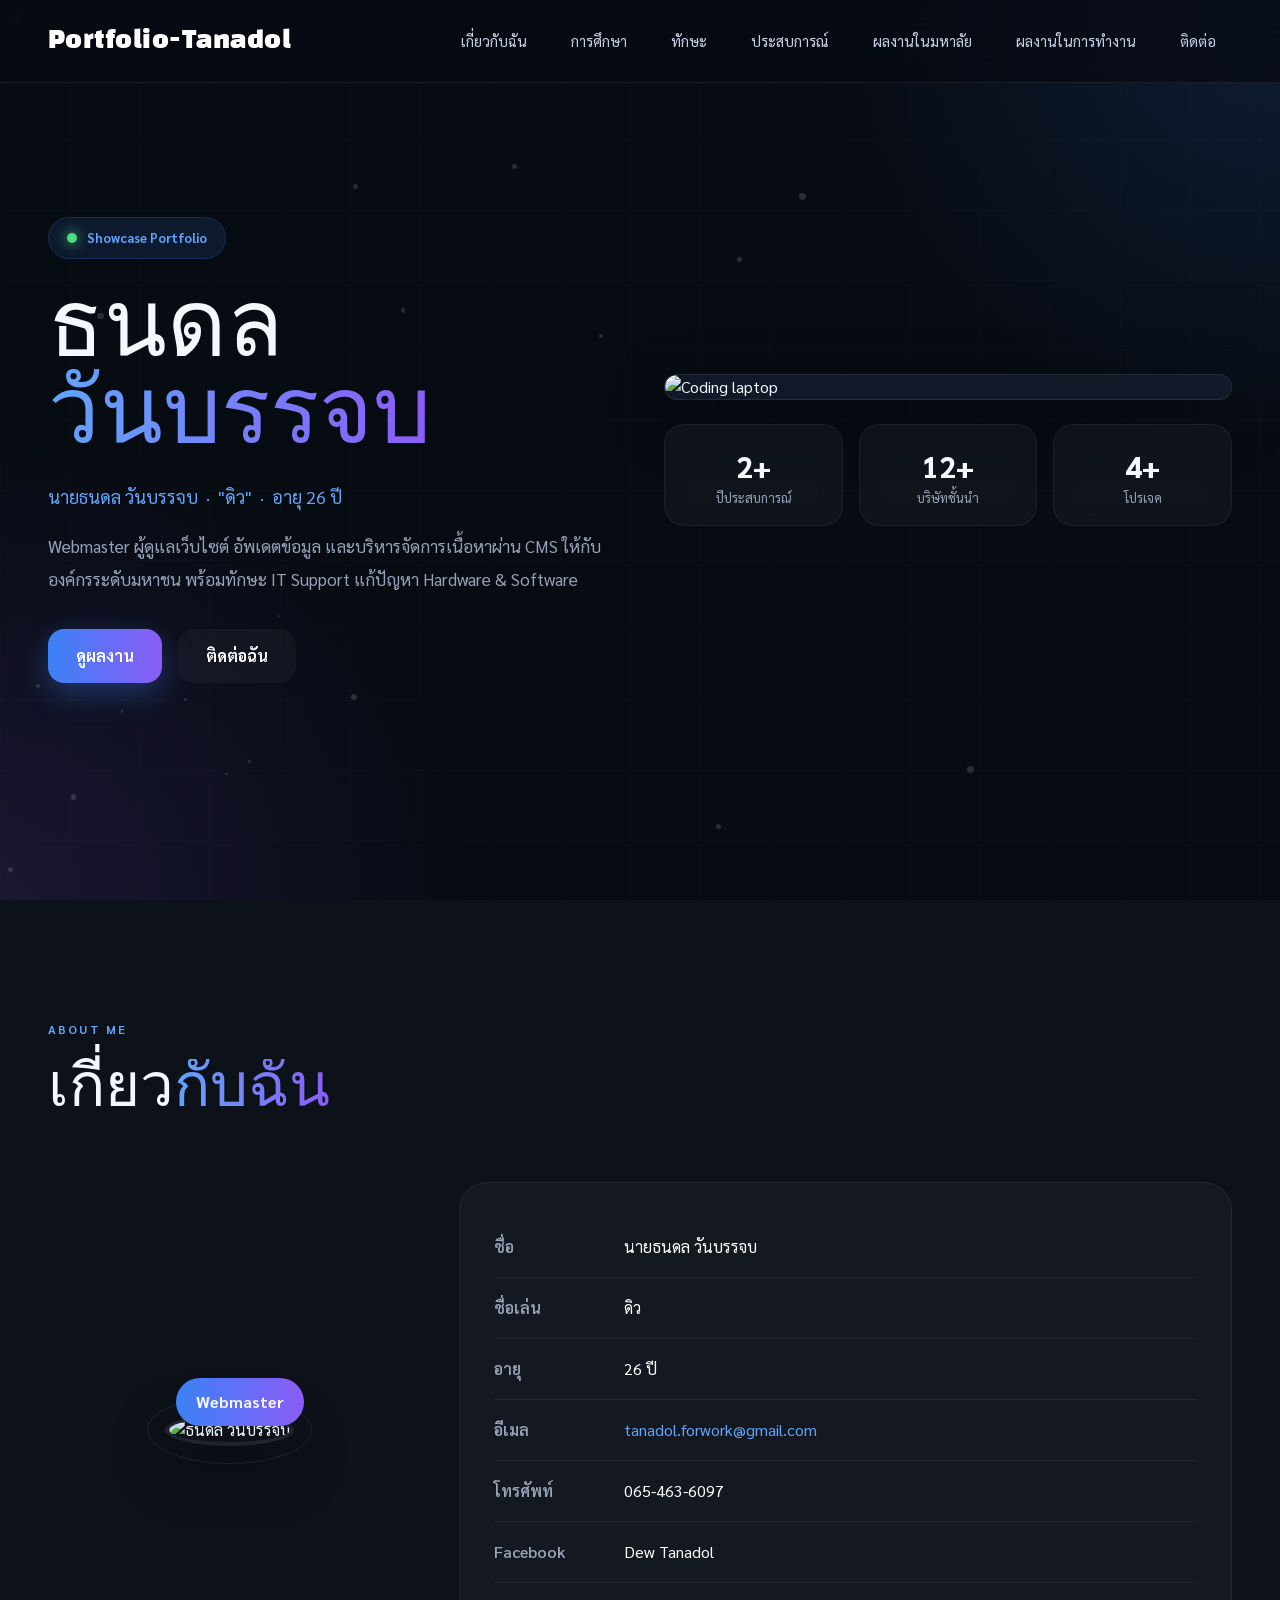
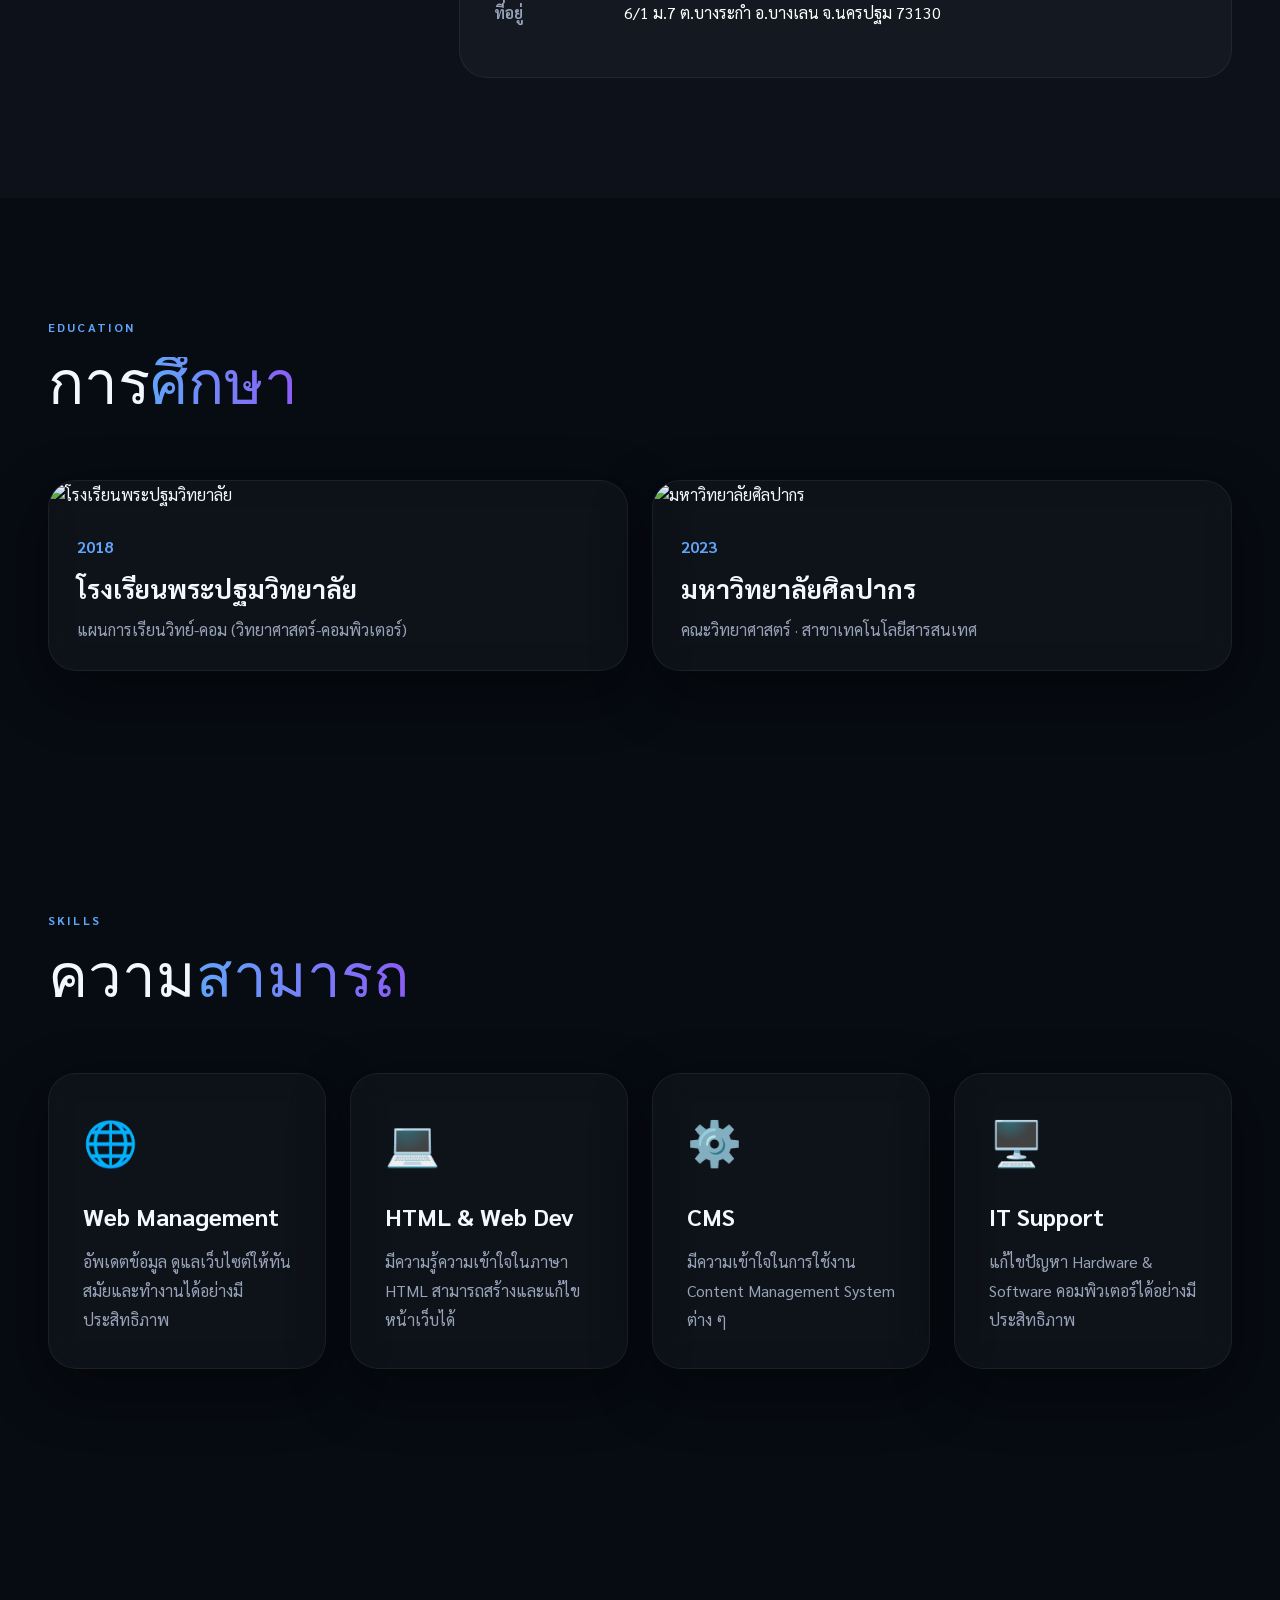
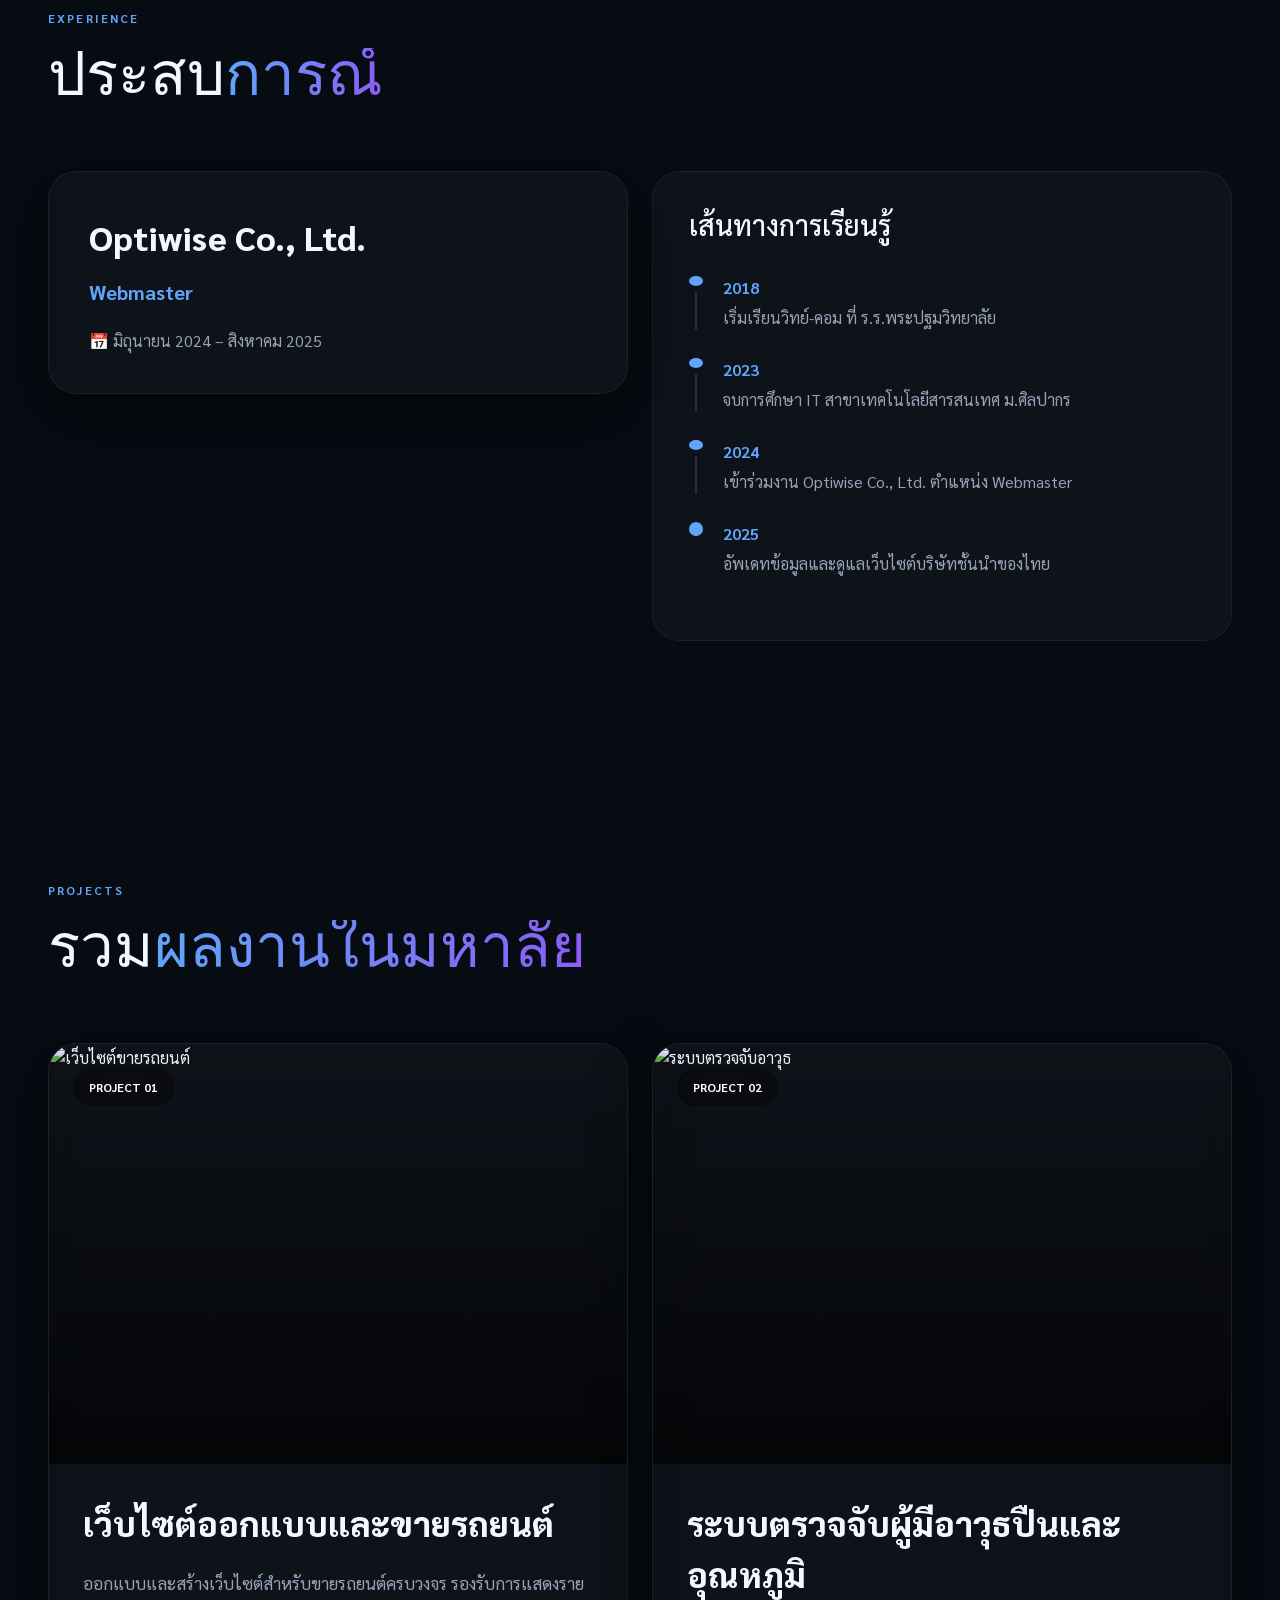
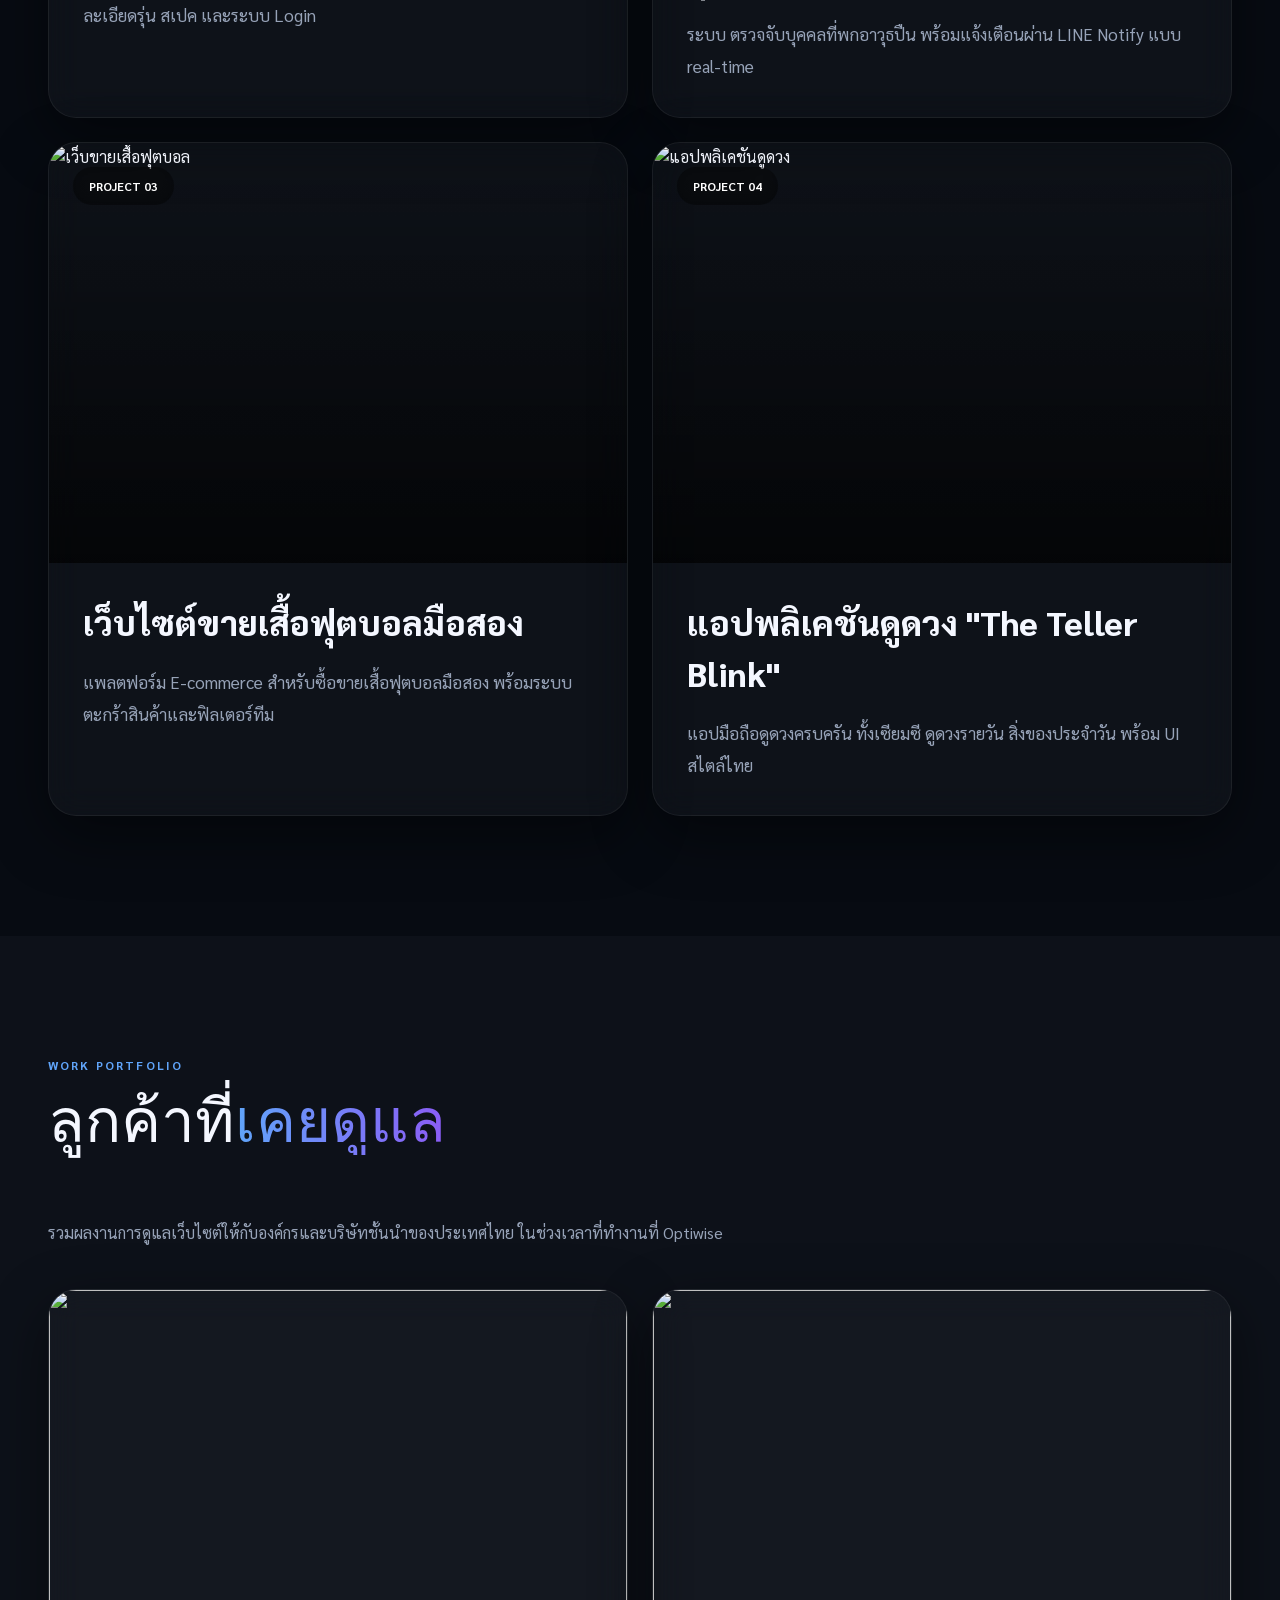
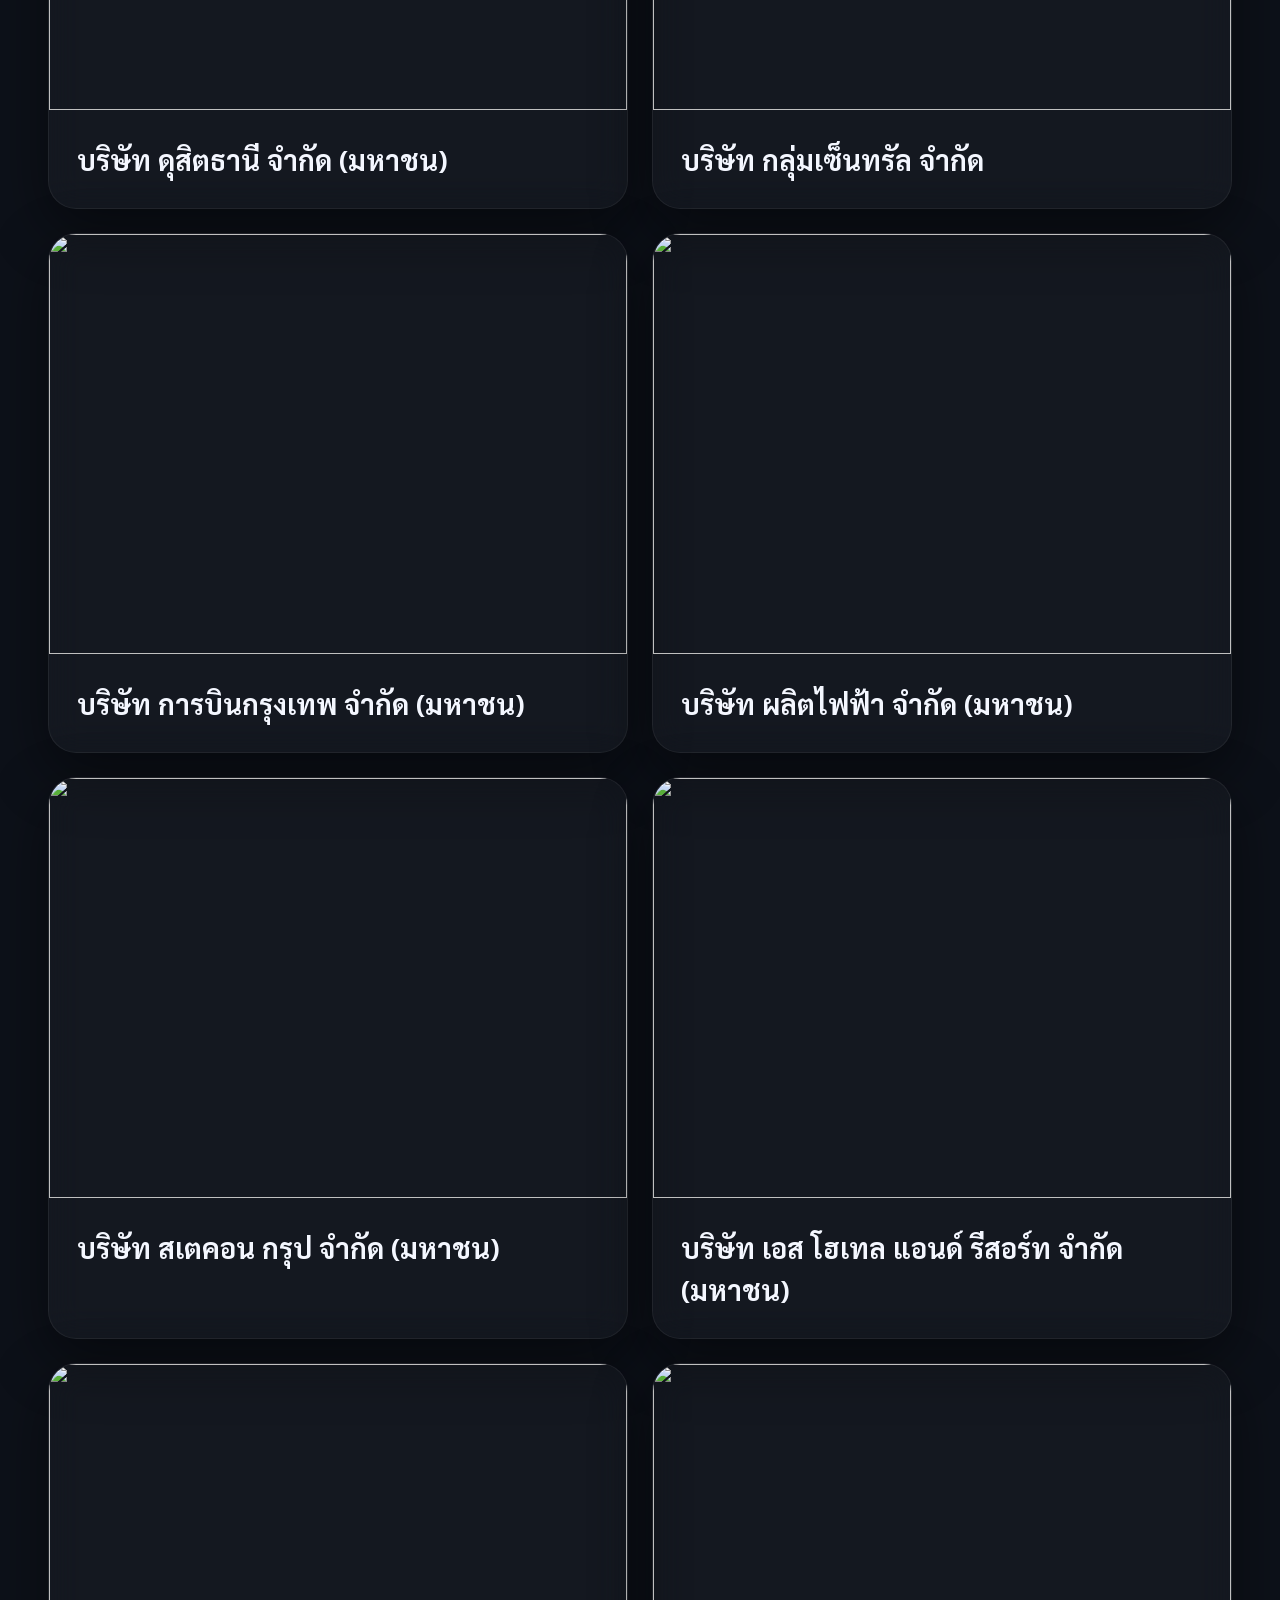
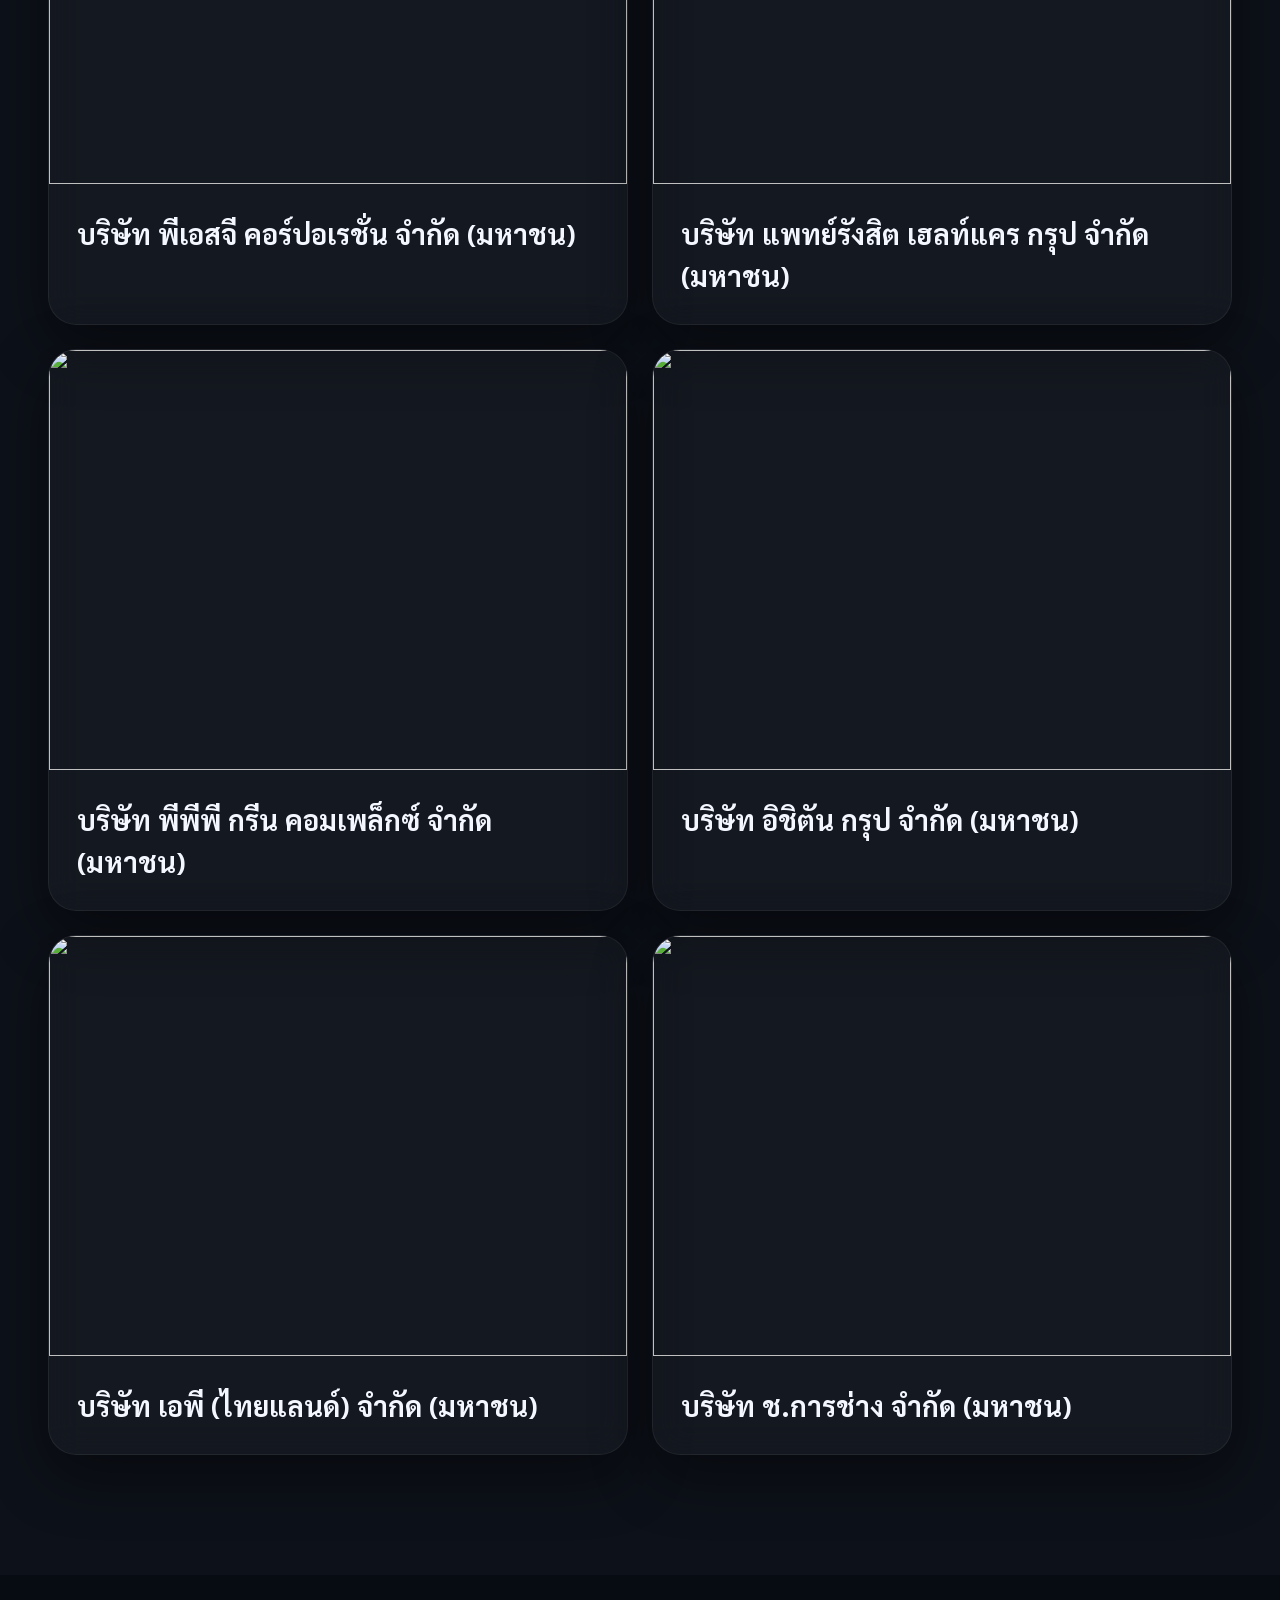
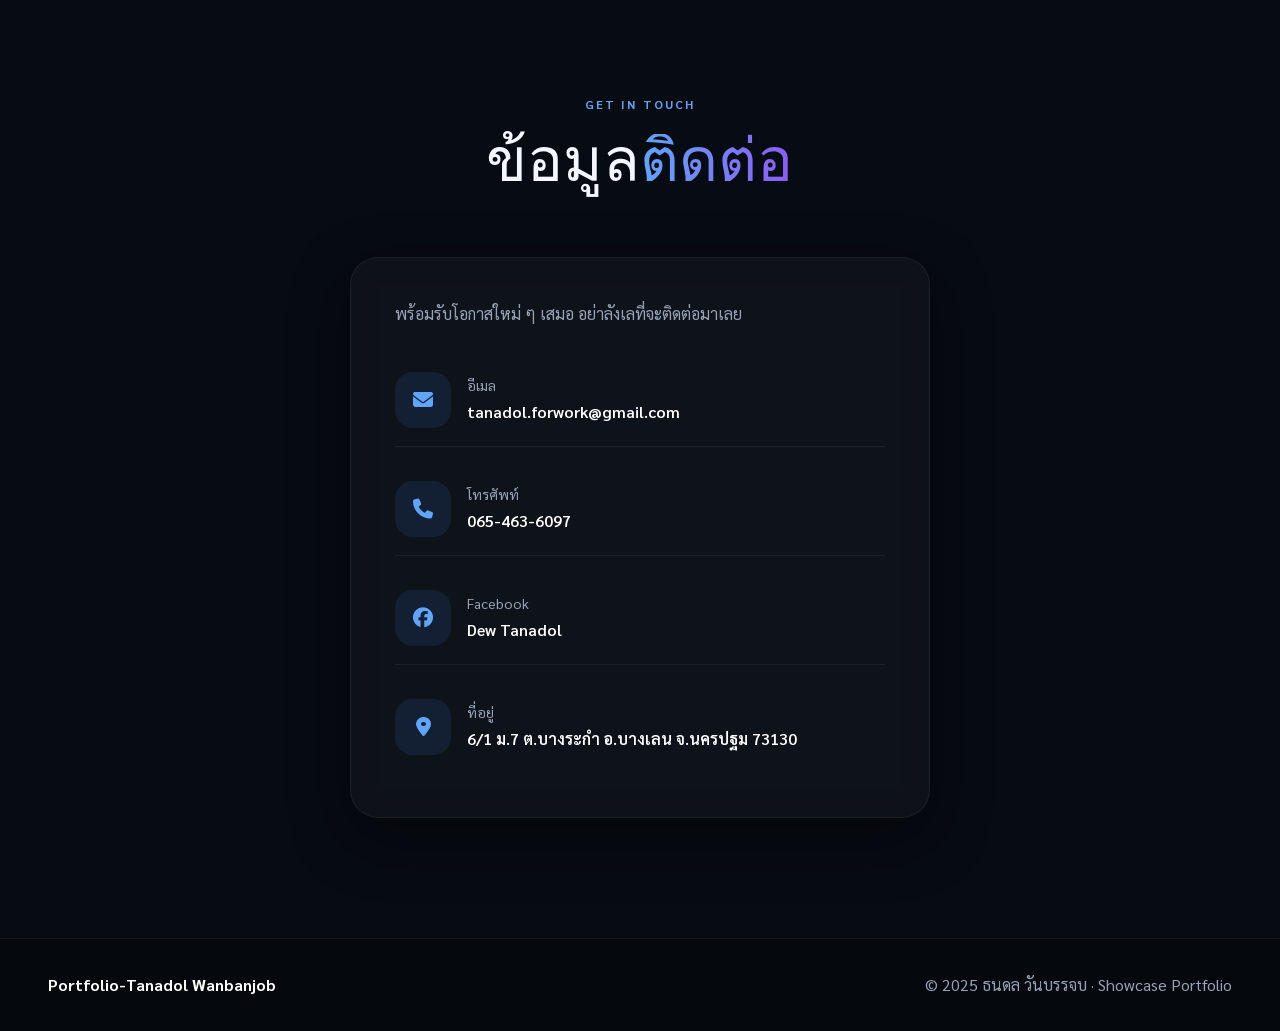
==== index.html @ 03dd2069 "Update print statement from 'Hello' to 'Goodbye'" ====
<!DOCTYPE html>
<html lang="th">

<head>
  <meta charset="UTF-8">
  <meta name="viewport" content="width=device-width, initial-scale=1.0">
  <title>Portfolio-Tanadol Wanbanjob</title>
  <link rel="preconnect" href="https://fonts.googleapis.com">
  <link rel="preconnect" href="https://fonts.gstatic.com" crossorigin>
  <link href="https://fonts.googleapis.com/css2?family=Sarabun:wght@300;400;600;700;800&family=Black+Han+Sans&display=swap" rel="stylesheet">
  <link rel="stylesheet" href="https://cdnjs.cloudflare.com/ajax/libs/font-awesome/6.5.2/css/all.min.css">
  <!-- Bootstrap 5 -->
  <link rel="stylesheet" href="https://cdnjs.cloudflare.com/ajax/libs/bootstrap/5.3.3/css/bootstrap.min.css">
  <link rel="stylesheet" href="css/style.css">
</head>

<body>

  <div id="progress"></div>
  <div class="cursor-glow" id="cursorGlow"></div>

  <!-- NAV -->
  <nav id="mainNav" class="navbar navbar-expand-lg fixed-top">
    <div class="container-fluid px-4 px-lg-5">
      <a class="nav-logo navbar-brand" href="#hero">Portfolio-Tanadol</a>
      <button class="nav-toggle navbar-toggler" id="navToggle" aria-label="เปิดเมนู" type="button">
        <span></span><span></span><span></span>
      </button>
      <div class="collapse navbar-collapse" id="navLinksCollapse">
        <ul class="nav-links navbar-nav ms-auto" id="navLinks">
          <li class="nav-item"><a class="nav-link" href="#about">เกี่ยวกับฉัน</a></li>
          <li class="nav-item"><a class="nav-link" href="#education">การศึกษา</a></li>
          <li class="nav-item"><a class="nav-link" href="#skills">ทักษะ</a></li>
          <li class="nav-item"><a class="nav-link" href="#experience">ประสบการณ์</a></li>
          <li class="nav-item"><a class="nav-link" href="#college-projects">ผลงานในมหาลัย</a></li>
          <li class="nav-item"><a class="nav-link" href="#work-projects">ผลงานในการทำงาน</a></li>
          <li class="nav-item"><a class="nav-link" href="#contact">ติดต่อ</a></li>
        </ul>
      </div>
    </div>
  </nav>

  <!-- HERO -->
  <section id="hero">
    <div class="hero-particles" id="particles"></div>
    <div class="hero-grid-lines"></div>
    <div class="container-fluid px-4 px-lg-5 h-100">
      <div class="row align-items-center g-5 h-100">

        <div class="col-lg-6 hero-left">
          <div class="hero-tag">
            <div class="dot"></div>Showcase Portfolio
          </div>
          <h1 class="hero-name">ธนดล<br><span class="blue">วันบรรจบ</span></h1>
          <p class="hero-subtitle">นายธนดล วันบรรจบ &nbsp;·&nbsp; "ดิว" &nbsp;·&nbsp; อายุ 26 ปี</p>
          <p class="hero-desc">Webmaster ผู้ดูแลเว็บไซต์ อัพเดตข้อมูล และบริหารจัดการเนื้อหาผ่าน CMS ให้กับองค์กรระดับมหาชน พร้อมทักษะ IT Support แก้ปัญหา Hardware &amp; Software</p>
          <div class="hero-cta d-flex flex-wrap gap-3">
            <a href="#work-projects" class="btn btn-primary">ดูผลงาน</a>
            <a href="#contact" class="btn btn-outline">ติดต่อฉัน</a>
          </div>
        </div>

        <div class="col-lg-6 hero-right">
          <div class="hero-laptop-frame">
            <img src="/Portfolio/assets/notebook-1.webp" alt="Coding laptop" loading="eager" class="img-fluid">
          </div>
          <div class="hero-stats row g-3 mt-2">
            <div class="col-4">
              <div class="stat-pill text-center">
                <div class="stat-num">2+</div>
                <div class="stat-lbl">ปีประสบการณ์</div>
              </div>
            </div>
            <div class="col-4">
              <div class="stat-pill text-center">
                <div class="stat-num">12+</div>
                <div class="stat-lbl">บริษัทชั้นนำ</div>
              </div>
            </div>
            <div class="col-4">
              <div class="stat-pill text-center">
                <div class="stat-num">4+</div>
                <div class="stat-lbl">โปรเจค</div>
              </div>
            </div>
          </div>
        </div>

      </div>
    </div>
  </section>

  <!-- ABOUT -->
  <section id="about">
    <div class="container-fluid px-4 px-lg-5">
      <div class="section-label reveal">About Me</div>
      <h2 class="section-title reveal">เกี่ยว<span class="blue">กับฉัน</span></h2>
      <div class="row align-items-center g-5">

        <div class="col-lg-4 d-flex justify-content-center">
          <div class="profile-wrap reveal">
            <div class="profile-ring"></div>
            <img src="/Portfolio/assets/tanadol-1.webp" alt="ธนดล วันบรรจบ" class="profile-img">
            <div class="profile-badge">Webmaster</div>
          </div>
        </div>

        <div class="col-lg-8">
          <div class="info-grid reveal reveal-delay-1">
            <div class="info-row row g-0">
              <span class="info-label col-auto">ชื่อ</span>
              <span class="info-value col">นายธนดล วันบรรจบ</span>
            </div>
            <div class="info-row row g-0">
              <span class="info-label col-auto">ชื่อเล่น</span>
              <span class="info-value col">ดิว</span>
            </div>
            <div class="info-row row g-0">
              <span class="info-label col-auto">อายุ</span>
              <span class="info-value col">26 ปี</span>
            </div>
            <div class="info-row row g-0">
              <span class="info-label col-auto">อีเมล</span>
              <span class="info-value col"><a href="mailto:tanadol.forwork@gmail.com">tanadol.forwork@gmail.com</a></span>
            </div>
            <div class="info-row row g-0">
              <span class="info-label col-auto">โทรศัพท์</span>
              <span class="info-value col">065-463-6097</span>
            </div>
            <div class="info-row row g-0">
              <span class="info-label col-auto">Facebook</span>
              <span class="info-value col">Dew Tanadol</span>
            </div>
            <div class="info-row row g-0">
              <span class="info-label col-auto">ที่อยู่</span>
              <span class="info-value col">6/1 ม.7 ต.บางระกำ อ.บางเลน จ.นครปฐม 73130</span>
            </div>
          </div>
        </div>

      </div>
    </div>
  </section>

  <!-- EDUCATION -->
  <section id="education">
    <div class="container-fluid px-4 px-lg-5">
      <div class="section-label reveal">Education</div>
      <h2 class="section-title reveal">การ<span class="blue">ศึกษา</span></h2>
      <div class="row g-4">

        <div class="col-md-6">
          <div class="edu-card reveal h-100">
            <img src="/Portfolio/assets/school-1.webp" alt="โรงเรียนพระปฐมวิทยาลัย" class="edu-img img-fluid w-100">
            <div class="edu-body">
              <div class="edu-year">2018</div>
              <div class="edu-school">โรงเรียนพระปฐมวิทยาลัย</div>
              <div class="edu-detail">แผนการเรียนวิทย์-คอม (วิทยาศาสตร์-คอมพิวเตอร์)</div>
            </div>
          </div>
        </div>

        <div class="col-md-6">
          <div class="edu-card reveal reveal-delay-1 h-100">
            <img src="/Portfolio/assets/college-1.webp" alt="มหาวิทยาลัยศิลปากร" class="edu-img img-fluid w-100">
            <div class="edu-body">
              <div class="edu-year">2023</div>
              <div class="edu-school">มหาวิทยาลัยศิลปากร</div>
              <div class="edu-detail">คณะวิทยาศาสตร์ · สาขาเทคโนโลยีสารสนเทศ</div>
            </div>
          </div>
        </div>

      </div>
    </div>
  </section>

  <!-- SKILLS -->
  <section id="skills">
    <div class="container-fluid px-4 px-lg-5">
      <div class="section-label reveal">Skills</div>
      <h2 class="section-title reveal">ความ<span class="blue">สามารถ</span></h2>
      <div class="row g-4">

        <div class="col-sm-6 col-xl-3">
          <div class="skill-card reveal h-100">
            <div class="skill-icon">🌐</div>
            <div class="skill-name">Web Management</div>
            <div class="skill-desc">อัพเดตข้อมูล ดูแลเว็บไซต์ให้ทันสมัยและทำงานได้อย่างมีประสิทธิภาพ</div>
          </div>
        </div>

        <div class="col-sm-6 col-xl-3">
          <div class="skill-card reveal reveal-delay-1 h-100">
            <div class="skill-icon">💻</div>
            <div class="skill-name">HTML &amp; Web Dev</div>
            <div class="skill-desc">มีความรู้ความเข้าใจในภาษา HTML สามารถสร้างและแก้ไขหน้าเว็บได้</div>
          </div>
        </div>

        <div class="col-sm-6 col-xl-3">
          <div class="skill-card reveal reveal-delay-2 h-100">
            <div class="skill-icon">⚙️</div>
            <div class="skill-name">CMS</div>
            <div class="skill-desc">มีความเข้าใจในการใช้งาน Content Management System ต่าง ๆ</div>
          </div>
        </div>

        <div class="col-sm-6 col-xl-3">
          <div class="skill-card reveal reveal-delay-3 h-100">
            <div class="skill-icon">🖥️</div>
            <div class="skill-name">IT Support</div>
            <div class="skill-desc">แก้ไขปัญหา Hardware &amp; Software คอมพิวเตอร์ได้อย่างมีประสิทธิภาพ</div>
          </div>
        </div>

      </div>
    </div>
  </section>

  <!-- EXPERIENCE -->
  <section id="experience">
    <div class="container-fluid px-4 px-lg-5">
      <div class="section-label reveal">Experience</div>
      <h2 class="section-title reveal">ประสบ<span class="blue">การณ์</span></h2>
      <div class="row g-4 align-items-start">

        <div class="col-md-6">
          <div class="exp-card reveal h-100">
            <div class="exp-shine"></div>
            <div class="exp-company">Optiwise Co., Ltd.</div>
            <div><span class="exp-position">Webmaster</span></div>
            <div class="exp-period">📅 มิถุนายน 2024 – สิงหาคม 2025</div>
          </div>
        </div>

        <div class="col-md-6">
          <div class="exp-timeline reveal reveal-delay-1">
            <h3>เส้นทางการเรียนรู้</h3>
            <div class="tl-item">
              <div class="tl-line">
                <div class="tl-dot"></div>
                <div class="tl-connector"></div>
              </div>
              <div class="tl-content">
                <div class="tl-year">2018</div>
                <div class="tl-text">เริ่มเรียนวิทย์-คอม ที่ ร.ร.พระปฐมวิทยาลัย</div>
              </div>
            </div>
            <div class="tl-item">
              <div class="tl-line">
                <div class="tl-dot"></div>
                <div class="tl-connector"></div>
              </div>
              <div class="tl-content">
                <div class="tl-year">2023</div>
                <div class="tl-text">จบการศึกษา IT สาขาเทคโนโลยีสารสนเทศ ม.ศิลปากร</div>
              </div>
            </div>
            <div class="tl-item">
              <div class="tl-line">
                <div class="tl-dot"></div>
                <div class="tl-connector"></div>
              </div>
              <div class="tl-content">
                <div class="tl-year">2024</div>
                <div class="tl-text">เข้าร่วมงาน Optiwise Co., Ltd. ตำแหน่ง Webmaster</div>
              </div>
            </div>
            <div class="tl-item">
              <div class="tl-line">
                <div class="tl-dot"></div>
              </div>
              <div class="tl-content">
                <div class="tl-year">2025</div>
                <div class="tl-text">อัพเดทข้อมูลและดูแลเว็บไซต์บริษัทชั้นนำของไทย</div>
              </div>
            </div>
          </div>
        </div>

      </div>
    </div>
  </section>

  <!-- COLLEGE PROJECTS -->
  <section id="college-projects">
    <div class="container-fluid px-4 px-lg-5">
      <div class="section-label reveal">Projects</div>
      <h2 class="section-title reveal">รวม<span class="blue">ผลงานในมหาลัย</span></h2>
      <div class="row g-4">

        <div class="col-md-6">
          <div class="proj-card reveal h-100">
            <div class="proj-thumb">
              <img src="/Portfolio/assets/project-1.webp" alt="เว็บไซต์ขายรถยนต์" class="img-fluid w-100">
              <div class="proj-overlay"></div>
              <div class="proj-num">PROJECT 01</div>
            </div>
            <div class="proj-body">
              <div class="proj-title">เว็บไซต์ออกแบบและขายรถยนต์</div>
              <div class="proj-desc">ออกแบบและสร้างเว็บไซต์สำหรับขายรถยนต์ครบวงจร รองรับการแสดงรายละเอียดรุ่น สเปค และระบบ Login</div>
            </div>
          </div>
        </div>

        <div class="col-md-6">
          <div class="proj-card reveal reveal-delay-1 h-100">
            <div class="proj-thumb">
              <img src="/Portfolio/assets/project-2.webp" alt="ระบบตรวจจับอาวุธ" class="img-fluid w-100">
              <div class="proj-overlay"></div>
              <div class="proj-num">PROJECT 02</div>
            </div>
            <div class="proj-body">
              <div class="proj-title">ระบบตรวจจับผู้มีอาวุธปืนและอุณหภูมิ</div>
              <div class="proj-desc">ระบบ ตรวจจับบุคคลที่พกอาวุธปืน พร้อมแจ้งเตือนผ่าน LINE Notify แบบ real-time</div>
            </div>
          </div>
        </div>

        <div class="col-md-6">
          <div class="proj-card reveal reveal-delay-2 h-100">
            <div class="proj-thumb">
              <img src="/Portfolio/assets/project-3.webp" alt="เว็บขายเสื้อฟุตบอล" class="img-fluid w-100">
              <div class="proj-overlay"></div>
              <div class="proj-num">PROJECT 03</div>
            </div>
            <div class="proj-body">
              <div class="proj-title">เว็บไซต์ขายเสื้อฟุตบอลมือสอง</div>
              <div class="proj-desc">แพลตฟอร์ม E-commerce สำหรับซื้อขายเสื้อฟุตบอลมือสอง พร้อมระบบตะกร้าสินค้าและฟิลเตอร์ทีม</div>
            </div>
          </div>
        </div>

        <div class="col-md-6">
          <div class="proj-card reveal reveal-delay-3 h-100">
            <div class="proj-thumb">
              <img src="/Portfolio/assets/project-4.webp" alt="แอปพลิเคชันดูดวง" class="img-fluid w-100">
              <div class="proj-overlay"></div>
              <div class="proj-num">PROJECT 04</div>
            </div>
            <div class="proj-body">
              <div class="proj-title">แอปพลิเคชันดูดวง "The Teller Blink"</div>
              <div class="proj-desc">แอปมือถือดูดวงครบครัน ทั้งเซียมซี ดูดวงรายวัน สิ่งของประจำวัน พร้อม UI สไตล์ไทย</div>
            </div>
          </div>
        </div>

      </div>
    </div>
  </section>

  <!-- WORK PROJECTS / CLIENTS -->
  <section id="work-projects">
    <div class="container-fluid px-4 px-lg-5">
      <div class="section-label reveal">Work Portfolio</div>
      <h2 class="section-title reveal">ลูกค้าที่<span class="blue">เคยดูแล</span></h2>
      <p class="clients-intro reveal">รวมผลงานการดูแลเว็บไซต์ให้กับองค์กรและบริษัทชั้นนำของประเทศไทย ในช่วงเวลาที่ทำงานที่ Optiwise</p>
      <div class="row g-4">

        <div class="col-md-6">
          <div class="client-feature reveal h-100">
            <img src="/Portfolio/assets/work-1.webp" class="img-fluid w-100">
            <div class="client-feature-name">บริษัท ดุสิตธานี จำกัด (มหาชน)</div>
          </div>
        </div>

        <div class="col-md-6">
          <div class="client-feature reveal reveal-delay-1 h-100">
            <img src="/Portfolio/assets/work-2.webp" class="img-fluid w-100">
            <div class="client-feature-name">บริษัท กลุ่มเซ็นทรัล จำกัด</div>
          </div>
        </div>

        <div class="col-md-6">
          <div class="client-feature reveal reveal-delay-2 h-100">
            <img src="/Portfolio/assets/work-3.webp" class="img-fluid w-100">
            <div class="client-feature-name">บริษัท การบินกรุงเทพ จำกัด (มหาชน)</div>
          </div>
        </div>

        <div class="col-md-6">
          <div class="client-feature reveal reveal-delay-3 h-100">
            <img src="/Portfolio/assets/work-4.webp" class="img-fluid w-100">
            <div class="client-feature-name">บริษัท ผลิตไฟฟ้า จำกัด (มหาชน)</div>
          </div>
        </div>

        <div class="col-md-6">
          <div class="client-feature reveal reveal-delay-4 h-100">
            <img src="/Portfolio/assets/work-5.webp" class="img-fluid w-100">
            <div class="client-feature-name">บริษัท สเตคอน กรุป จำกัด (มหาชน)</div>
          </div>
        </div>

        <div class="col-md-6">
          <div class="client-feature reveal reveal-delay-5 h-100">
            <img src="/Portfolio/assets/work-6.webp" class="img-fluid w-100">
            <div class="client-feature-name">บริษัท เอส โฮเทล แอนด์ รีสอร์ท จำกัด (มหาชน)</div>
          </div>
        </div>

        <div class="col-md-6">
          <div class="client-feature reveal reveal-delay-6 h-100">
            <img src="/Portfolio/assets/work-7.webp" class="img-fluid w-100">
            <div class="client-feature-name">บริษัท พีเอสจี คอร์ปอเรชั่น จำกัด (มหาชน)</div>
          </div>
        </div>

        <div class="col-md-6">
          <div class="client-feature reveal reveal-delay-7 h-100">
            <img src="/Portfolio/assets/work-8.webp" class="img-fluid w-100">
            <div class="client-feature-name">บริษัท แพทย์รังสิต เฮลท์แคร กรุป จำกัด (มหาชน)</div>
          </div>
        </div>

        <div class="col-md-6">
          <div class="client-feature reveal reveal-delay-8 h-100">
            <img src="/Portfolio/assets/work-9.webp" class="img-fluid w-100">
            <div class="client-feature-name">บริษัท พีพีพี กรีน คอมเพล็กซ์ จำกัด (มหาชน)</div>
          </div>
        </div>

        <div class="col-md-6">
          <div class="client-feature reveal reveal-delay-9 h-100">
            <img src="/Portfolio/assets/work-10.webp" class="img-fluid w-100">
            <div class="client-feature-name">บริษัท อิชิตัน กรุป จำกัด (มหาชน)</div>
          </div>
        </div>

        <div class="col-md-6">
          <div class="client-feature reveal reveal-delay-10 h-100">
            <img src="/Portfolio/assets/work-11.webp" class="img-fluid w-100">
            <div class="client-feature-name">บริษัท เอพี (ไทยแลนด์) จำกัด (มหาชน)</div>
          </div>
        </div>

        <div class="col-md-6">
          <div class="client-feature reveal reveal-delay-11 h-100">
            <img src="/Portfolio/assets/work-12.webp" class="img-fluid w-100">
            <div class="client-feature-name">บริษัท ช.การช่าง จำกัด (มหาชน)</div>
          </div>
        </div>

      </div>
    </div>
  </section>

  <!-- CONTACT -->
  <section id="contact">
    <div class="contact-glow"></div>
    <div class="container-fluid px-4 px-lg-5">
      <div class="row justify-content-center">
        <div class="col-lg-8 text-center">
          <div class="section-label reveal">Get In Touch</div>
          <h2 class="section-title reveal">ข้อมูล<span class="blue">ติดต่อ</span></h2>
        </div>
      </div>
      <div class="row justify-content-center">
        <div class="col-lg-6">
          <div class="contact-card reveal">
            <p class="contact-subtitle">พร้อมรับโอกาสใหม่ ๆ เสมอ อย่าลังเลที่จะติดต่อมาเลย</p>
            <div class="contact-items d-flex flex-column gap-3">
              <div class="contact-row d-flex align-items-center gap-3">
                <div class="contact-icon-wrap"><i class="fa-solid fa-envelope"></i></div>
                <div>
                  <div class="contact-label">อีเมล</div>
                  <div class="contact-val"><a href="mailto:tanadol.forwork@gmail.com">tanadol.forwork@gmail.com</a></div>
                </div>
              </div>
              <div class="contact-row d-flex align-items-center gap-3">
                <div class="contact-icon-wrap"><i class="fa-solid fa-phone"></i></div>
                <div>
                  <div class="contact-label">โทรศัพท์</div>
                  <div class="contact-val">065-463-6097</div>
                </div>
              </div>
              <div class="contact-row d-flex align-items-center gap-3">
                <div class="contact-icon-wrap"><i class="fa-brands fa-facebook"></i></div>
                <div>
                  <div class="contact-label">Facebook</div>
                  <div class="contact-val">Dew Tanadol</div>
                </div>
              </div>
              <div class="contact-row d-flex align-items-center gap-3">
                <div class="contact-icon-wrap"><i class="fa-solid fa-location-dot"></i></div>
                <div>
                  <div class="contact-label">ที่อยู่</div>
                  <div class="contact-val">6/1 ม.7 ต.บางระกำ อ.บางเลน จ.นครปฐม 73130</div>
                </div>
              </div>
            </div>
          </div>
        </div>
      </div>
    </div>
  </section>

  <footer class="d-flex justify-content-between align-items-center flex-wrap gap-2 px-4 px-lg-5">
    <span class="foot-brand">Portfolio-Tanadol Wanbanjob</span>
    <span>© 2025 ธนดล วันบรรจบ · Showcase Portfolio</span>
  </footer>

  <!-- Bootstrap 5 JS -->
  <script src="https://cdnjs.cloudflare.com/ajax/libs/bootstrap/5.3.3/js/bootstrap.bundle.min.js"></script>
  <script src="js/main.js"></script>
  <script>
    // Hamburger menu toggle (custom, keep for compatibility)
    const navToggle = document.getElementById('navToggle');
    const navLinks  = document.getElementById('navLinks');
    navToggle?.addEventListener('click', () => {
      navToggle.classList.toggle('open');
    });
    navLinks?.querySelectorAll('a').forEach(a => {
      a.addEventListener('click', () => {
        navToggle.classList.remove('open');
        // collapse Bootstrap navbar if open
        const bsCollapse = document.getElementById('navLinksCollapse');
        if (bsCollapse && bsCollapse.classList.contains('show')) {
          new bootstrap.Collapse(bsCollapse).hide();
        }
      });
    });
  </script>
</body>

</html>
---- css/style.css ----
/* style.css */

*{
  margin:0;
  padding:0;
  box-sizing:border-box;
}

:root{

  --bg:#070b12;
  --bg2:#0d1119;

  --card:#111827;
  --card2:#161f2f;

  --text:#f4f7ff;
  --muted:#97a3b8;

  --blue:#3b82f6;
  --blue2:#60a5fa;
  --purple:#8b5cf6;

  --border:rgba(255,255,255,.08);

  --shadow:
  0 20px 60px rgba(0,0,0,.45);

  --glass:
  rgba(255,255,255,.04);
}

html{
  scroll-behavior:smooth;
}

body{
  background:var(--bg);
  color:var(--text);
  font-family:'Sarabun',sans-serif;
  overflow-x:hidden;
}

/* SCROLLBAR */

::-webkit-scrollbar{
  width:10px;
}

::-webkit-scrollbar-track{
  background:#0a0f17;
}

::-webkit-scrollbar-thumb{
  background:linear-gradient(
    180deg,
    var(--blue),
    var(--purple)
  );
  border-radius:20px;
}

/* GLOBAL */

section{
  position:relative;
  padding:120px 0;
  overflow:hidden;
}

.section-label{

  color:var(--blue2);

  font-size:12px;

  font-weight:700;

  letter-spacing:.18em;

  text-transform:uppercase;

  margin-bottom:18px;
}

.section-title{

  font-size:60px;

  line-height:1.1;

  font-family:'Black Han Sans',sans-serif;

  margin-bottom:60px;
}

.section-title .blue{

  background:linear-gradient(
    90deg,
    var(--blue2),
    var(--purple)
  );

  -webkit-background-clip:text;
  -webkit-text-fill-color:transparent;
}

/* PROGRESS */

#progress{

  position:fixed;

  top:0;
  left:0;

  width:0;
  height:3px;

  background:linear-gradient(
    90deg,
    var(--blue),
    var(--purple)
  );

  z-index:99999;
}

/* CURSOR */

.cursor-glow{

  position:fixed;

  width:340px;
  height:340px;

  background:
  radial-gradient(
    circle,
    rgba(59,130,246,.22) 0%,
    transparent 70%
  );

  border-radius:50%;

  pointer-events:none;

  transform:translate(-50%,-50%);

  z-index:0;

  filter:blur(12px);
}

/* NAV */

nav{

  padding:18px 0;

  background:rgba(7,11,18,.72);

  backdrop-filter:blur(20px);

  border-bottom:1px solid var(--border);

  transition:.35s ease;
}

.nav-logo{

  color:#fff !important;

  font-family:'Black Han Sans',sans-serif;

  font-size:24px;

  letter-spacing:.02em;
}

.nav-links{
  gap:12px;
}

.nav-links .nav-link{

  color:#c6d1e4 !important;

  font-size:15px;

  padding:10px 16px !important;

  border-radius:12px;

  transition:.25s ease;
}

.nav-links .nav-link:hover{

  background:rgba(255,255,255,.05);

  color:#fff !important;
}

.nav-toggle{
  border:none;
  box-shadow:none !important;
}

.nav-toggle span{

  display:block;

  width:24px;
  height:2px;

  margin:5px 0;

  background:#fff;

  transition:.3s;
}

/* HERO */

#hero{

  min-height:100vh;

  display:flex;

  align-items:center;

  background:
  radial-gradient(circle at top right, rgba(59,130,246,.15), transparent 30%),
  radial-gradient(circle at bottom left, rgba(139,92,246,.14), transparent 30%),
  var(--bg);
}

.hero-grid-lines{

  position:absolute;

  inset:0;

  background-image:
  linear-gradient(rgba(255,255,255,.03) 1px, transparent 1px),
  linear-gradient(90deg, rgba(255,255,255,.03) 1px, transparent 1px);

  background-size:70px 70px;

  opacity:.45;
}

.hero-tag{

  display:inline-flex;

  align-items:center;

  gap:10px;

  padding:10px 18px;

  border-radius:999px;

  background:rgba(59,130,246,.12);

  border:1px solid rgba(59,130,246,.2);

  color:var(--blue2);

  font-size:13px;

  font-weight:700;

  margin-bottom:26px;
}

.hero-tag .dot{

  width:10px;
  height:10px;

  border-radius:50%;

  background:#4ade80;

  box-shadow:
  0 0 14px #4ade80;
}

.hero-name{

  font-size:92px;

  line-height:.95;

  font-family:'Black Han Sans',sans-serif;

  margin-bottom:24px;
}

.hero-name .blue{

  background:linear-gradient(
    90deg,
    var(--blue2),
    var(--purple)
  );

  -webkit-background-clip:text;
  -webkit-text-fill-color:transparent;
}

.hero-subtitle{

  color:var(--blue2);

  font-size:18px;

  margin-bottom:20px;
}

.hero-desc{

  max-width:640px;

  color:var(--muted);

  line-height:1.9;

  font-size:17px;

  margin-bottom:34px;
}

.hero-cta .btn{

  padding:15px 28px;

  border-radius:16px;

  font-weight:700;

  border:none;
}

.btn-primary{

  background:linear-gradient(
    90deg,
    var(--blue),
    var(--purple)
  );

  box-shadow:
  0 10px 30px rgba(59,130,246,.35);
}

.btn-outline{

  border:1px solid rgba(255,255,255,.12);

  color:#fff;

  background:rgba(255,255,255,.03);
}

.btn-outline:hover{
  background:#fff;
  color:#000;
}

.hero-laptop-frame{

  position:relative;

  border-radius:30px;

  overflow:hidden;

  background:var(--card);

  border:1px solid rgba(255,255,255,.08);

  box-shadow:var(--shadow);
}

.hero-laptop-frame img{
  width:100%;
  display:block;
}

.hero-stats{
  margin-top:20px;
}

.stat-pill{

  background:rgba(255,255,255,.04);

  border:1px solid rgba(255,255,255,.06);

  backdrop-filter:blur(14px);

  padding:18px;

  border-radius:20px;
}

.stat-num{

  font-size:30px;

  font-weight:800;
}

.stat-lbl{

  color:var(--muted);

  font-size:13px;
}

/* ABOUT */

#about{
  background:var(--bg2);
}

.profile-wrap{
  position:relative;
}

.profile-ring{

  position:absolute;

  inset:-18px;

  border-radius:50%;

  border:1px solid rgba(255,255,255,.08);
}

.profile-img{

  width:320px;
  height:320px;

  object-fit:cover;

  border-radius:50%;

  border:4px solid rgba(255,255,255,.08);

  box-shadow:var(--shadow);
}

.profile-badge{

  position:absolute;

  bottom:20px;
  right:-10px;

  background:linear-gradient(
    90deg,
    var(--blue),
    var(--purple)
  );

  padding:12px 20px;

  border-radius:999px;

  font-weight:700;
}

.info-grid{

  background:rgba(255,255,255,.03);

  border:1px solid rgba(255,255,255,.06);

  border-radius:28px;

  padding:34px;
}

.info-row{

  padding:18px 0;

  border-bottom:1px solid rgba(255,255,255,.06);
}

.info-row:last-child{
  border-bottom:none;
}

.info-label{

  min-width:130px;

  color:var(--muted);

  font-weight:600;
}

.info-value{
  color:#fff;
}

.info-value a{
  color:var(--blue2);
  text-decoration:none;
}

/* CARD */

.edu-card,
.skill-card,
.exp-card,
.contact-card,
.proj-card,
.client-feature{

  background:rgba(255,255,255,.03);

  border:1px solid rgba(255,255,255,.06);

  backdrop-filter:blur(16px);

  border-radius:28px;

  overflow:hidden;

  transition:.35s ease;

  box-shadow:var(--shadow);
}

.edu-card:hover,
.skill-card:hover,
.exp-card:hover,
.contact-card:hover,
.proj-card:hover,
.client-feature:hover{

  transform:translateY(-8px);

  border-color:rgba(96,165,250,.4);
}

/* EDUCATION */

.edu-img{
  height:260px;
  object-fit:cover;
}

.edu-body{
  padding:28px;
}

.edu-year{

  color:var(--blue2);

  font-weight:700;

  margin-bottom:10px;
}

.edu-school{

  font-size:26px;

  font-weight:700;

  margin-bottom:10px;
}

.edu-detail{
  color:var(--muted);
}

/* SKILLS */

.skill-card{

  padding:34px;

  height:100%;
}

.skill-icon{

  font-size:44px;

  margin-bottom:24px;
}

.skill-name{

  font-size:24px;

  font-weight:700;

  margin-bottom:14px;
}

.skill-desc{

  color:var(--muted);

  line-height:1.8;
}

/* EXPERIENCE */

.exp-card{
  padding:40px;
  position:relative;
}

.exp-company{

  font-size:34px;

  font-weight:800;

  margin-bottom:14px;
}

.exp-position{

  color:var(--blue2);

  font-size:20px;

  font-weight:700;
}

.exp-period{

  margin-top:22px;

  color:var(--muted);
}

.exp-timeline{

  background:rgba(255,255,255,.03);

  border:1px solid rgba(255,255,255,.06);

  border-radius:28px;

  padding:36px;
}

.exp-timeline h3{
  margin-bottom:34px;
}

.tl-item{
  display:flex;
  gap:20px;
  margin-bottom:28px;
}

.tl-line{
  display:flex;
  flex-direction:column;
  align-items:center;
}

.tl-dot{

  width:14px;
  height:14px;

  border-radius:50%;

  background:var(--blue2);
}

.tl-connector{

  width:2px;
  height:100%;

  background:rgba(255,255,255,.12);

  margin-top:6px;
}

.tl-year{

  color:var(--blue2);

  font-weight:700;

  margin-bottom:6px;
}

.tl-text{
  color:var(--muted);
}

/* PROJECT SLIDER */

.slider-wrapper{
  position:relative;
}

.project-slider{

  display:flex;

  overflow:hidden;

  width:100%;
}

.project-track{

  display:flex;

  transition:transform .55s ease;
}

.project-slide{

  min-width:100%;

  padding:10px;
}

.proj-card{
  overflow:hidden;
}

.proj-thumb{
  position:relative;
  height:420px;
}

.proj-thumb img{

  width:100%;
  height:100%;

  object-fit:cover;

  transition:transform .6s ease;
}

.proj-card:hover img{
  transform:scale(1.05);
}

.proj-overlay{

  position:absolute;

  inset:0;

  background:
  linear-gradient(
    to top,
    rgba(0,0,0,.7),
    transparent
  );
}

.proj-num{

  position:absolute;

  top:24px;
  left:24px;

  background:rgba(0,0,0,.45);

  padding:10px 16px;

  border-radius:999px;

  font-size:12px;

  font-weight:700;

  color:#fff;

  backdrop-filter:blur(10px);
}

.proj-body{
  padding:34px;
}

.proj-title{

  font-size:34px;

  font-weight:800;

  margin-bottom:18px;
}

.proj-desc{

  color:var(--muted);

  line-height:1.9;

  font-size:17px;
}

.slider-controls{

  display:flex;

  justify-content:center;

  gap:16px;

  margin-top:34px;
}

.slider-btn{

  width:58px;
  height:58px;

  border:none;

  border-radius:18px;

  background:rgba(255,255,255,.06);

  color:#fff;

  font-size:18px;

  transition:.25s ease;
}

.slider-btn:hover{

  background:linear-gradient(
    90deg,
    var(--blue),
    var(--purple)
  );

  transform:translateY(-4px);
}

/* WORK */

#work-projects{
  background:var(--bg2);
}

.clients-intro{

  max-width:900px;

  color:var(--muted);

  line-height:1.9;

  margin-bottom:40px;
}

.client-slider{
  overflow:hidden;
}

.client-track{

  display:flex;

  transition:transform .55s ease;
}

.client-slide{

  min-width:100%;

  padding:10px;
}

.client-feature img{

  width:100%;

  height:420px;

  object-fit:cover;
}

.client-feature-name{

  padding:28px;

  font-size:28px;

  font-weight:700;
}

/* CONTACT */

.contact-card{
  padding:44px;
}

.contact-subtitle{

  color:var(--muted);

  margin-bottom:28px;
}

.contact-row{

  padding:18px 0;

  border-bottom:1px solid rgba(255,255,255,.06);
}

.contact-row:last-child{
  border-bottom:none;
}

.contact-icon-wrap{

  width:56px;
  height:56px;

  display:flex;

  align-items:center;
  justify-content:center;

  border-radius:18px;

  background:rgba(59,130,246,.12);

  color:var(--blue2);

  font-size:20px;
}

.contact-label{

  color:var(--muted);

  font-size:14px;

  margin-bottom:4px;
}

.contact-val,
.contact-val a{

  color:#fff;

  text-decoration:none;

  font-weight:600;
}

/* FOOTER */

footer{

  padding:34px 0;

  border-top:1px solid rgba(255,255,255,.06);

  color:var(--muted);

  background:#05080d;
}

.foot-brand{
  color:#fff;
  font-weight:700;
}

/* REVEAL */

.reveal{

  opacity:0;

  transform:translateY(40px);

  transition:
  opacity .9s ease,
  transform .9s ease;
}

.reveal.visible{

  opacity:1;

  transform:none;
}

.reveal-delay-1{
  transition-delay:.15s;
}

.reveal-delay-2{
  transition-delay:.3s;
}

.reveal-delay-3{
  transition-delay:.45s;
}

.reveal-delay-4{
  transition-delay:.6s;
}

/* PARTICLES */

.hero-particles span{

  position:absolute;

  display:block;

  border-radius:50%;

  background:rgba(255,255,255,.14);

  animation:floatParticle var(--dur) linear infinite;

  animation-delay:var(--delay);
}

@keyframes floatParticle{

  from{
    transform:translateY(0);
    opacity:0;
  }

  50%{
    opacity:1;
  }

  to{
    transform:translateY(-120px);
    opacity:0;
  }
}

/* RESPONSIVE */

@media(max-width:1200px){

  .hero-name{
    font-size:74px;
  }

  .section-title{
    font-size:52px;
  }
}

@media(max-width:992px){

  section{
    padding:90px 0;
  }

  .hero-name{
    font-size:58px;
  }

  .section-title{
    font-size:42px;
  }

  .proj-thumb,
  .client-feature img{
    height:320px;
  }
}

@media(max-width:768px){

  section{
    padding:80px 0;
  }

  .hero-name{
    font-size:44px;
  }

  .section-title{
    font-size:34px;
  }

  .profile-img{
    width:240px;
    height:240px;
  }

  .info-row{
    gap:10px;
  }

  .proj-title{
    font-size:28px;
  }

  .client-feature-name{
    font-size:22px;
  }

  .contact-card{
    padding:30px;
  }

  footer{
    text-align:center;
  }
}

@media(max-width:576px){

  .hero-name{
    font-size:38px;
  }

  .hero-desc{
    font-size:15px;
  }

  .proj-thumb,
  .client-feature img{
    height:240px;
  }

  .proj-body,
  .contact-card{
    padding:24px;
  }
}
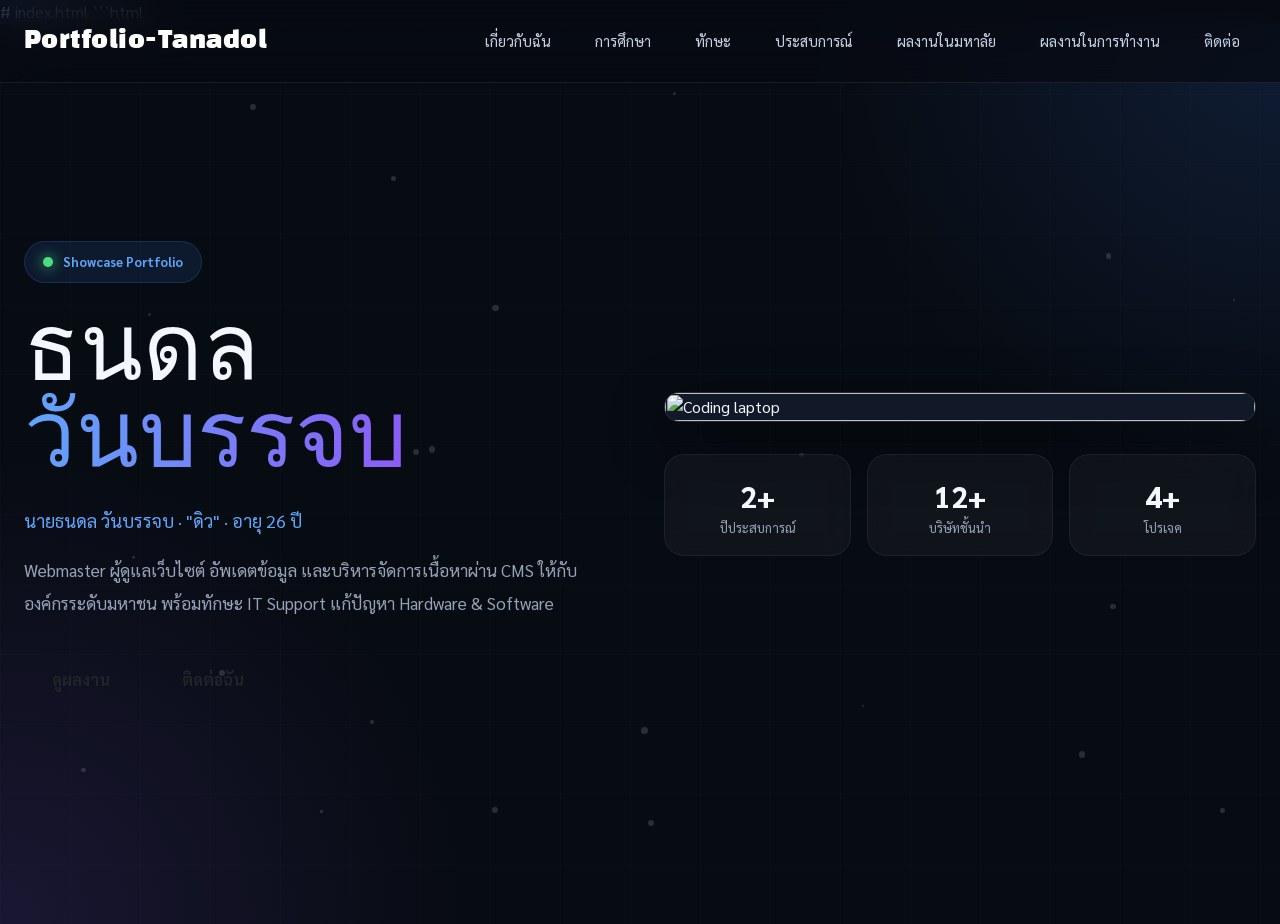
==== commit 7a95dcee: "Revamp portfolio webpage structure and content Updated the structure and content of the portfolio we" ====
--- a/index.html
+++ b/index.html
@@ -1,528 +1,188 @@
+# index.html
 
+```html
 <!DOCTYPE html>
 <html lang="th">
 
 <head>
   <meta charset="UTF-8">
   <meta name="viewport" content="width=device-width, initial-scale=1.0">
+
   <title>Portfolio-Tanadol Wanbanjob</title>
+
+  <meta name="description"
+    content="Portfolio ของ ธนดล วันบรรจบ Webmaster และ IT Support พร้อมประสบการณ์ดูแลเว็บไซต์องค์กรชั้นนำของประเทศไทย">
+
+  <meta property="og:title" content="Portfolio-Tanadol Wanbanjob">
+  <meta property="og:description"
+    content="Webmaster และ IT Support Portfolio ของ ธนดล วันบรรจบ">
+
   <link rel="preconnect" href="https://fonts.googleapis.com">
   <link rel="preconnect" href="https://fonts.gstatic.com" crossorigin>
-  <link href="https://fonts.googleapis.com/css2?family=Sarabun:wght@300;400;600;700;800&family=Black+Han+Sans&display=swap" rel="stylesheet">
-  <link rel="stylesheet" href="https://cdnjs.cloudflare.com/ajax/libs/font-awesome/6.5.2/css/all.min.css">
-  <!-- Bootstrap 5 -->
-  <link rel="stylesheet" href="https://cdnjs.cloudflare.com/ajax/libs/bootstrap/5.3.3/css/bootstrap.min.css">
+
+  <link
+    href="https://fonts.googleapis.com/css2?family=Sarabun:wght@300;400;600;700;800&family=Black+Han+Sans&display=swap"
+    rel="stylesheet">
+
+  <link rel="stylesheet"
+    href="https://cdnjs.cloudflare.com/ajax/libs/font-awesome/6.5.2/css/all.min.css">
+
+  <link rel="stylesheet"
+    href="https://cdnjs.cloudflare.com/ajax/libs/bootstrap/5.3.3/css/bootstrap.min.css">
+
   <link rel="stylesheet" href="css/style.css">
 </head>
 
 <body>
 
   <div id="progress"></div>
+
   <div class="cursor-glow" id="cursorGlow"></div>
 
-  <!-- NAV -->
-  <nav id="mainNav" class="navbar navbar-expand-lg fixed-top">
-    <div class="container-fluid px-4 px-lg-5">
-      <a class="nav-logo navbar-brand" href="#hero">Portfolio-Tanadol</a>
-      <button class="nav-toggle navbar-toggler" id="navToggle" aria-label="เปิดเมนู" type="button">
-        <span></span><span></span><span></span>
-      </button>
-      <div class="collapse navbar-collapse" id="navLinksCollapse">
-        <ul class="nav-links navbar-nav ms-auto" id="navLinks">
-          <li class="nav-item"><a class="nav-link" href="#about">เกี่ยวกับฉัน</a></li>
-          <li class="nav-item"><a class="nav-link" href="#education">การศึกษา</a></li>
-          <li class="nav-item"><a class="nav-link" href="#skills">ทักษะ</a></li>
-          <li class="nav-item"><a class="nav-link" href="#experience">ประสบการณ์</a></li>
-          <li class="nav-item"><a class="nav-link" href="#college-projects">ผลงานในมหาลัย</a></li>
-          <li class="nav-item"><a class="nav-link" href="#work-projects">ผลงานในการทำงาน</a></li>
-          <li class="nav-item"><a class="nav-link" href="#contact">ติดต่อ</a></li>
-        </ul>
-      </div>
-    </div>
-  </nav>
+  <header>
 
-  <!-- HERO -->
-  <section id="hero">
-    <div class="hero-particles" id="particles"></div>
-    <div class="hero-grid-lines"></div>
-    <div class="container-fluid px-4 px-lg-5 h-100">
-      <div class="row align-items-center g-5 h-100">
+    <nav id="mainNav" class="navbar navbar-expand-lg fixed-top">
 
-        <div class="col-lg-6 hero-left">
-          <div class="hero-tag">
-            <div class="dot"></div>Showcase Portfolio
-          </div>
-          <h1 class="hero-name">ธนดล<br><span class="blue">วันบรรจบ</span></h1>
-          <p class="hero-subtitle">นายธนดล วันบรรจบ &nbsp;·&nbsp; "ดิว" &nbsp;·&nbsp; อายุ 26 ปี</p>
-          <p class="hero-desc">Webmaster ผู้ดูแลเว็บไซต์ อัพเดตข้อมูล และบริหารจัดการเนื้อหาผ่าน CMS ให้กับองค์กรระดับมหาชน พร้อมทักษะ IT Support แก้ปัญหา Hardware &amp; Software</p>
-          <div class="hero-cta d-flex flex-wrap gap-3">
-            <a href="#work-projects" class="btn btn-primary">ดูผลงาน</a>
-            <a href="#contact" class="btn btn-outline">ติดต่อฉัน</a>
-          </div>
-        </div>
+      <div class="container-xxl px-4">
 
-        <div class="col-lg-6 hero-right">
-          <div class="hero-laptop-frame">
-            <img src="/Portfolio/assets/notebook-1.webp" alt="Coding laptop" loading="eager" class="img-fluid">
-          </div>
-          <div class="hero-stats row g-3 mt-2">
-            <div class="col-4">
-              <div class="stat-pill text-center">
-                <div class="stat-num">2+</div>
-                <div class="stat-lbl">ปีประสบการณ์</div>
-              </div>
-            </div>
-            <div class="col-4">
-              <div class="stat-pill text-center">
-                <div class="stat-num">12+</div>
-                <div class="stat-lbl">บริษัทชั้นนำ</div>
-              </div>
-            </div>
-            <div class="col-4">
-              <div class="stat-pill text-center">
-                <div class="stat-num">4+</div>
-                <div class="stat-lbl">โปรเจค</div>
-              </div>
-            </div>
-          </div>
+        <a class="navbar-brand nav-logo" href="#hero">
+          Portfolio-Tanadol
+        </a>
+
+        <button
+          class="navbar-toggler nav-toggle"
+          id="navToggle"
+          type="button"
+          data-bs-toggle="collapse"
+          data-bs-target="#navLinksCollapse"
+          aria-label="เปิดเมนูนำทาง">
+
+          <span></span>
+          <span></span>
+          <span></span>
+
+        </button>
+
+        <div class="collapse navbar-collapse" id="navLinksCollapse">
+
+          <ul class="navbar-nav ms-auto nav-links">
+
+            <li class="nav-item"><a class="nav-link" href="#about">เกี่ยวกับฉัน</a></li>
+            <li class="nav-item"><a class="nav-link" href="#education">การศึกษา</a></li>
+            <li class="nav-item"><a class="nav-link" href="#skills">ทักษะ</a></li>
+            <li class="nav-item"><a class="nav-link" href="#experience">ประสบการณ์</a></li>
+            <li class="nav-item"><a class="nav-link" href="#college-projects">ผลงานในมหาลัย</a></li>
+            <li class="nav-item"><a class="nav-link" href="#work-projects">ผลงานในการทำงาน</a></li>
+            <li class="nav-item"><a class="nav-link" href="#contact">ติดต่อ</a></li>
+
+          </ul>
+
         </div>
 
       </div>
-    </div>
-  </section>
 
-  <!-- ABOUT -->
-  <section id="about">
-    <div class="container-fluid px-4 px-lg-5">
-      <div class="section-label reveal">About Me</div>
-      <h2 class="section-title reveal">เกี่ยว<span class="blue">กับฉัน</span></h2>
-      <div class="row align-items-center g-5">
+    </nav>
 
-        <div class="col-lg-4 d-flex justify-content-center">
-          <div class="profile-wrap reveal">
-            <div class="profile-ring"></div>
-            <img src="/Portfolio/assets/tanadol-1.webp" alt="ธนดล วันบรรจบ" class="profile-img">
-            <div class="profile-badge">Webmaster</div>
+  </header>
+
+  <main>
+
+    <section id="hero" class="section hero-section">
+
+      <div class="hero-particles" id="particles"></div>
+
+      <div class="hero-grid-lines"></div>
+
+      <div class="container-xxl px-4 h-100">
+
+        <div class="row align-items-center g-5 h-100">
+
+          <div class="col-lg-6 hero-left">
+
+            <div class="hero-tag reveal">
+              <div class="dot"></div>
+              Showcase Portfolio
+            </div>
+
+            <h1 class="hero-name reveal reveal-delay-1">
+              ธนดล<br>
+              <span class="blue">วันบรรจบ</span>
+            </h1>
+
+            <p class="hero-subtitle reveal reveal-delay-2">
+              นายธนดล วันบรรจบ · "ดิว" · อายุ 26 ปี
+            </p>
+
+            <p class="hero-desc reveal reveal-delay-3">
+              Webmaster ผู้ดูแลเว็บไซต์ อัพเดตข้อมูล และบริหารจัดการเนื้อหาผ่าน CMS ให้กับองค์กรระดับมหาชน พร้อมทักษะ IT Support แก้ปัญหา Hardware & Software
+            </p>
+
+            <div class="hero-cta d-flex flex-wrap gap-3 reveal reveal-delay-4">
+
+              <a href="#work-projects" class="btn btn-gradient">
+                ดูผลงาน
+              </a>
+
+              <a href="#contact" class="btn btn-glass">
+                ติดต่อฉัน
+              </a>
+
+            </div>
+
           </div>
-        </div>
 
-        <div class="col-lg-8">
-          <div class="info-grid reveal reveal-delay-1">
-            <div class="info-row row g-0">
-              <span class="info-label col-auto">ชื่อ</span>
-              <span class="info-value col">นายธนดล วันบรรจบ</span>
+          <div class="col-lg-6 hero-right reveal reveal-delay-2">
+
+            <div class="hero-laptop-frame">
+
+              <img
+                src="/Portfolio/assets/notebook-1.webp"
+                alt="Coding laptop"
+                class="img-fluid"
+                fetchpriority="high">
+
             </div>
-            <div class="info-row row g-0">
-              <span class="info-label col-auto">ชื่อเล่น</span>
-              <span class="info-value col">ดิว</span>
+
+            <div class="hero-stats row g-3 mt-3">
+
+              <div class="col-4">
+                <div class="stat-pill text-center">
+                  <div class="stat-num">2+</div>
+                  <div class="stat-lbl">ปีประสบการณ์</div>
+                </div>
+              </div>
+
+              <div class="col-4">
+                <div class="stat-pill text-center">
+                  <div class="stat-num">12+</div>
+                  <div class="stat-lbl">บริษัทชั้นนำ</div>
+                </div>
+              </div>
+
+              <div class="col-4">
+                <div class="stat-pill text-center">
+                  <div class="stat-num">4+</div>
+                  <div class="stat-lbl">โปรเจค</div>
+                </div>
+              </div>
+
             </div>
-            <div class="info-row row g-0">
-              <span class="info-label col-auto">อายุ</span>
-              <span class="info-value col">26 ปี</span>
-            </div>
-            <div class="info-row row g-0">
-              <span class="info-label col-auto">อีเมล</span>
-              <span class="info-value col"><a href="mailto:tanadol.forwork@gmail.com">tanadol.forwork@gmail.com</a></span>
-            </div>
-            <div class="info-row row g-0">
-              <span class="info-label col-auto">โทรศัพท์</span>
-              <span class="info-value col">065-463-6097</span>
-            </div>
-            <div class="info-row row g-0">
-              <span class="info-label col-auto">Facebook</span>
-              <span class="info-value col">Dew Tanadol</span>
-            </div>
-            <div class="info-row row g-0">
-              <span class="info-label col-auto">ที่อยู่</span>
-              <span class="info-value col">6/1 ม.7 ต.บางระกำ อ.บางเลน จ.นครปฐม 73130</span>
-            </div>
+
           </div>
+
         </div>
 
       </div>
-    </div>
-  </section>
 
-  <!-- EDUCATION -->
-  <section id="education">
-    <div class="container-fluid px-4 px-lg-5">
-      <div class="section-label reveal">Education</div>
-      <h2 class="section-title reveal">การ<span class="blue">ศึกษา</span></h2>
-      <div class="row g-4">
+    </section>
 
-        <div class="col-md-6">
-          <div class="edu-card reveal h-100">
-            <img src="/Portfolio/assets/school-1.webp" alt="โรงเรียนพระปฐมวิทยาลัย" class="edu-img img-fluid w-100">
-            <div class="edu-body">
-              <div class="edu-year">2018</div>
-              <div class="edu-school">โรงเรียนพระปฐมวิทยาลัย</div>
-              <div class="edu-detail">แผนการเรียนวิทย์-คอม (วิทยาศาสตร์-คอมพิวเตอร์)</div>
-            </div>
-          </div>
-        </div>
+  </main>
 
-        <div class="col-md-6">
-          <div class="edu-card reveal reveal-delay-1 h-100">
-            <img src="/Portfolio/assets/college-1.webp" alt="มหาวิทยาลัยศิลปากร" class="edu-img img-fluid w-100">
-            <div class="edu-body">
-              <div class="edu-year">2023</div>
-              <div class="edu-school">มหาวิทยาลัยศิลปากร</div>
-              <div class="edu-detail">คณะวิทยาศาสตร์ · สาขาเทคโนโลยีสารสนเทศ</div>
-            </div>
-          </div>
-        </div>
+  <script
+    src="https://cdnjs.cloudflare.com/ajax/libs/bootstrap/5.3.3/js/bootstrap.bundle.min.js"></script>
 
-      </div>
-    </div>
-  </section>
+  <script src="js/main.js"></script>
 
-  <!-- SKILLS -->
-  <section id="skills">
-    <div class="container-fluid px-4 px-lg-5">
-      <div class="section-label reveal">Skills</div>
-      <h2 class="section-title reveal">ความ<span class="blue">สามารถ</span></h2>
-      <div class="row g-4">
-
-        <div class="col-sm-6 col-xl-3">
-          <div class="skill-card reveal h-100">
-            <div class="skill-icon">🌐</div>
-            <div class="skill-name">Web Management</div>
-            <div class="skill-desc">อัพเดตข้อมูล ดูแลเว็บไซต์ให้ทันสมัยและทำงานได้อย่างมีประสิทธิภาพ</div>
-          </div>
-        </div>
-
-        <div class="col-sm-6 col-xl-3">
-          <div class="skill-card reveal reveal-delay-1 h-100">
-            <div class="skill-icon">💻</div>
-            <div class="skill-name">HTML &amp; Web Dev</div>
-            <div class="skill-desc">มีความรู้ความเข้าใจในภาษา HTML สามารถสร้างและแก้ไขหน้าเว็บได้</div>
-          </div>
-        </div>
-
-        <div class="col-sm-6 col-xl-3">
-          <div class="skill-card reveal reveal-delay-2 h-100">
-            <div class="skill-icon">⚙️</div>
-            <div class="skill-name">CMS</div>
-            <div class="skill-desc">มีความเข้าใจในการใช้งาน Content Management System ต่าง ๆ</div>
-          </div>
-        </div>
-
-        <div class="col-sm-6 col-xl-3">
-          <div class="skill-card reveal reveal-delay-3 h-100">
-            <div class="skill-icon">🖥️</div>
-            <div class="skill-name">IT Support</div>
-            <div class="skill-desc">แก้ไขปัญหา Hardware &amp; Software คอมพิวเตอร์ได้อย่างมีประสิทธิภาพ</div>
-          </div>
-        </div>
-
-      </div>
-    </div>
-  </section>
-
-  <!-- EXPERIENCE -->
-  <section id="experience">
-    <div class="container-fluid px-4 px-lg-5">
-      <div class="section-label reveal">Experience</div>
-      <h2 class="section-title reveal">ประสบ<span class="blue">การณ์</span></h2>
-      <div class="row g-4 align-items-start">
-
-        <div class="col-md-6">
-          <div class="exp-card reveal h-100">
-            <div class="exp-shine"></div>
-            <div class="exp-company">Optiwise Co., Ltd.</div>
-            <div><span class="exp-position">Webmaster</span></div>
-            <div class="exp-period">📅 มิถุนายน 2024 – สิงหาคม 2025</div>
-          </div>
-        </div>
-
-        <div class="col-md-6">
-          <div class="exp-timeline reveal reveal-delay-1">
-            <h3>เส้นทางการเรียนรู้</h3>
-            <div class="tl-item">
-              <div class="tl-line">
-                <div class="tl-dot"></div>
-                <div class="tl-connector"></div>
-              </div>
-              <div class="tl-content">
-                <div class="tl-year">2018</div>
-                <div class="tl-text">เริ่มเรียนวิทย์-คอม ที่ ร.ร.พระปฐมวิทยาลัย</div>
-              </div>
-            </div>
-            <div class="tl-item">
-              <div class="tl-line">
-                <div class="tl-dot"></div>
-                <div class="tl-connector"></div>
-              </div>
-              <div class="tl-content">
-                <div class="tl-year">2023</div>
-                <div class="tl-text">จบการศึกษา IT สาขาเทคโนโลยีสารสนเทศ ม.ศิลปากร</div>
-              </div>
-            </div>
-            <div class="tl-item">
-              <div class="tl-line">
-                <div class="tl-dot"></div>
-                <div class="tl-connector"></div>
-              </div>
-              <div class="tl-content">
-                <div class="tl-year">2024</div>
-                <div class="tl-text">เข้าร่วมงาน Optiwise Co., Ltd. ตำแหน่ง Webmaster</div>
-              </div>
-            </div>
-            <div class="tl-item">
-              <div class="tl-line">
-                <div class="tl-dot"></div>
-              </div>
-              <div class="tl-content">
-                <div class="tl-year">2025</div>
-                <div class="tl-text">อัพเดทข้อมูลและดูแลเว็บไซต์บริษัทชั้นนำของไทย</div>
-              </div>
-            </div>
-          </div>
-        </div>
-
-      </div>
-    </div>
-  </section>
-
-  <!-- COLLEGE PROJECTS -->
-  <section id="college-projects">
-    <div class="container-fluid px-4 px-lg-5">
-      <div class="section-label reveal">Projects</div>
-      <h2 class="section-title reveal">รวม<span class="blue">ผลงานในมหาลัย</span></h2>
-      <div class="row g-4">
-
-        <div class="col-md-6">
-          <div class="proj-card reveal h-100">
-            <div class="proj-thumb">
-              <img src="/Portfolio/assets/project-1.webp" alt="เว็บไซต์ขายรถยนต์" class="img-fluid w-100">
-              <div class="proj-overlay"></div>
-              <div class="proj-num">PROJECT 01</div>
-            </div>
-            <div class="proj-body">
-              <div class="proj-title">เว็บไซต์ออกแบบและขายรถยนต์</div>
-              <div class="proj-desc">ออกแบบและสร้างเว็บไซต์สำหรับขายรถยนต์ครบวงจร รองรับการแสดงรายละเอียดรุ่น สเปค และระบบ Login</div>
-            </div>
-          </div>
-        </div>
-
-        <div class="col-md-6">
-          <div class="proj-card reveal reveal-delay-1 h-100">
-            <div class="proj-thumb">
-              <img src="/Portfolio/assets/project-2.webp" alt="ระบบตรวจจับอาวุธ" class="img-fluid w-100">
-              <div class="proj-overlay"></div>
-              <div class="proj-num">PROJECT 02</div>
-            </div>
-            <div class="proj-body">
-              <div class="proj-title">ระบบตรวจจับผู้มีอาวุธปืนและอุณหภูมิ</div>
-              <div class="proj-desc">ระบบ ตรวจจับบุคคลที่พกอาวุธปืน พร้อมแจ้งเตือนผ่าน LINE Notify แบบ real-time</div>
-            </div>
-          </div>
-        </div>
-
-        <div class="col-md-6">
-          <div class="proj-card reveal reveal-delay-2 h-100">
-            <div class="proj-thumb">
-              <img src="/Portfolio/assets/project-3.webp" alt="เว็บขายเสื้อฟุตบอล" class="img-fluid w-100">
-              <div class="proj-overlay"></div>
-              <div class="proj-num">PROJECT 03</div>
-            </div>
-            <div class="proj-body">
-              <div class="proj-title">เว็บไซต์ขายเสื้อฟุตบอลมือสอง</div>
-              <div class="proj-desc">แพลตฟอร์ม E-commerce สำหรับซื้อขายเสื้อฟุตบอลมือสอง พร้อมระบบตะกร้าสินค้าและฟิลเตอร์ทีม</div>
-            </div>
-          </div>
-        </div>
-
-        <div class="col-md-6">
-          <div class="proj-card reveal reveal-delay-3 h-100">
-            <div class="proj-thumb">
-              <img src="/Portfolio/assets/project-4.webp" alt="แอปพลิเคชันดูดวง" class="img-fluid w-100">
-              <div class="proj-overlay"></div>
-              <div class="proj-num">PROJECT 04</div>
-            </div>
-            <div class="proj-body">
-              <div class="proj-title">แอปพลิเคชันดูดวง "The Teller Blink"</div>
-              <div class="proj-desc">แอปมือถือดูดวงครบครัน ทั้งเซียมซี ดูดวงรายวัน สิ่งของประจำวัน พร้อม UI สไตล์ไทย</div>
-            </div>
-          </div>
-        </div>
-
-      </div>
-    </div>
-  </section>
-
-  <!-- WORK PROJECTS / CLIENTS -->
-  <section id="work-projects">
-    <div class="container-fluid px-4 px-lg-5">
-      <div class="section-label reveal">Work Portfolio</div>
-      <h2 class="section-title reveal">ลูกค้าที่<span class="blue">เคยดูแล</span></h2>
-      <p class="clients-intro reveal">รวมผลงานการดูแลเว็บไซต์ให้กับองค์กรและบริษัทชั้นนำของประเทศไทย ในช่วงเวลาที่ทำงานที่ Optiwise</p>
-      <div class="row g-4">
-
-        <div class="col-md-6">
-          <div class="client-feature reveal h-100">
-            <img src="/Portfolio/assets/work-1.webp" class="img-fluid w-100">
-            <div class="client-feature-name">บริษัท ดุสิตธานี จำกัด (มหาชน)</div>
-          </div>
-        </div>
-
-        <div class="col-md-6">
-          <div class="client-feature reveal reveal-delay-1 h-100">
-            <img src="/Portfolio/assets/work-2.webp" class="img-fluid w-100">
-            <div class="client-feature-name">บริษัท กลุ่มเซ็นทรัล จำกัด</div>
-          </div>
-        </div>
-
-        <div class="col-md-6">
-          <div class="client-feature reveal reveal-delay-2 h-100">
-            <img src="/Portfolio/assets/work-3.webp" class="img-fluid w-100">
-            <div class="client-feature-name">บริษัท การบินกรุงเทพ จำกัด (มหาชน)</div>
-          </div>
-        </div>
-
-        <div class="col-md-6">
-          <div class="client-feature reveal reveal-delay-3 h-100">
-            <img src="/Portfolio/assets/work-4.webp" class="img-fluid w-100">
-            <div class="client-feature-name">บริษัท ผลิตไฟฟ้า จำกัด (มหาชน)</div>
-          </div>
-        </div>
-
-        <div class="col-md-6">
-          <div class="client-feature reveal reveal-delay-4 h-100">
-            <img src="/Portfolio/assets/work-5.webp" class="img-fluid w-100">
-            <div class="client-feature-name">บริษัท สเตคอน กรุป จำกัด (มหาชน)</div>
-          </div>
-        </div>
-
-        <div class="col-md-6">
-          <div class="client-feature reveal reveal-delay-5 h-100">
-            <img src="/Portfolio/assets/work-6.webp" class="img-fluid w-100">
-            <div class="client-feature-name">บริษัท เอส โฮเทล แอนด์ รีสอร์ท จำกัด (มหาชน)</div>
-          </div>
-        </div>
-
-        <div class="col-md-6">
-          <div class="client-feature reveal reveal-delay-6 h-100">
-            <img src="/Portfolio/assets/work-7.webp" class="img-fluid w-100">
-            <div class="client-feature-name">บริษัท พีเอสจี คอร์ปอเรชั่น จำกัด (มหาชน)</div>
-          </div>
-        </div>
-
-        <div class="col-md-6">
-          <div class="client-feature reveal reveal-delay-7 h-100">
-            <img src="/Portfolio/assets/work-8.webp" class="img-fluid w-100">
-            <div class="client-feature-name">บริษัท แพทย์รังสิต เฮลท์แคร กรุป จำกัด (มหาชน)</div>
-          </div>
-        </div>
-
-        <div class="col-md-6">
-          <div class="client-feature reveal reveal-delay-8 h-100">
-            <img src="/Portfolio/assets/work-9.webp" class="img-fluid w-100">
-            <div class="client-feature-name">บริษัท พีพีพี กรีน คอมเพล็กซ์ จำกัด (มหาชน)</div>
-          </div>
-        </div>
-
-        <div class="col-md-6">
-          <div class="client-feature reveal reveal-delay-9 h-100">
-            <img src="/Portfolio/assets/work-10.webp" class="img-fluid w-100">
-            <div class="client-feature-name">บริษัท อิชิตัน กรุป จำกัด (มหาชน)</div>
-          </div>
-        </div>
-
-        <div class="col-md-6">
-          <div class="client-feature reveal reveal-delay-10 h-100">
-            <img src="/Portfolio/assets/work-11.webp" class="img-fluid w-100">
-            <div class="client-feature-name">บริษัท เอพี (ไทยแลนด์) จำกัด (มหาชน)</div>
-          </div>
-        </div>
-
-        <div class="col-md-6">
-          <div class="client-feature reveal reveal-delay-11 h-100">
-            <img src="/Portfolio/assets/work-12.webp" class="img-fluid w-100">
-            <div class="client-feature-name">บริษัท ช.การช่าง จำกัด (มหาชน)</div>
-          </div>
-        </div>
-
-      </div>
-    </div>
-  </section>
-
-  <!-- CONTACT -->
-  <section id="contact">
-    <div class="contact-glow"></div>
-    <div class="container-fluid px-4 px-lg-5">
-      <div class="row justify-content-center">
-        <div class="col-lg-8 text-center">
-          <div class="section-label reveal">Get In Touch</div>
-          <h2 class="section-title reveal">ข้อมูล<span class="blue">ติดต่อ</span></h2>
-        </div>
-      </div>
-      <div class="row justify-content-center">
-        <div class="col-lg-6">
-          <div class="contact-card reveal">
-            <p class="contact-subtitle">พร้อมรับโอกาสใหม่ ๆ เสมอ อย่าลังเลที่จะติดต่อมาเลย</p>
-            <div class="contact-items d-flex flex-column gap-3">
-              <div class="contact-row d-flex align-items-center gap-3">
-                <div class="contact-icon-wrap"><i class="fa-solid fa-envelope"></i></div>
-                <div>
-                  <div class="contact-label">อีเมล</div>
-                  <div class="contact-val"><a href="mailto:tanadol.forwork@gmail.com">tanadol.forwork@gmail.com</a></div>
-                </div>
-              </div>
-              <div class="contact-row d-flex align-items-center gap-3">
-                <div class="contact-icon-wrap"><i class="fa-solid fa-phone"></i></div>
-                <div>
-                  <div class="contact-label">โทรศัพท์</div>
-                  <div class="contact-val">065-463-6097</div>
-                </div>
-              </div>
-              <div class="contact-row d-flex align-items-center gap-3">
-                <div class="contact-icon-wrap"><i class="fa-brands fa-facebook"></i></div>
-                <div>
-                  <div class="contact-label">Facebook</div>
-                  <div class="contact-val">Dew Tanadol</div>
-                </div>
-              </div>
-              <div class="contact-row d-flex align-items-center gap-3">
-                <div class="contact-icon-wrap"><i class="fa-solid fa-location-dot"></i></div>
-                <div>
-                  <div class="contact-label">ที่อยู่</div>
-                  <div class="contact-val">6/1 ม.7 ต.บางระกำ อ.บางเลน จ.นครปฐม 73130</div>
-                </div>
-              </div>
-            </div>
-          </div>
-        </div>
-      </div>
-    </div>
-  </section>
-
-  <footer class="d-flex justify-content-between align-items-center flex-wrap gap-2 px-4 px-lg-5">
-    <span class="foot-brand">Portfolio-Tanadol Wanbanjob</span>
-    <span>© 2025 ธนดล วันบรรจบ · Showcase Portfolio</span>
-  </footer>
-
-  <!-- Bootstrap 5 JS -->
-  <script src="https://cdnjs.cloudflare.com/ajax/libs/bootstrap/5.3.3/js/bootstrap.bundle.min.js"></script>
-  <script src="js/main.js"></script>
-  <script>
-    // Hamburger menu toggle (custom, keep for compatibility)
-    const navToggle = document.getElementById('navToggle');
-    const navLinks  = document.getElementById('navLinks');
-    navToggle?.addEventListener('click', () => {
-      navToggle.classList.toggle('open');
-    });
-    navLinks?.querySelectorAll('a').forEach(a => {
-      a.addEventListener('click', () => {
-        navToggle.classList.remove('open');
-        // collapse Bootstrap navbar if open
-        const bsCollapse = document.getElementById('navLinksCollapse');
-        if (bsCollapse && bsCollapse.classList.contains('show')) {
-          new bootstrap.Collapse(bsCollapse).hide();
-        }
-      });
-    });
-  </script>
 </body>
 
 </html>
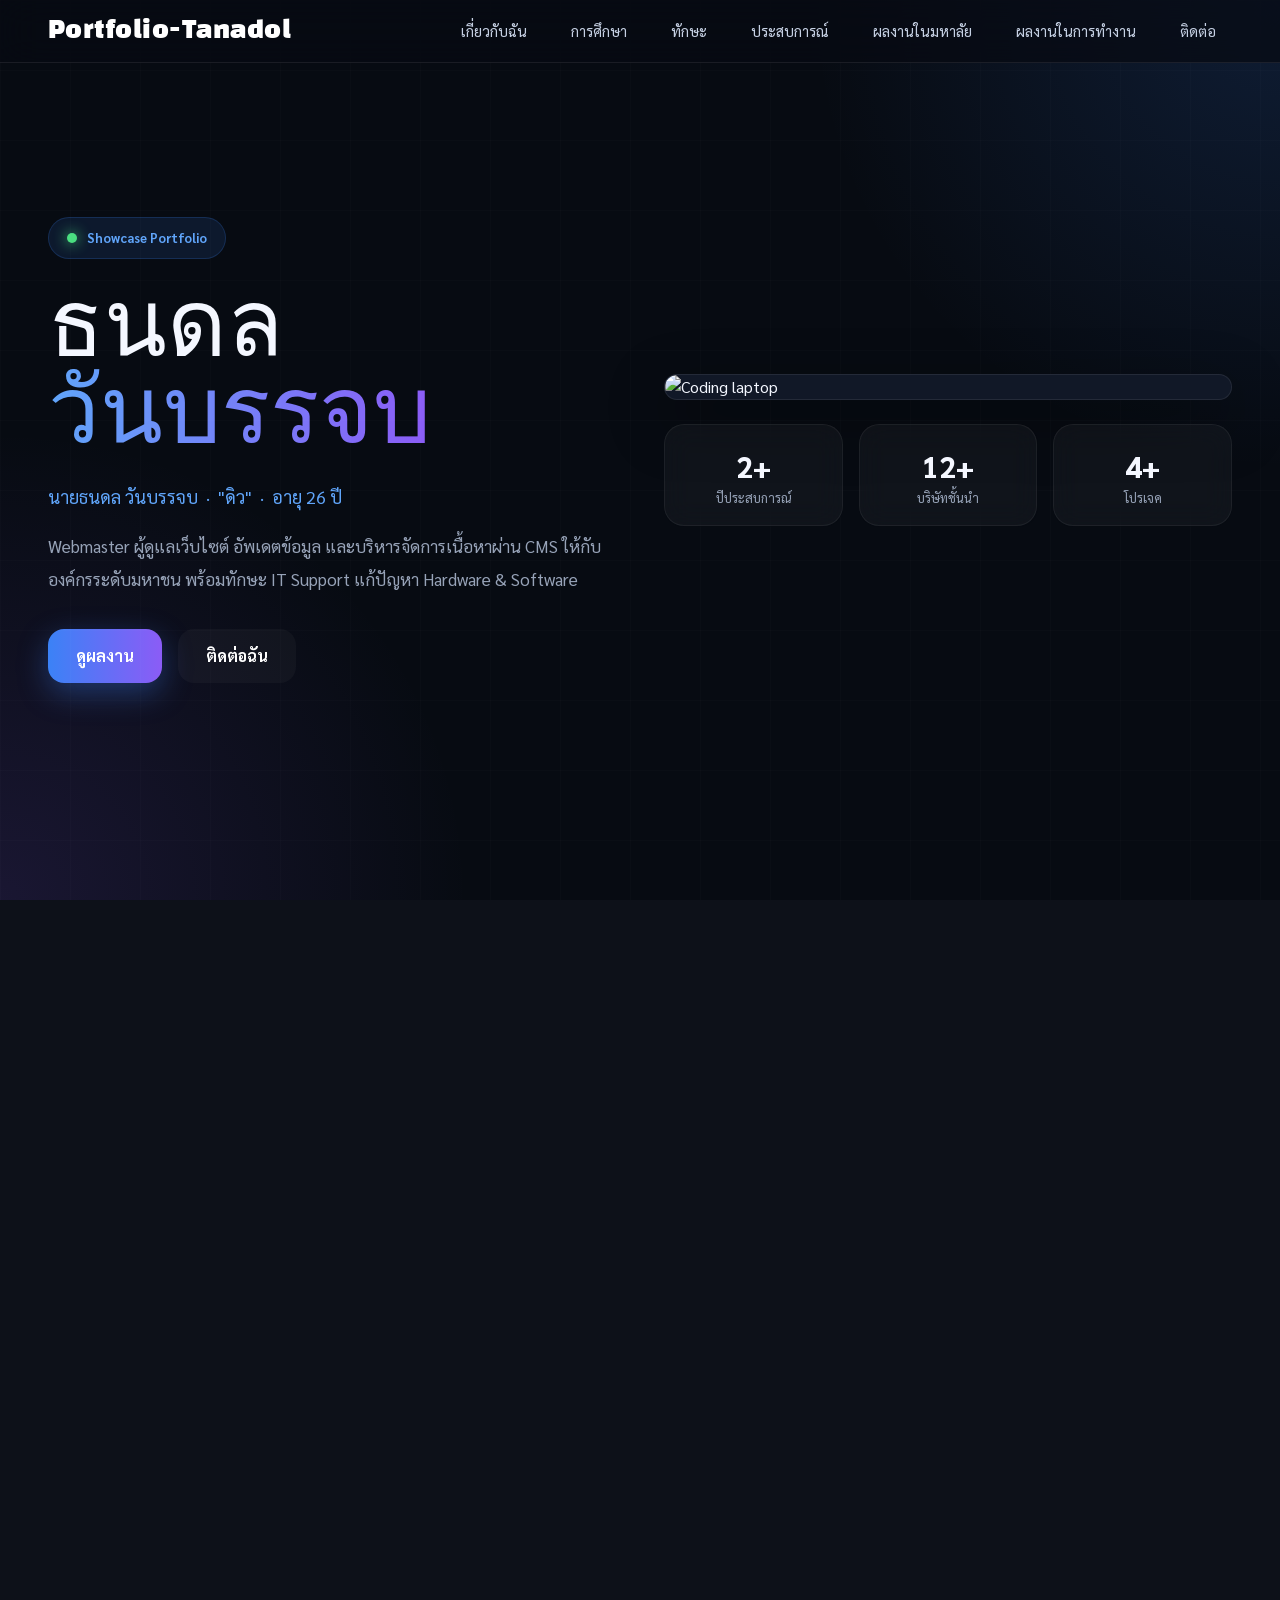
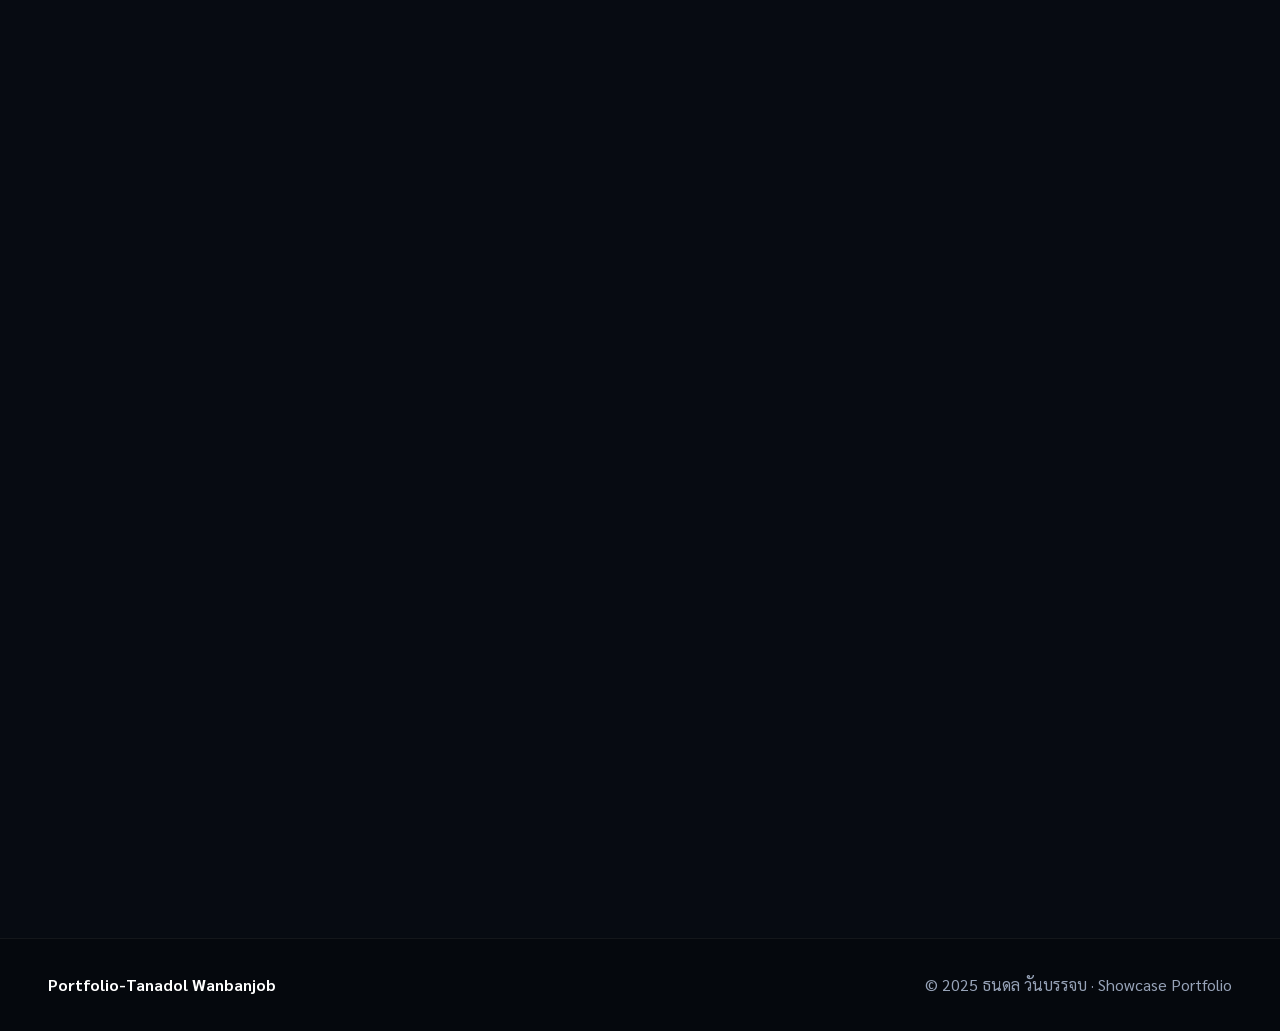
==== commit ef51f19f: "Update print statement from 'Hello' to 'Goodbye'" ====
--- a/index.html
+++ b/index.html
@@ -1,188 +1,532 @@
-# index.html
-
-```html
+
 <!DOCTYPE html>
 <html lang="th">
 
 <head>
   <meta charset="UTF-8">
   <meta name="viewport" content="width=device-width, initial-scale=1.0">
-
   <title>Portfolio-Tanadol Wanbanjob</title>
-
-  <meta name="description"
-    content="Portfolio ของ ธนดล วันบรรจบ Webmaster และ IT Support พร้อมประสบการณ์ดูแลเว็บไซต์องค์กรชั้นนำของประเทศไทย">
-
-  <meta property="og:title" content="Portfolio-Tanadol Wanbanjob">
-  <meta property="og:description"
-    content="Webmaster และ IT Support Portfolio ของ ธนดล วันบรรจบ">
-
   <link rel="preconnect" href="https://fonts.googleapis.com">
   <link rel="preconnect" href="https://fonts.gstatic.com" crossorigin>
-
-  <link
-    href="https://fonts.googleapis.com/css2?family=Sarabun:wght@300;400;600;700;800&family=Black+Han+Sans&display=swap"
-    rel="stylesheet">
-
-  <link rel="stylesheet"
-    href="https://cdnjs.cloudflare.com/ajax/libs/font-awesome/6.5.2/css/all.min.css">
-
-  <link rel="stylesheet"
-    href="https://cdnjs.cloudflare.com/ajax/libs/bootstrap/5.3.3/css/bootstrap.min.css">
-
+  <link href="https://fonts.googleapis.com/css2?family=Sarabun:wght@300;400;600;700;800&family=Black+Han+Sans&display=swap" rel="stylesheet">
+  <link rel="stylesheet" href="https://cdnjs.cloudflare.com/ajax/libs/font-awesome/6.5.2/css/all.min.css">
+  <!-- Bootstrap 5 -->
+  <link rel="stylesheet" href="https://cdnjs.cloudflare.com/ajax/libs/bootstrap/5.3.3/css/bootstrap.min.css">
   <link rel="stylesheet" href="css/style.css">
 </head>
 
 <body>
 
   <div id="progress"></div>
-
   <div class="cursor-glow" id="cursorGlow"></div>
 
-  <header>
-
-    <nav id="mainNav" class="navbar navbar-expand-lg fixed-top">
-
-      <div class="container-xxl px-4">
-
-        <a class="navbar-brand nav-logo" href="#hero">
-          Portfolio-Tanadol
-        </a>
-
-        <button
-          class="navbar-toggler nav-toggle"
-          id="navToggle"
-          type="button"
-          data-bs-toggle="collapse"
-          data-bs-target="#navLinksCollapse"
-          aria-label="เปิดเมนูนำทาง">
-
-          <span></span>
-          <span></span>
-          <span></span>
-
-        </button>
-
-        <div class="collapse navbar-collapse" id="navLinksCollapse">
-
-          <ul class="navbar-nav ms-auto nav-links">
-
-            <li class="nav-item"><a class="nav-link" href="#about">เกี่ยวกับฉัน</a></li>
-            <li class="nav-item"><a class="nav-link" href="#education">การศึกษา</a></li>
-            <li class="nav-item"><a class="nav-link" href="#skills">ทักษะ</a></li>
-            <li class="nav-item"><a class="nav-link" href="#experience">ประสบการณ์</a></li>
-            <li class="nav-item"><a class="nav-link" href="#college-projects">ผลงานในมหาลัย</a></li>
-            <li class="nav-item"><a class="nav-link" href="#work-projects">ผลงานในการทำงาน</a></li>
-            <li class="nav-item"><a class="nav-link" href="#contact">ติดต่อ</a></li>
-
-          </ul>
-
-        </div>
-
-      </div>
-
-    </nav>
-
-  </header>
-
-  <main>
-
-    <section id="hero" class="section hero-section">
-
-      <div class="hero-particles" id="particles"></div>
-
-      <div class="hero-grid-lines"></div>
-
-      <div class="container-xxl px-4 h-100">
-
-        <div class="row align-items-center g-5 h-100">
-
-          <div class="col-lg-6 hero-left">
-
-            <div class="hero-tag reveal">
-              <div class="dot"></div>
-              Showcase Portfolio
-            </div>
-
-            <h1 class="hero-name reveal reveal-delay-1">
-              ธนดล<br>
-              <span class="blue">วันบรรจบ</span>
-            </h1>
-
-            <p class="hero-subtitle reveal reveal-delay-2">
-              นายธนดล วันบรรจบ · "ดิว" · อายุ 26 ปี
-            </p>
-
-            <p class="hero-desc reveal reveal-delay-3">
-              Webmaster ผู้ดูแลเว็บไซต์ อัพเดตข้อมูล และบริหารจัดการเนื้อหาผ่าน CMS ให้กับองค์กรระดับมหาชน พร้อมทักษะ IT Support แก้ปัญหา Hardware & Software
-            </p>
-
-            <div class="hero-cta d-flex flex-wrap gap-3 reveal reveal-delay-4">
-
-              <a href="#work-projects" class="btn btn-gradient">
-                ดูผลงาน
-              </a>
-
-              <a href="#contact" class="btn btn-glass">
-                ติดต่อฉัน
-              </a>
-
-            </div>
-
-          </div>
-
-          <div class="col-lg-6 hero-right reveal reveal-delay-2">
-
-            <div class="hero-laptop-frame">
-
-              <img
-                src="/Portfolio/assets/notebook-1.webp"
-                alt="Coding laptop"
-                class="img-fluid"
-                fetchpriority="high">
-
-            </div>
-
-            <div class="hero-stats row g-3 mt-3">
-
-              <div class="col-4">
-                <div class="stat-pill text-center">
-                  <div class="stat-num">2+</div>
-                  <div class="stat-lbl">ปีประสบการณ์</div>
+  <!-- NAV -->
+  <nav id="mainNav" class="navbar navbar-expand-lg fixed-top">
+    <div class="container-fluid px-4 px-lg-5">
+      <a class="nav-logo navbar-brand" href="#hero">Portfolio-Tanadol</a>
+      <button class="nav-toggle navbar-toggler" id="navToggle" aria-label="เปิดเมนู" type="button">
+        <span></span><span></span><span></span>
+      </button>
+      <div class="collapse navbar-collapse" id="navLinksCollapse">
+        <ul class="nav-links navbar-nav ms-auto" id="navLinks">
+          <li class="nav-item"><a class="nav-link" href="#about">เกี่ยวกับฉัน</a></li>
+          <li class="nav-item"><a class="nav-link" href="#education">การศึกษา</a></li>
+          <li class="nav-item"><a class="nav-link" href="#skills">ทักษะ</a></li>
+          <li class="nav-item"><a class="nav-link" href="#experience">ประสบการณ์</a></li>
+          <li class="nav-item"><a class="nav-link" href="#college-projects">ผลงานในมหาลัย</a></li>
+          <li class="nav-item"><a class="nav-link" href="#work-projects">ผลงานในการทำงาน</a></li>
+          <li class="nav-item"><a class="nav-link" href="#contact">ติดต่อ</a></li>
+        </ul>
+      </div>
+    </div>
+  </nav>
+
+  <!-- HERO -->
+  <section id="hero">
+    <div class="hero-particles" id="particles"></div>
+    <div class="hero-grid-lines"></div>
+    <div class="container-fluid px-4 px-lg-5 h-100">
+      <div class="row align-items-center g-5 h-100">
+
+        <div class="col-lg-6 hero-left">
+          <div class="hero-tag">
+            <div class="dot"></div>Showcase Portfolio
+          </div>
+          <h1 class="hero-name">ธนดล<br><span class="blue">วันบรรจบ</span></h1>
+          <p class="hero-subtitle">นายธนดล วันบรรจบ &nbsp;·&nbsp; "ดิว" &nbsp;·&nbsp; อายุ 26 ปี</p>
+          <p class="hero-desc">Webmaster ผู้ดูแลเว็บไซต์ อัพเดตข้อมูล และบริหารจัดการเนื้อหาผ่าน CMS ให้กับองค์กรระดับมหาชน พร้อมทักษะ IT Support แก้ปัญหา Hardware &amp; Software</p>
+          <div class="hero-cta d-flex flex-wrap gap-3">
+            <a href="#work-projects" class="btn btn-primary">ดูผลงาน</a>
+            <a href="#contact" class="btn btn-outline">ติดต่อฉัน</a>
+          </div>
+        </div>
+
+        <div class="col-lg-6 hero-right">
+          <div class="hero-laptop-frame">
+            <img src="/Portfolio/assets/notebook-1.webp" alt="Coding laptop" loading="eager" class="img-fluid">
+          </div>
+          <div class="hero-stats row g-3 mt-2">
+            <div class="col-4">
+              <div class="stat-pill text-center">
+                <div class="stat-num">2+</div>
+                <div class="stat-lbl">ปีประสบการณ์</div>
+              </div>
+            </div>
+            <div class="col-4">
+              <div class="stat-pill text-center">
+                <div class="stat-num">12+</div>
+                <div class="stat-lbl">บริษัทชั้นนำ</div>
+              </div>
+            </div>
+            <div class="col-4">
+              <div class="stat-pill text-center">
+                <div class="stat-num">4+</div>
+                <div class="stat-lbl">โปรเจค</div>
+              </div>
+            </div>
+          </div>
+        </div>
+
+      </div>
+    </div>
+  </section>
+
+  <!-- ABOUT -->
+  <section id="about">
+    <div class="container-fluid px-4 px-lg-5">
+      <div class="section-label reveal">About Me</div>
+      <h2 class="section-title reveal">เกี่ยว<span class="blue">กับฉัน</span></h2>
+      <div class="row align-items-center g-5">
+
+        <div class="col-lg-4 d-flex justify-content-center">
+          <div class="profile-wrap reveal">
+            <div class="profile-ring"></div>
+            <img src="/Portfolio/assets/tanadol-1.webp" alt="ธนดล วันบรรจบ" class="profile-img">
+            <div class="profile-badge">Webmaster</div>
+          </div>
+        </div>
+
+        <div class="col-lg-8">
+          <div class="info-grid reveal reveal-delay-1">
+            <div class="info-row row g-0">
+              <span class="info-label col-auto">ชื่อ</span>
+              <span class="info-value col">นายธนดล วันบรรจบ</span>
+            </div>
+            <div class="info-row row g-0">
+              <span class="info-label col-auto">ชื่อเล่น</span>
+              <span class="info-value col">ดิว</span>
+            </div>
+            <div class="info-row row g-0">
+              <span class="info-label col-auto">อายุ</span>
+              <span class="info-value col">26 ปี</span>
+            </div>
+            <div class="info-row row g-0">
+              <span class="info-label col-auto">อีเมล</span>
+              <span class="info-value col"><a href="mailto:tanadol.forwork@gmail.com">tanadol.forwork@gmail.com</a></span>
+            </div>
+            <div class="info-row row g-0">
+              <span class="info-label col-auto">โทรศัพท์</span>
+              <span class="info-value col">065-463-6097</span>
+            </div>
+            <div class="info-row row g-0">
+              <span class="info-label col-auto">Facebook</span>
+              <span class="info-value col">Dew Tanadol</span>
+            </div>
+            <div class="info-row row g-0">
+              <span class="info-label col-auto">ที่อยู่</span>
+              <span class="info-value col">6/1 ม.7 ต.บางระกำ อ.บางเลน จ.นครปฐม 73130</span>
+            </div>
+          </div>
+        </div>
+
+      </div>
+    </div>
+  </section>
+
+  <!-- EDUCATION -->
+  <section id="education">
+    <div class="container-fluid px-4 px-lg-5">
+      <div class="section-label reveal">Education</div>
+      <h2 class="section-title reveal">การ<span class="blue">ศึกษา</span></h2>
+      <div class="row g-4">
+
+        <div class="col-md-6">
+          <div class="edu-card reveal h-100">
+            <img src="/Portfolio/assets/school-1.webp" alt="โรงเรียนพระปฐมวิทยาลัย" class="edu-img img-fluid w-100">
+            <div class="edu-body">
+              <div class="edu-year">2018</div>
+              <div class="edu-school">โรงเรียนพระปฐมวิทยาลัย</div>
+              <div class="edu-detail">แผนการเรียนวิทย์-คอม (วิทยาศาสตร์-คอมพิวเตอร์)</div>
+            </div>
+          </div>
+        </div>
+
+        <div class="col-md-6">
+          <div class="edu-card reveal reveal-delay-1 h-100">
+            <img src="/Portfolio/assets/college-1.webp" alt="มหาวิทยาลัยศิลปากร" class="edu-img img-fluid w-100">
+            <div class="edu-body">
+              <div class="edu-year">2023</div>
+              <div class="edu-school">มหาวิทยาลัยศิลปากร</div>
+              <div class="edu-detail">คณะวิทยาศาสตร์ · สาขาเทคโนโลยีสารสนเทศ</div>
+            </div>
+          </div>
+        </div>
+
+      </div>
+    </div>
+  </section>
+
+  <!-- SKILLS -->
+  <section id="skills">
+    <div class="container-fluid px-4 px-lg-5">
+      <div class="section-label reveal">Skills</div>
+      <h2 class="section-title reveal">ความ<span class="blue">สามารถ</span></h2>
+      <div class="row g-4">
+
+        <div class="col-sm-6 col-xl-3">
+          <div class="skill-card reveal h-100">
+            <div class="skill-icon">🌐</div>
+            <div class="skill-name">Web Management</div>
+            <div class="skill-desc">อัพเดตข้อมูล ดูแลเว็บไซต์ให้ทันสมัยและทำงานได้อย่างมีประสิทธิภาพ</div>
+          </div>
+        </div>
+
+        <div class="col-sm-6 col-xl-3">
+          <div class="skill-card reveal reveal-delay-1 h-100">
+            <div class="skill-icon">💻</div>
+            <div class="skill-name">HTML &amp; Web Dev</div>
+            <div class="skill-desc">มีความรู้ความเข้าใจในภาษา HTML สามารถสร้างและแก้ไขหน้าเว็บได้</div>
+          </div>
+        </div>
+
+        <div class="col-sm-6 col-xl-3">
+          <div class="skill-card reveal reveal-delay-2 h-100">
+            <div class="skill-icon">⚙️</div>
+            <div class="skill-name">CMS</div>
+            <div class="skill-desc">มีความเข้าใจในการใช้งาน Content Management System ต่าง ๆ</div>
+          </div>
+        </div>
+
+        <div class="col-sm-6 col-xl-3">
+          <div class="skill-card reveal reveal-delay-3 h-100">
+            <div class="skill-icon">🖥️</div>
+            <div class="skill-name">IT Support</div>
+            <div class="skill-desc">แก้ไขปัญหา Hardware &amp; Software คอมพิวเตอร์ได้อย่างมีประสิทธิภาพ</div>
+          </div>
+        </div>
+
+      </div>
+    </div>
+  </section>
+
+  <!-- EXPERIENCE -->
+  <section id="experience">
+    <div class="container-fluid px-4 px-lg-5">
+      <div class="section-label reveal">Experience</div>
+      <h2 class="section-title reveal">ประสบ<span class="blue">การณ์</span></h2>
+      <div class="row g-4 align-items-start">
+
+        <div class="col-md-6">
+          <div class="exp-card reveal h-100">
+            <div class="exp-shine"></div>
+            <div class="exp-company">Optiwise Co., Ltd.</div>
+            <div><span class="exp-position">Webmaster</span></div>
+            <div class="exp-period">📅 มิถุนายน 2024 – สิงหาคม 2025</div>
+          </div>
+        </div>
+
+        <div class="col-md-6">
+          <div class="exp-timeline reveal reveal-delay-1">
+            <h3>เส้นทางการเรียนรู้</h3>
+            <div class="tl-item">
+              <div class="tl-line">
+                <div class="tl-dot"></div>
+                <div class="tl-connector"></div>
+              </div>
+              <div class="tl-content">
+                <div class="tl-year">2018</div>
+                <div class="tl-text">เริ่มเรียนวิทย์-คอม ที่ ร.ร.พระปฐมวิทยาลัย</div>
+              </div>
+            </div>
+            <div class="tl-item">
+              <div class="tl-line">
+                <div class="tl-dot"></div>
+                <div class="tl-connector"></div>
+              </div>
+              <div class="tl-content">
+                <div class="tl-year">2023</div>
+                <div class="tl-text">จบการศึกษา IT สาขาเทคโนโลยีสารสนเทศ ม.ศิลปากร</div>
+              </div>
+            </div>
+            <div class="tl-item">
+              <div class="tl-line">
+                <div class="tl-dot"></div>
+                <div class="tl-connector"></div>
+              </div>
+              <div class="tl-content">
+                <div class="tl-year">2024</div>
+                <div class="tl-text">เข้าร่วมงาน Optiwise Co., Ltd. ตำแหน่ง Webmaster</div>
+              </div>
+            </div>
+            <div class="tl-item">
+              <div class="tl-line">
+                <div class="tl-dot"></div>
+              </div>
+              <div class="tl-content">
+                <div class="tl-year">2025</div>
+                <div class="tl-text">อัพเดทข้อมูลและดูแลเว็บไซต์บริษัทชั้นนำของไทย</div>
+              </div>
+            </div>
+          </div>
+        </div>
+
+      </div>
+    </div>
+  </section>
+
+  <!-- COLLEGE PROJECTS -->
+  <section id="college-projects">
+    <div class="container-fluid px-4 px-lg-5">
+      <div class="section-label reveal">Projects</div>
+      <h2 class="section-title reveal">รวม<span class="blue">ผลงานในมหาลัย</span></h2>
+      <div class="row g-4">
+
+        <div class="col-md-6">
+          <div class="proj-card reveal h-100">
+            <div class="proj-thumb">
+              <img src="/Portfolio/assets/project-1.webp" alt="เว็บไซต์ขายรถยนต์" class="img-fluid w-100">
+              <div class="proj-overlay"></div>
+              <div class="proj-num">PROJECT 01</div>
+            </div>
+            <div class="proj-body">
+              <div class="proj-title">เว็บไซต์ออกแบบและขายรถยนต์</div>
+              <div class="proj-desc">ออกแบบและสร้างเว็บไซต์สำหรับขายรถยนต์ครบวงจร รองรับการแสดงรายละเอียดรุ่น สเปค และระบบ Login</div>
+            </div>
+          </div>
+        </div>
+
+        <div class="col-md-6">
+          <div class="proj-card reveal reveal-delay-1 h-100">
+            <div class="proj-thumb">
+              <img src="/Portfolio/assets/project-2.webp" alt="ระบบตรวจจับอาวุธ" class="img-fluid w-100">
+              <div class="proj-overlay"></div>
+              <div class="proj-num">PROJECT 02</div>
+            </div>
+            <div class="proj-body">
+              <div class="proj-title">ระบบตรวจจับผู้มีอาวุธปืนและอุณหภูมิ</div>
+              <div class="proj-desc">ระบบ ตรวจจับบุคคลที่พกอาวุธปืน พร้อมแจ้งเตือนผ่าน LINE Notify แบบ real-time</div>
+            </div>
+          </div>
+        </div>
+
+        <div class="col-md-6">
+          <div class="proj-card reveal reveal-delay-2 h-100">
+            <div class="proj-thumb">
+              <img src="/Portfolio/assets/project-3.webp" alt="เว็บขายเสื้อฟุตบอล" class="img-fluid w-100">
+              <div class="proj-overlay"></div>
+              <div class="proj-num">PROJECT 03</div>
+            </div>
+            <div class="proj-body">
+              <div class="proj-title">เว็บไซต์ขายเสื้อฟุตบอลมือสอง</div>
+              <div class="proj-desc">แพลตฟอร์ม E-commerce สำหรับซื้อขายเสื้อฟุตบอลมือสอง พร้อมระบบตะกร้าสินค้าและฟิลเตอร์ทีม</div>
+            </div>
+          </div>
+        </div>
+
+        <div class="col-md-6">
+          <div class="proj-card reveal reveal-delay-3 h-100">
+            <div class="proj-thumb">
+              <img src="/Portfolio/assets/project-4.webp" alt="แอปพลิเคชันดูดวง" class="img-fluid w-100">
+              <div class="proj-overlay"></div>
+              <div class="proj-num">PROJECT 04</div>
+            </div>
+            <div class="proj-body">
+              <div class="proj-title">แอปพลิเคชันดูดวง "The Teller Blink"</div>
+              <div class="proj-desc">แอปมือถือดูดวงครบครัน ทั้งเซียมซี ดูดวงรายวัน สิ่งของประจำวัน พร้อม UI สไตล์ไทย</div>
+            </div>
+          </div>
+        </div>
+
+      </div>
+    </div>
+  </section>
+
+  <!-- WORK PROJECTS / CLIENTS -->
+  <section id="work-projects">
+    <div class="container-fluid px-4 px-lg-5">
+      <div class="section-label reveal">Work Portfolio</div>
+      <h2 class="section-title reveal">ลูกค้าที่<span class="blue">เคยดูแล</span></h2>
+      <p class="clients-intro reveal">รวมผลงานการดูแลเว็บไซต์ให้กับองค์กรและบริษัทชั้นนำของประเทศไทย ในช่วงเวลาที่ทำงานที่ Optiwise</p>
+      <div class="row g-4">
+
+        <div class="col-md-6">
+          <div class="client-feature reveal h-100">
+            <img src="/Portfolio/assets/work-1.webp" class="img-fluid w-100">
+            <div class="client-feature-name">บริษัท ดุสิตธานี จำกัด (มหาชน)</div>
+          </div>
+        </div>
+
+        <div class="col-md-6">
+          <div class="client-feature reveal reveal-delay-1 h-100">
+            <img src="/Portfolio/assets/work-2.webp" class="img-fluid w-100">
+            <div class="client-feature-name">บริษัท กลุ่มเซ็นทรัล จำกัด</div>
+          </div>
+        </div>
+
+        <div class="col-md-6">
+          <div class="client-feature reveal reveal-delay-2 h-100">
+            <img src="/Portfolio/assets/work-3.webp" class="img-fluid w-100">
+            <div class="client-feature-name">บริษัท การบินกรุงเทพ จำกัด (มหาชน)</div>
+          </div>
+        </div>
+
+        <div class="col-md-6">
+          <div class="client-feature reveal reveal-delay-3 h-100">
+            <img src="/Portfolio/assets/work-4.webp" class="img-fluid w-100">
+            <div class="client-feature-name">บริษัท ผลิตไฟฟ้า จำกัด (มหาชน)</div>
+          </div>
+        </div>
+
+        <div class="col-md-6">
+          <div class="client-feature reveal reveal-delay-4 h-100">
+            <img src="/Portfolio/assets/work-5.webp" class="img-fluid w-100">
+            <div class="client-feature-name">บริษัท สเตคอน กรุป จำกัด (มหาชน)</div>
+          </div>
+        </div>
+
+        <div class="col-md-6">
+          <div class="client-feature reveal reveal-delay-5 h-100">
+            <img src="/Portfolio/assets/work-6.webp" class="img-fluid w-100">
+            <div class="client-feature-name">บริษัท เอส โฮเทล แอนด์ รีสอร์ท จำกัด (มหาชน)</div>
+          </div>
+        </div>
+
+        <div class="col-md-6">
+          <div class="client-feature reveal reveal-delay-6 h-100">
+            <img src="/Portfolio/assets/work-7.webp" class="img-fluid w-100">
+            <div class="client-feature-name">บริษัท พีเอสจี คอร์ปอเรชั่น จำกัด (มหาชน)</div>
+          </div>
+        </div>
+
+        <div class="col-md-6">
+          <div class="client-feature reveal reveal-delay-7 h-100">
+            <img src="/Portfolio/assets/work-8.webp" class="img-fluid w-100">
+            <div class="client-feature-name">บริษัท แพทย์รังสิต เฮลท์แคร กรุป จำกัด (มหาชน)</div>
+          </div>
+        </div>
+
+        <div class="col-md-6">
+          <div class="client-feature reveal reveal-delay-8 h-100">
+            <img src="/Portfolio/assets/work-9.webp" class="img-fluid w-100">
+            <div class="client-feature-name">บริษัท พีพีพี กรีน คอมเพล็กซ์ จำกัด (มหาชน)</div>
+          </div>
+        </div>
+
+        <div class="col-md-6">
+          <div class="client-feature reveal reveal-delay-9 h-100">
+            <img src="/Portfolio/assets/work-10.webp" class="img-fluid w-100">
+            <div class="client-feature-name">บริษัท อิชิตัน กรุป จำกัด (มหาชน)</div>
+          </div>
+        </div>
+
+        <div class="col-md-6">
+          <div class="client-feature reveal reveal-delay-10 h-100">
+            <img src="/Portfolio/assets/work-11.webp" class="img-fluid w-100">
+            <div class="client-feature-name">บริษัท เอพี (ไทยแลนด์) จำกัด (มหาชน)</div>
+          </div>
+        </div>
+
+        <div class="col-md-6">
+          <div class="client-feature reveal reveal-delay-11 h-100">
+            <img src="/Portfolio/assets/work-12.webp" class="img-fluid w-100">
+            <div class="client-feature-name">บริษัท ช.การช่าง จำกัด (มหาชน)</div>
+          </div>
+        </div>
+
+      </div>
+    </div>
+  </section>
+
+  <!-- CONTACT -->
+  <section id="contact">
+    <div class="contact-glow"></div>
+    <div class="container-fluid px-4 px-lg-5">
+      <div class="row justify-content-center">
+        <div class="col-lg-8 text-center">
+          <div class="section-label reveal">Get In Touch</div>
+          <h2 class="section-title reveal">ข้อมูล<span class="blue">ติดต่อ</span></h2>
+        </div>
+      </div>
+      <div class="row justify-content-center">
+        <div class="col-lg-6">
+          <div class="contact-card reveal">
+            <p class="contact-subtitle">พร้อมรับโอกาสใหม่ ๆ เสมอ อย่าลังเลที่จะติดต่อมาเลย</p>
+            <div class="contact-items d-flex flex-column gap-3">
+              <div class="contact-row d-flex align-items-center gap-3">
+                <div class="contact-icon-wrap"><i class="fa-solid fa-envelope"></i></div>
+                <div>
+                  <div class="contact-label">อีเมล</div>
+                  <div class="contact-val"><a href="mailto:tanadol.forwork@gmail.com">tanadol.forwork@gmail.com</a></div>
                 </div>
               </div>
-
-              <div class="col-4">
-                <div class="stat-pill text-center">
-                  <div class="stat-num">12+</div>
-                  <div class="stat-lbl">บริษัทชั้นนำ</div>
+              <div class="contact-row d-flex align-items-center gap-3">
+                <div class="contact-icon-wrap"><i class="fa-solid fa-phone"></i></div>
+                <div>
+                  <div class="contact-label">โทรศัพท์</div>
+                  <div class="contact-val">065-463-6097</div>
                 </div>
               </div>
-
-              <div class="col-4">
-                <div class="stat-pill text-center">
-                  <div class="stat-num">4+</div>
-                  <div class="stat-lbl">โปรเจค</div>
+              <div class="contact-row d-flex align-items-center gap-3">
+                <div class="contact-icon-wrap"><i class="fa-brands fa-facebook"></i></div>
+                <div>
+                  <div class="contact-label">Facebook</div>
+                  <div class="contact-val">Dew Tanadol</div>
                 </div>
               </div>
-
-            </div>
-
-          </div>
-
-        </div>
-
-      </div>
-
-    </section>
-
-  </main>
-
-  <script
-    src="https://cdnjs.cloudflare.com/ajax/libs/bootstrap/5.3.3/js/bootstrap.bundle.min.js"></script>
-
+              <div class="contact-row d-flex align-items-center gap-3">
+                <div class="contact-icon-wrap"><i class="fa-solid fa-location-dot"></i></div>
+                <div>
+                  <div class="contact-label">ที่อยู่</div>
+                  <div class="contact-val">6/1 ม.7 ต.บางระกำ อ.บางเลน จ.นครปฐม 73130</div>
+                </div>
+              </div>
+            </div>
+          </div>
+        </div>
+      </div>
+    </div>
+  </section>
+
+  <footer class="d-flex justify-content-between align-items-center flex-wrap gap-2 px-4 px-lg-5">
+    <span class="foot-brand">Portfolio-Tanadol Wanbanjob</span>
+    <span>© 2025 ธนดล วันบรรจบ · Showcase Portfolio</span>
+  </footer>
+
+  <!-- Bootstrap 5 JS -->
+  <script src="https://cdnjs.cloudflare.com/ajax/libs/bootstrap/5.3.3/js/bootstrap.bundle.min.js"></script>
   <script src="js/main.js"></script>
-
+  <script>
+    // Hamburger menu toggle (custom, keep for compatibility)
+    const navToggle = document.getElementById('navToggle');
+    const navLinks  = document.getElementById('navLinks');
+    navToggle?.addEventListener('click', () => {
+      navToggle.classList.toggle('open');
+    });
+    navLinks?.querySelectorAll('a').forEach(a => {
+      a.addEventListener('click', () => {
+        navToggle.classList.remove('open');
+        // collapse Bootstrap navbar if open
+        const bsCollapse = document.getElementById('navLinksCollapse');
+        if (bsCollapse && bsCollapse.classList.contains('show')) {
+          new bootstrap.Collapse(bsCollapse).hide();
+        }
+      });
+    });
+  </script>
+  
+  <script defer src="https://cdnjs.cloudflare.com/ajax/libs/bootstrap/5.3.3/js/bootstrap.bundle.min.js"></script>
+  <script defer src="js/main.js"></script>
 </body>
 
 </html>
+
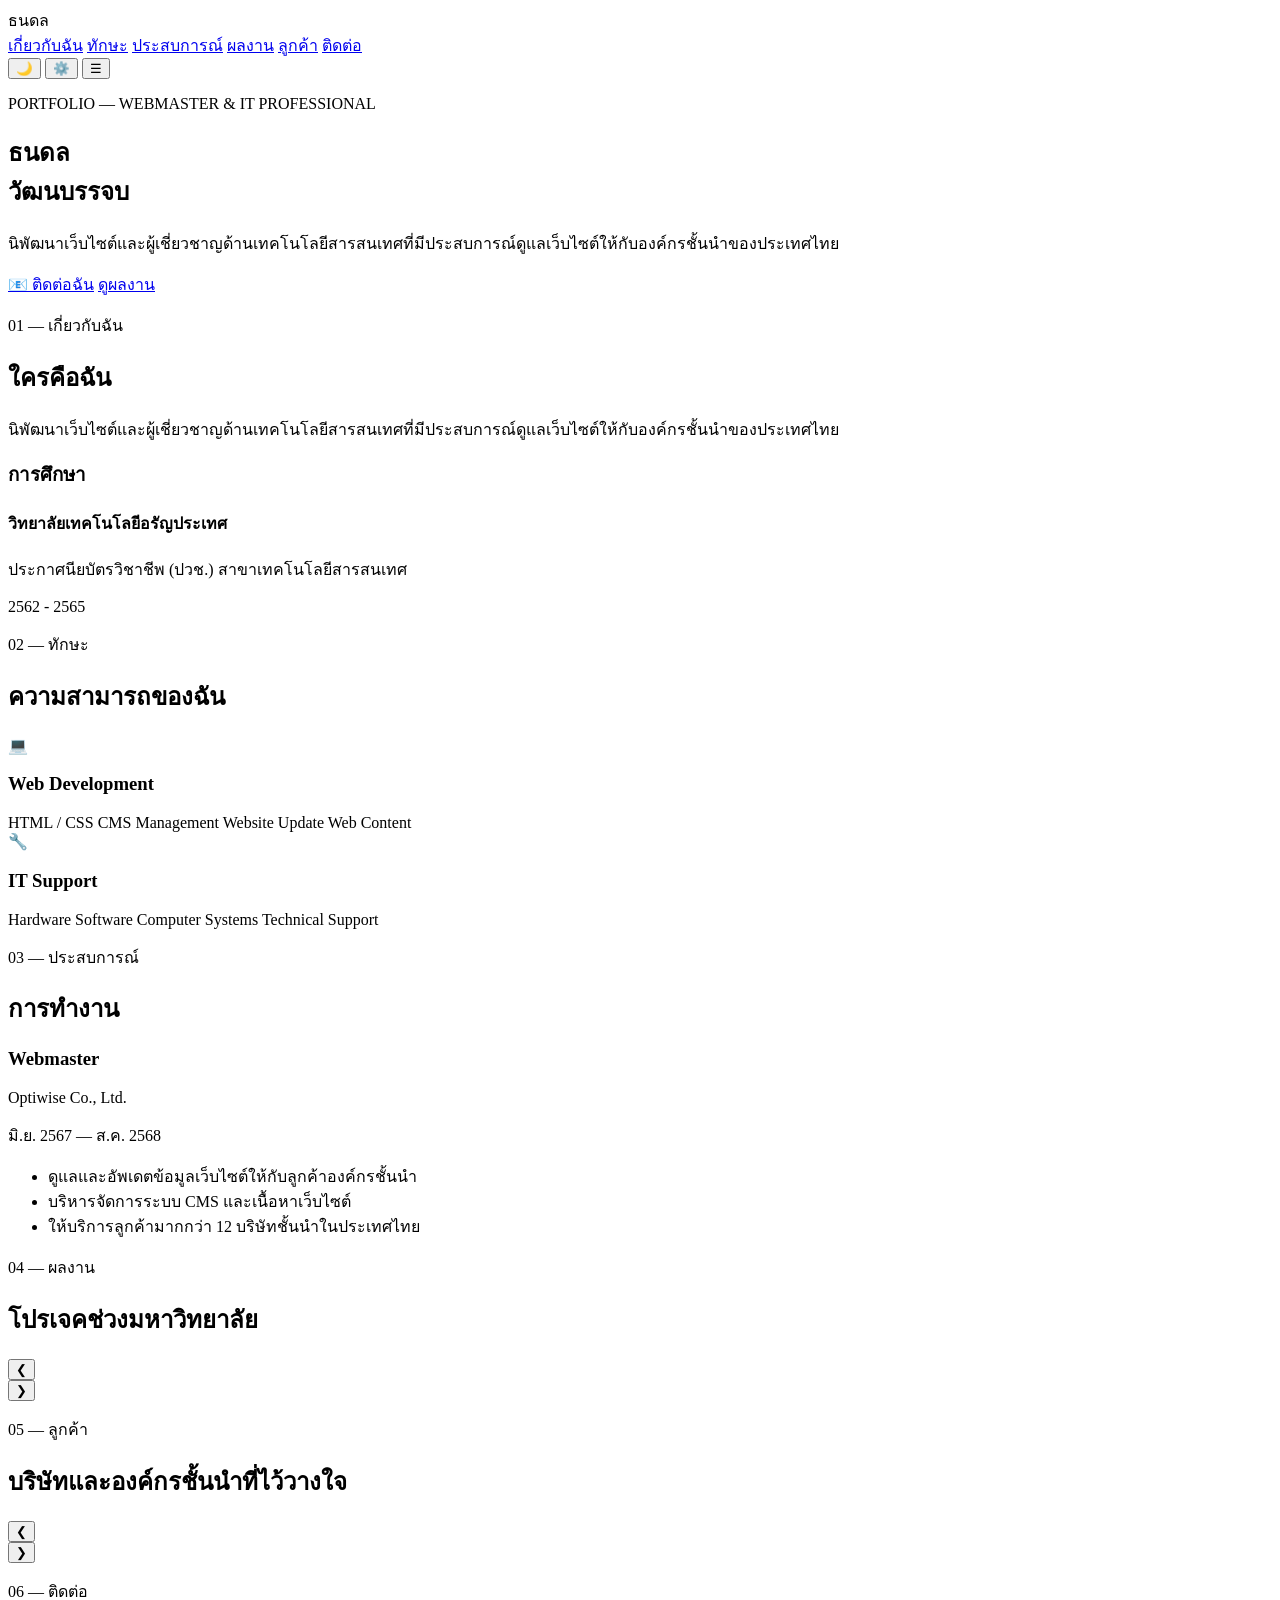
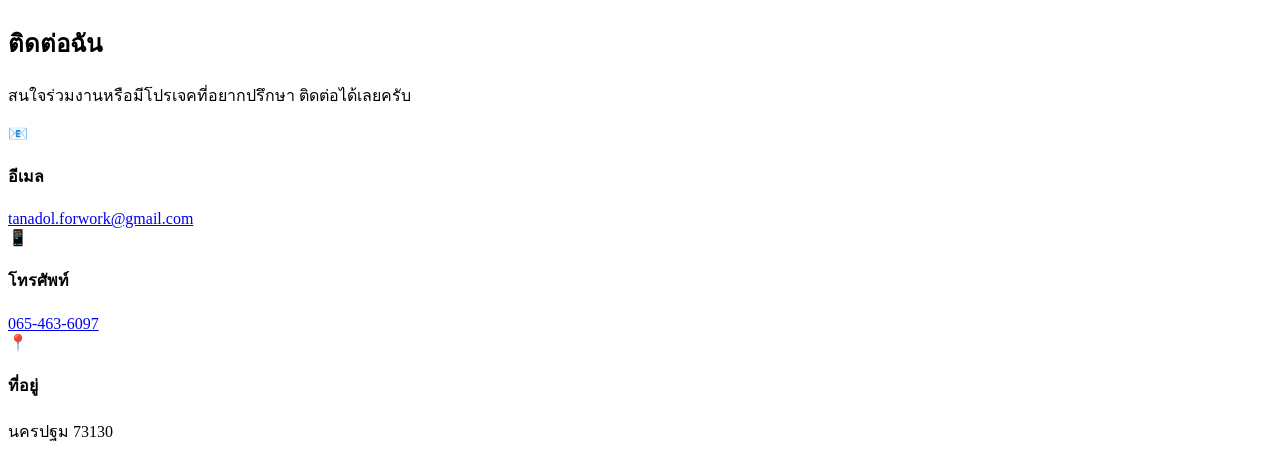
==== commit e7a9a150: "Update fmt.Println message from 'Hello' to 'Goodbye'" ====
--- a/index.html
+++ b/index.html
@@ -1,532 +1,206 @@
-
 <!DOCTYPE html>
 <html lang="th">
-
 <head>
-  <meta charset="UTF-8">
-  <meta name="viewport" content="width=device-width, initial-scale=1.0">
-  <title>Portfolio-Tanadol Wanbanjob</title>
-  <link rel="preconnect" href="https://fonts.googleapis.com">
-  <link rel="preconnect" href="https://fonts.gstatic.com" crossorigin>
-  <link href="https://fonts.googleapis.com/css2?family=Sarabun:wght@300;400;600;700;800&family=Black+Han+Sans&display=swap" rel="stylesheet">
-  <link rel="stylesheet" href="https://cdnjs.cloudflare.com/ajax/libs/font-awesome/6.5.2/css/all.min.css">
-  <!-- Bootstrap 5 -->
-  <link rel="stylesheet" href="https://cdnjs.cloudflare.com/ajax/libs/bootstrap/5.3.3/css/bootstrap.min.css">
-  <link rel="stylesheet" href="css/style.css">
+    <meta charset="UTF-8">
+    <meta name="viewport" content="width=device-width, initial-scale=1.0">
+    <title>ธนดล วัฒนบรรจบ - Portfolio</title>
+    <link rel="stylesheet" href="styles.css">
+    <link href="https://fonts.googleapis.com/css2?family=Cormorant+Garamond:wght@400;600;700&family=Outfit:wght@400;500;600;700&display=swap" rel="stylesheet">
 </head>
-
 <body>
-
-  <div id="progress"></div>
-  <div class="cursor-glow" id="cursorGlow"></div>
-
-  <!-- NAV -->
-  <nav id="mainNav" class="navbar navbar-expand-lg fixed-top">
-    <div class="container-fluid px-4 px-lg-5">
-      <a class="nav-logo navbar-brand" href="#hero">Portfolio-Tanadol</a>
-      <button class="nav-toggle navbar-toggler" id="navToggle" aria-label="เปิดเมนู" type="button">
-        <span></span><span></span><span></span>
-      </button>
-      <div class="collapse navbar-collapse" id="navLinksCollapse">
-        <ul class="nav-links navbar-nav ms-auto" id="navLinks">
-          <li class="nav-item"><a class="nav-link" href="#about">เกี่ยวกับฉัน</a></li>
-          <li class="nav-item"><a class="nav-link" href="#education">การศึกษา</a></li>
-          <li class="nav-item"><a class="nav-link" href="#skills">ทักษะ</a></li>
-          <li class="nav-item"><a class="nav-link" href="#experience">ประสบการณ์</a></li>
-          <li class="nav-item"><a class="nav-link" href="#college-projects">ผลงานในมหาลัย</a></li>
-          <li class="nav-item"><a class="nav-link" href="#work-projects">ผลงานในการทำงาน</a></li>
-          <li class="nav-item"><a class="nav-link" href="#contact">ติดต่อ</a></li>
-        </ul>
-      </div>
+    <!-- Navigation -->
+    <nav class="navbar" id="navbar">
+        <div class="container">
+            <div class="nav-content">
+                <div class="logo">ธนดล</div>
+                <div class="nav-links" id="navLinks">
+                    <a href="#about" class="nav-link">เกี่ยวกับฉัน</a>
+                    <a href="#skills" class="nav-link">ทักษะ</a>
+                    <a href="#experience" class="nav-link">ประสบการณ์</a>
+                    <a href="#projects" class="nav-link">ผลงาน</a>
+                    <a href="#clients" class="nav-link">ลูกค้า</a>
+                    <a href="#contact" class="nav-link">ติดต่อ</a>
+                </div>
+                <div class="nav-actions">
+                    <button class="theme-toggle" id="themeToggle" title="สลับโหมด">🌙</button>
+                    <button class="admin-btn" id="adminBtn" title="Admin Panel">⚙️</button>
+                    <button class="mobile-menu-btn" id="mobileMenuBtn">☰</button>
+                </div>
+            </div>
+        </div>
+    </nav>
+
+    <!-- Hero Section -->
+    <section id="hero" class="hero">
+        <div class="container">
+            <div class="hero-content">
+                <div class="hero-text">
+                    <p class="hero-label">PORTFOLIO — WEBMASTER & IT PROFESSIONAL</p>
+                    <h1 class="hero-title">ธนดล<br>วัฒนบรรจบ</h1>
+                    <p class="hero-description">นิพัฒนาเว็บไซต์และผู้เชี่ยวชาญด้านเทคโนโลยีสารสนเทศที่มีประสบการณ์ดูแลเว็บไซต์ให้กับองค์กรชั้นนำของประเทศไทย</p>
+                    <div class="hero-buttons">
+                        <a href="#contact" class="btn btn-primary">📧 ติดต่อฉัน</a>
+                        <a href="#projects" class="btn btn-secondary">ดูผลงาน</a>
+                    </div>
+                </div>
+                <div class="hero-image">
+                    <div class="profile-illustration"></div>
+                </div>
+            </div>
+        </div>
+    </section>
+
+    <!-- About Section -->
+    <section id="about" class="about">
+        <div class="container">
+            <div class="section-header">
+                <p class="section-label">01 — เกี่ยวกับฉัน</p>
+                <h2 class="section-title">ใครคือฉัน</h2>
+            </div>
+            <div class="about-content">
+                <div class="about-text" id="aboutText">
+                    <p>นิพัฒนาเว็บไซต์และผู้เชี่ยวชาญด้านเทคโนโลยีสารสนเทศที่มีประสบการณ์ดูแลเว็บไซต์ให้กับองค์กรชั้นนำของประเทศไทย</p>
+                </div>
+                <div class="education">
+                    <h3>การศึกษา</h3>
+                    <div class="education-item">
+                        <h4>วิทยาลัยเทคโนโลยีอรัญประเทศ</h4>
+                        <p>ประกาศนียบัตรวิชาชีพ (ปวช.) สาขาเทคโนโลยีสารสนเทศ</p>
+                        <span class="date">2562 - 2565</span>
+                    </div>
+                </div>
+            </div>
+        </div>
+    </section>
+
+    <!-- Skills Section -->
+    <section id="skills" class="skills">
+        <div class="container">
+            <div class="section-header">
+                <p class="section-label">02 — ทักษะ</p>
+                <h2 class="section-title">ความสามารถของฉัน</h2>
+            </div>
+            <div class="skills-grid">
+                <div class="skill-card">
+                    <div class="skill-icon">💻</div>
+                    <h3>Web Development</h3>
+                    <div class="skill-tags">
+                        <span class="tag">HTML / CSS</span>
+                        <span class="tag">CMS Management</span>
+                        <span class="tag">Website Update</span>
+                        <span class="tag">Web Content</span>
+                    </div>
+                </div>
+                <div class="skill-card">
+                    <div class="skill-icon">🔧</div>
+                    <h3>IT Support</h3>
+                    <div class="skill-tags">
+                        <span class="tag">Hardware</span>
+                        <span class="tag">Software</span>
+                        <span class="tag">Computer Systems</span>
+                        <span class="tag">Technical Support</span>
+                    </div>
+                </div>
+            </div>
+        </div>
+    </section>
+
+    <!-- Experience Section -->
+    <section id="experience" class="experience">
+        <div class="container">
+            <div class="section-header">
+                <p class="section-label">03 — ประสบการณ์</p>
+                <h2 class="section-title">การทำงาน</h2>
+            </div>
+            <div class="timeline">
+                <div class="timeline-item">
+                    <div class="timeline-dot"></div>
+                    <div class="timeline-content">
+                        <h3>Webmaster</h3>
+                        <p class="company">Optiwise Co., Ltd.</p>
+                        <span class="date">มิ.ย. 2567 — ส.ค. 2568</span>
+                        <ul class="responsibilities">
+                            <li>ดูแลและอัพเดตข้อมูลเว็บไซต์ให้กับลูกค้าองค์กรชั้นนำ</li>
+                            <li>บริหารจัดการระบบ CMS และเนื้อหาเว็บไซต์</li>
+                            <li>ให้บริการลูกค้ามากกว่า 12 บริษัทชั้นนำในประเทศไทย</li>
+                        </ul>
+                    </div>
+                </div>
+            </div>
+        </div>
+    </section>
+
+    <!-- Projects Section -->
+    <section id="projects" class="projects">
+        <div class="container">
+            <div class="section-header">
+                <p class="section-label">04 — ผลงาน</p>
+                <h2 class="section-title">โปรเจคช่วงมหาวิทยาลัย</h2>
+            </div>
+            <div class="carousel-container">
+                <button class="carousel-btn prev" id="projectsPrev">❮</button>
+                <div class="carousel" id="projectsCarousel">
+                    <div class="carousel-track" id="projectsTrack"></div>
+                </div>
+                <button class="carousel-btn next" id="projectsNext">❯</button>
+            </div>
+            <div class="carousel-indicators" id="projectsIndicators"></div>
+        </div>
+    </section>
+
+    <!-- Clients Section -->
+    <section id="clients" class="clients">
+        <div class="container">
+            <div class="section-header">
+                <p class="section-label">05 — ลูกค้า</p>
+                <h2 class="section-title">บริษัทและองค์กรชั้นนำที่ไว้วางใจ</h2>
+            </div>
+            <div class="carousel-container">
+                <button class="carousel-btn prev" id="clientsPrev">❮</button>
+                <div class="carousel" id="clientsCarousel">
+                    <div class="carousel-track" id="clientsTrack"></div>
+                </div>
+                <button class="carousel-btn next" id="clientsNext">❯</button>
+            </div>
+            <div class="carousel-indicators" id="clientsIndicators"></div>
+        </div>
+    </section>
+
+    <!-- Contact Section -->
+    <section id="contact" class="contact">
+        <div class="container">
+            <div class="section-header">
+                <p class="section-label">06 — ติดต่อ</p>
+                <h2 class="section-title">ติดต่อฉัน</h2>
+            </div>
+            <p class="contact-description">สนใจร่วมงานหรือมีโปรเจคที่อยากปรึกษา ติดต่อได้เลยครับ</p>
+            <div class="contact-grid">
+                <div class="contact-card">
+                    <div class="contact-icon">📧</div>
+                    <h4>อีเมล</h4>
+                    <a href="mailto:tanadol.forwork@gmail.com">tanadol.forwork@gmail.com</a>
+                </div>
+                <div class="contact-card">
+                    <div class="contact-icon">📱</div>
+                    <h4>โทรศัพท์</h4>
+                    <a href="tel:0654636097">065-463-6097</a>
+                </div>
+                <div class="contact-card">
+                    <div class="contact-icon">📍</div>
+                    <h4>ที่อยู่</h4>
+                    <p>นครปฐม 73130</p>
+                </div>
+            </div>
+        </div>
+    </section>
+
+    <!-- Admin Panel Modal -->
+    <div class="modal" id="adminModal">
+        <div class="modal-content" id="modalContent">
+            <!-- Admin content will be inserted here -->
+        </div>
     </div>
-  </nav>
-
-  <!-- HERO -->
-  <section id="hero">
-    <div class="hero-particles" id="particles"></div>
-    <div class="hero-grid-lines"></div>
-    <div class="container-fluid px-4 px-lg-5 h-100">
-      <div class="row align-items-center g-5 h-100">
-
-        <div class="col-lg-6 hero-left">
-          <div class="hero-tag">
-            <div class="dot"></div>Showcase Portfolio
-          </div>
-          <h1 class="hero-name">ธนดล<br><span class="blue">วันบรรจบ</span></h1>
-          <p class="hero-subtitle">นายธนดล วันบรรจบ &nbsp;·&nbsp; "ดิว" &nbsp;·&nbsp; อายุ 26 ปี</p>
-          <p class="hero-desc">Webmaster ผู้ดูแลเว็บไซต์ อัพเดตข้อมูล และบริหารจัดการเนื้อหาผ่าน CMS ให้กับองค์กรระดับมหาชน พร้อมทักษะ IT Support แก้ปัญหา Hardware &amp; Software</p>
-          <div class="hero-cta d-flex flex-wrap gap-3">
-            <a href="#work-projects" class="btn btn-primary">ดูผลงาน</a>
-            <a href="#contact" class="btn btn-outline">ติดต่อฉัน</a>
-          </div>
-        </div>
-
-        <div class="col-lg-6 hero-right">
-          <div class="hero-laptop-frame">
-            <img src="/Portfolio/assets/notebook-1.webp" alt="Coding laptop" loading="eager" class="img-fluid">
-          </div>
-          <div class="hero-stats row g-3 mt-2">
-            <div class="col-4">
-              <div class="stat-pill text-center">
-                <div class="stat-num">2+</div>
-                <div class="stat-lbl">ปีประสบการณ์</div>
-              </div>
-            </div>
-            <div class="col-4">
-              <div class="stat-pill text-center">
-                <div class="stat-num">12+</div>
-                <div class="stat-lbl">บริษัทชั้นนำ</div>
-              </div>
-            </div>
-            <div class="col-4">
-              <div class="stat-pill text-center">
-                <div class="stat-num">4+</div>
-                <div class="stat-lbl">โปรเจค</div>
-              </div>
-            </div>
-          </div>
-        </div>
-
-      </div>
-    </div>
-  </section>
-
-  <!-- ABOUT -->
-  <section id="about">
-    <div class="container-fluid px-4 px-lg-5">
-      <div class="section-label reveal">About Me</div>
-      <h2 class="section-title reveal">เกี่ยว<span class="blue">กับฉัน</span></h2>
-      <div class="row align-items-center g-5">
-
-        <div class="col-lg-4 d-flex justify-content-center">
-          <div class="profile-wrap reveal">
-            <div class="profile-ring"></div>
-            <img src="/Portfolio/assets/tanadol-1.webp" alt="ธนดล วันบรรจบ" class="profile-img">
-            <div class="profile-badge">Webmaster</div>
-          </div>
-        </div>
-
-        <div class="col-lg-8">
-          <div class="info-grid reveal reveal-delay-1">
-            <div class="info-row row g-0">
-              <span class="info-label col-auto">ชื่อ</span>
-              <span class="info-value col">นายธนดล วันบรรจบ</span>
-            </div>
-            <div class="info-row row g-0">
-              <span class="info-label col-auto">ชื่อเล่น</span>
-              <span class="info-value col">ดิว</span>
-            </div>
-            <div class="info-row row g-0">
-              <span class="info-label col-auto">อายุ</span>
-              <span class="info-value col">26 ปี</span>
-            </div>
-            <div class="info-row row g-0">
-              <span class="info-label col-auto">อีเมล</span>
-              <span class="info-value col"><a href="mailto:tanadol.forwork@gmail.com">tanadol.forwork@gmail.com</a></span>
-            </div>
-            <div class="info-row row g-0">
-              <span class="info-label col-auto">โทรศัพท์</span>
-              <span class="info-value col">065-463-6097</span>
-            </div>
-            <div class="info-row row g-0">
-              <span class="info-label col-auto">Facebook</span>
-              <span class="info-value col">Dew Tanadol</span>
-            </div>
-            <div class="info-row row g-0">
-              <span class="info-label col-auto">ที่อยู่</span>
-              <span class="info-value col">6/1 ม.7 ต.บางระกำ อ.บางเลน จ.นครปฐม 73130</span>
-            </div>
-          </div>
-        </div>
-
-      </div>
-    </div>
-  </section>
-
-  <!-- EDUCATION -->
-  <section id="education">
-    <div class="container-fluid px-4 px-lg-5">
-      <div class="section-label reveal">Education</div>
-      <h2 class="section-title reveal">การ<span class="blue">ศึกษา</span></h2>
-      <div class="row g-4">
-
-        <div class="col-md-6">
-          <div class="edu-card reveal h-100">
-            <img src="/Portfolio/assets/school-1.webp" alt="โรงเรียนพระปฐมวิทยาลัย" class="edu-img img-fluid w-100">
-            <div class="edu-body">
-              <div class="edu-year">2018</div>
-              <div class="edu-school">โรงเรียนพระปฐมวิทยาลัย</div>
-              <div class="edu-detail">แผนการเรียนวิทย์-คอม (วิทยาศาสตร์-คอมพิวเตอร์)</div>
-            </div>
-          </div>
-        </div>
-
-        <div class="col-md-6">
-          <div class="edu-card reveal reveal-delay-1 h-100">
-            <img src="/Portfolio/assets/college-1.webp" alt="มหาวิทยาลัยศิลปากร" class="edu-img img-fluid w-100">
-            <div class="edu-body">
-              <div class="edu-year">2023</div>
-              <div class="edu-school">มหาวิทยาลัยศิลปากร</div>
-              <div class="edu-detail">คณะวิทยาศาสตร์ · สาขาเทคโนโลยีสารสนเทศ</div>
-            </div>
-          </div>
-        </div>
-
-      </div>
-    </div>
-  </section>
-
-  <!-- SKILLS -->
-  <section id="skills">
-    <div class="container-fluid px-4 px-lg-5">
-      <div class="section-label reveal">Skills</div>
-      <h2 class="section-title reveal">ความ<span class="blue">สามารถ</span></h2>
-      <div class="row g-4">
-
-        <div class="col-sm-6 col-xl-3">
-          <div class="skill-card reveal h-100">
-            <div class="skill-icon">🌐</div>
-            <div class="skill-name">Web Management</div>
-            <div class="skill-desc">อัพเดตข้อมูล ดูแลเว็บไซต์ให้ทันสมัยและทำงานได้อย่างมีประสิทธิภาพ</div>
-          </div>
-        </div>
-
-        <div class="col-sm-6 col-xl-3">
-          <div class="skill-card reveal reveal-delay-1 h-100">
-            <div class="skill-icon">💻</div>
-            <div class="skill-name">HTML &amp; Web Dev</div>
-            <div class="skill-desc">มีความรู้ความเข้าใจในภาษา HTML สามารถสร้างและแก้ไขหน้าเว็บได้</div>
-          </div>
-        </div>
-
-        <div class="col-sm-6 col-xl-3">
-          <div class="skill-card reveal reveal-delay-2 h-100">
-            <div class="skill-icon">⚙️</div>
-            <div class="skill-name">CMS</div>
-            <div class="skill-desc">มีความเข้าใจในการใช้งาน Content Management System ต่าง ๆ</div>
-          </div>
-        </div>
-
-        <div class="col-sm-6 col-xl-3">
-          <div class="skill-card reveal reveal-delay-3 h-100">
-            <div class="skill-icon">🖥️</div>
-            <div class="skill-name">IT Support</div>
-            <div class="skill-desc">แก้ไขปัญหา Hardware &amp; Software คอมพิวเตอร์ได้อย่างมีประสิทธิภาพ</div>
-          </div>
-        </div>
-
-      </div>
-    </div>
-  </section>
-
-  <!-- EXPERIENCE -->
-  <section id="experience">
-    <div class="container-fluid px-4 px-lg-5">
-      <div class="section-label reveal">Experience</div>
-      <h2 class="section-title reveal">ประสบ<span class="blue">การณ์</span></h2>
-      <div class="row g-4 align-items-start">
-
-        <div class="col-md-6">
-          <div class="exp-card reveal h-100">
-            <div class="exp-shine"></div>
-            <div class="exp-company">Optiwise Co., Ltd.</div>
-            <div><span class="exp-position">Webmaster</span></div>
-            <div class="exp-period">📅 มิถุนายน 2024 – สิงหาคม 2025</div>
-          </div>
-        </div>
-
-        <div class="col-md-6">
-          <div class="exp-timeline reveal reveal-delay-1">
-            <h3>เส้นทางการเรียนรู้</h3>
-            <div class="tl-item">
-              <div class="tl-line">
-                <div class="tl-dot"></div>
-                <div class="tl-connector"></div>
-              </div>
-              <div class="tl-content">
-                <div class="tl-year">2018</div>
-                <div class="tl-text">เริ่มเรียนวิทย์-คอม ที่ ร.ร.พระปฐมวิทยาลัย</div>
-              </div>
-            </div>
-            <div class="tl-item">
-              <div class="tl-line">
-                <div class="tl-dot"></div>
-                <div class="tl-connector"></div>
-              </div>
-              <div class="tl-content">
-                <div class="tl-year">2023</div>
-                <div class="tl-text">จบการศึกษา IT สาขาเทคโนโลยีสารสนเทศ ม.ศิลปากร</div>
-              </div>
-            </div>
-            <div class="tl-item">
-              <div class="tl-line">
-                <div class="tl-dot"></div>
-                <div class="tl-connector"></div>
-              </div>
-              <div class="tl-content">
-                <div class="tl-year">2024</div>
-                <div class="tl-text">เข้าร่วมงาน Optiwise Co., Ltd. ตำแหน่ง Webmaster</div>
-              </div>
-            </div>
-            <div class="tl-item">
-              <div class="tl-line">
-                <div class="tl-dot"></div>
-              </div>
-              <div class="tl-content">
-                <div class="tl-year">2025</div>
-                <div class="tl-text">อัพเดทข้อมูลและดูแลเว็บไซต์บริษัทชั้นนำของไทย</div>
-              </div>
-            </div>
-          </div>
-        </div>
-
-      </div>
-    </div>
-  </section>
-
-  <!-- COLLEGE PROJECTS -->
-  <section id="college-projects">
-    <div class="container-fluid px-4 px-lg-5">
-      <div class="section-label reveal">Projects</div>
-      <h2 class="section-title reveal">รวม<span class="blue">ผลงานในมหาลัย</span></h2>
-      <div class="row g-4">
-
-        <div class="col-md-6">
-          <div class="proj-card reveal h-100">
-            <div class="proj-thumb">
-              <img src="/Portfolio/assets/project-1.webp" alt="เว็บไซต์ขายรถยนต์" class="img-fluid w-100">
-              <div class="proj-overlay"></div>
-              <div class="proj-num">PROJECT 01</div>
-            </div>
-            <div class="proj-body">
-              <div class="proj-title">เว็บไซต์ออกแบบและขายรถยนต์</div>
-              <div class="proj-desc">ออกแบบและสร้างเว็บไซต์สำหรับขายรถยนต์ครบวงจร รองรับการแสดงรายละเอียดรุ่น สเปค และระบบ Login</div>
-            </div>
-          </div>
-        </div>
-
-        <div class="col-md-6">
-          <div class="proj-card reveal reveal-delay-1 h-100">
-            <div class="proj-thumb">
-              <img src="/Portfolio/assets/project-2.webp" alt="ระบบตรวจจับอาวุธ" class="img-fluid w-100">
-              <div class="proj-overlay"></div>
-              <div class="proj-num">PROJECT 02</div>
-            </div>
-            <div class="proj-body">
-              <div class="proj-title">ระบบตรวจจับผู้มีอาวุธปืนและอุณหภูมิ</div>
-              <div class="proj-desc">ระบบ ตรวจจับบุคคลที่พกอาวุธปืน พร้อมแจ้งเตือนผ่าน LINE Notify แบบ real-time</div>
-            </div>
-          </div>
-        </div>
-
-        <div class="col-md-6">
-          <div class="proj-card reveal reveal-delay-2 h-100">
-            <div class="proj-thumb">
-              <img src="/Portfolio/assets/project-3.webp" alt="เว็บขายเสื้อฟุตบอล" class="img-fluid w-100">
-              <div class="proj-overlay"></div>
-              <div class="proj-num">PROJECT 03</div>
-            </div>
-            <div class="proj-body">
-              <div class="proj-title">เว็บไซต์ขายเสื้อฟุตบอลมือสอง</div>
-              <div class="proj-desc">แพลตฟอร์ม E-commerce สำหรับซื้อขายเสื้อฟุตบอลมือสอง พร้อมระบบตะกร้าสินค้าและฟิลเตอร์ทีม</div>
-            </div>
-          </div>
-        </div>
-
-        <div class="col-md-6">
-          <div class="proj-card reveal reveal-delay-3 h-100">
-            <div class="proj-thumb">
-              <img src="/Portfolio/assets/project-4.webp" alt="แอปพลิเคชันดูดวง" class="img-fluid w-100">
-              <div class="proj-overlay"></div>
-              <div class="proj-num">PROJECT 04</div>
-            </div>
-            <div class="proj-body">
-              <div class="proj-title">แอปพลิเคชันดูดวง "The Teller Blink"</div>
-              <div class="proj-desc">แอปมือถือดูดวงครบครัน ทั้งเซียมซี ดูดวงรายวัน สิ่งของประจำวัน พร้อม UI สไตล์ไทย</div>
-            </div>
-          </div>
-        </div>
-
-      </div>
-    </div>
-  </section>
-
-  <!-- WORK PROJECTS / CLIENTS -->
-  <section id="work-projects">
-    <div class="container-fluid px-4 px-lg-5">
-      <div class="section-label reveal">Work Portfolio</div>
-      <h2 class="section-title reveal">ลูกค้าที่<span class="blue">เคยดูแล</span></h2>
-      <p class="clients-intro reveal">รวมผลงานการดูแลเว็บไซต์ให้กับองค์กรและบริษัทชั้นนำของประเทศไทย ในช่วงเวลาที่ทำงานที่ Optiwise</p>
-      <div class="row g-4">
-
-        <div class="col-md-6">
-          <div class="client-feature reveal h-100">
-            <img src="/Portfolio/assets/work-1.webp" class="img-fluid w-100">
-            <div class="client-feature-name">บริษัท ดุสิตธานี จำกัด (มหาชน)</div>
-          </div>
-        </div>
-
-        <div class="col-md-6">
-          <div class="client-feature reveal reveal-delay-1 h-100">
-            <img src="/Portfolio/assets/work-2.webp" class="img-fluid w-100">
-            <div class="client-feature-name">บริษัท กลุ่มเซ็นทรัล จำกัด</div>
-          </div>
-        </div>
-
-        <div class="col-md-6">
-          <div class="client-feature reveal reveal-delay-2 h-100">
-            <img src="/Portfolio/assets/work-3.webp" class="img-fluid w-100">
-            <div class="client-feature-name">บริษัท การบินกรุงเทพ จำกัด (มหาชน)</div>
-          </div>
-        </div>
-
-        <div class="col-md-6">
-          <div class="client-feature reveal reveal-delay-3 h-100">
-            <img src="/Portfolio/assets/work-4.webp" class="img-fluid w-100">
-            <div class="client-feature-name">บริษัท ผลิตไฟฟ้า จำกัด (มหาชน)</div>
-          </div>
-        </div>
-
-        <div class="col-md-6">
-          <div class="client-feature reveal reveal-delay-4 h-100">
-            <img src="/Portfolio/assets/work-5.webp" class="img-fluid w-100">
-            <div class="client-feature-name">บริษัท สเตคอน กรุป จำกัด (มหาชน)</div>
-          </div>
-        </div>
-
-        <div class="col-md-6">
-          <div class="client-feature reveal reveal-delay-5 h-100">
-            <img src="/Portfolio/assets/work-6.webp" class="img-fluid w-100">
-            <div class="client-feature-name">บริษัท เอส โฮเทล แอนด์ รีสอร์ท จำกัด (มหาชน)</div>
-          </div>
-        </div>
-
-        <div class="col-md-6">
-          <div class="client-feature reveal reveal-delay-6 h-100">
-            <img src="/Portfolio/assets/work-7.webp" class="img-fluid w-100">
-            <div class="client-feature-name">บริษัท พีเอสจี คอร์ปอเรชั่น จำกัด (มหาชน)</div>
-          </div>
-        </div>
-
-        <div class="col-md-6">
-          <div class="client-feature reveal reveal-delay-7 h-100">
-            <img src="/Portfolio/assets/work-8.webp" class="img-fluid w-100">
-            <div class="client-feature-name">บริษัท แพทย์รังสิต เฮลท์แคร กรุป จำกัด (มหาชน)</div>
-          </div>
-        </div>
-
-        <div class="col-md-6">
-          <div class="client-feature reveal reveal-delay-8 h-100">
-            <img src="/Portfolio/assets/work-9.webp" class="img-fluid w-100">
-            <div class="client-feature-name">บริษัท พีพีพี กรีน คอมเพล็กซ์ จำกัด (มหาชน)</div>
-          </div>
-        </div>
-
-        <div class="col-md-6">
-          <div class="client-feature reveal reveal-delay-9 h-100">
-            <img src="/Portfolio/assets/work-10.webp" class="img-fluid w-100">
-            <div class="client-feature-name">บริษัท อิชิตัน กรุป จำกัด (มหาชน)</div>
-          </div>
-        </div>
-
-        <div class="col-md-6">
-          <div class="client-feature reveal reveal-delay-10 h-100">
-            <img src="/Portfolio/assets/work-11.webp" class="img-fluid w-100">
-            <div class="client-feature-name">บริษัท เอพี (ไทยแลนด์) จำกัด (มหาชน)</div>
-          </div>
-        </div>
-
-        <div class="col-md-6">
-          <div class="client-feature reveal reveal-delay-11 h-100">
-            <img src="/Portfolio/assets/work-12.webp" class="img-fluid w-100">
-            <div class="client-feature-name">บริษัท ช.การช่าง จำกัด (มหาชน)</div>
-          </div>
-        </div>
-
-      </div>
-    </div>
-  </section>
-
-  <!-- CONTACT -->
-  <section id="contact">
-    <div class="contact-glow"></div>
-    <div class="container-fluid px-4 px-lg-5">
-      <div class="row justify-content-center">
-        <div class="col-lg-8 text-center">
-          <div class="section-label reveal">Get In Touch</div>
-          <h2 class="section-title reveal">ข้อมูล<span class="blue">ติดต่อ</span></h2>
-        </div>
-      </div>
-      <div class="row justify-content-center">
-        <div class="col-lg-6">
-          <div class="contact-card reveal">
-            <p class="contact-subtitle">พร้อมรับโอกาสใหม่ ๆ เสมอ อย่าลังเลที่จะติดต่อมาเลย</p>
-            <div class="contact-items d-flex flex-column gap-3">
-              <div class="contact-row d-flex align-items-center gap-3">
-                <div class="contact-icon-wrap"><i class="fa-solid fa-envelope"></i></div>
-                <div>
-                  <div class="contact-label">อีเมล</div>
-                  <div class="contact-val"><a href="mailto:tanadol.forwork@gmail.com">tanadol.forwork@gmail.com</a></div>
-                </div>
-              </div>
-              <div class="contact-row d-flex align-items-center gap-3">
-                <div class="contact-icon-wrap"><i class="fa-solid fa-phone"></i></div>
-                <div>
-                  <div class="contact-label">โทรศัพท์</div>
-                  <div class="contact-val">065-463-6097</div>
-                </div>
-              </div>
-              <div class="contact-row d-flex align-items-center gap-3">
-                <div class="contact-icon-wrap"><i class="fa-brands fa-facebook"></i></div>
-                <div>
-                  <div class="contact-label">Facebook</div>
-                  <div class="contact-val">Dew Tanadol</div>
-                </div>
-              </div>
-              <div class="contact-row d-flex align-items-center gap-3">
-                <div class="contact-icon-wrap"><i class="fa-solid fa-location-dot"></i></div>
-                <div>
-                  <div class="contact-label">ที่อยู่</div>
-                  <div class="contact-val">6/1 ม.7 ต.บางระกำ อ.บางเลน จ.นครปฐม 73130</div>
-                </div>
-              </div>
-            </div>
-          </div>
-        </div>
-      </div>
-    </div>
-  </section>
-
-  <footer class="d-flex justify-content-between align-items-center flex-wrap gap-2 px-4 px-lg-5">
-    <span class="foot-brand">Portfolio-Tanadol Wanbanjob</span>
-    <span>© 2025 ธนดล วันบรรจบ · Showcase Portfolio</span>
-  </footer>
-
-  <!-- Bootstrap 5 JS -->
-  <script src="https://cdnjs.cloudflare.com/ajax/libs/bootstrap/5.3.3/js/bootstrap.bundle.min.js"></script>
-  <script src="js/main.js"></script>
-  <script>
-    // Hamburger menu toggle (custom, keep for compatibility)
-    const navToggle = document.getElementById('navToggle');
-    const navLinks  = document.getElementById('navLinks');
-    navToggle?.addEventListener('click', () => {
-      navToggle.classList.toggle('open');
-    });
-    navLinks?.querySelectorAll('a').forEach(a => {
-      a.addEventListener('click', () => {
-        navToggle.classList.remove('open');
-        // collapse Bootstrap navbar if open
-        const bsCollapse = document.getElementById('navLinksCollapse');
-        if (bsCollapse && bsCollapse.classList.contains('show')) {
-          new bootstrap.Collapse(bsCollapse).hide();
-        }
-      });
-    });
-  </script>
-  
-  <script defer src="https://cdnjs.cloudflare.com/ajax/libs/bootstrap/5.3.3/js/bootstrap.bundle.min.js"></script>
-  <script defer src="js/main.js"></script>
+
+    <script src="script.js"></script>
 </body>
-
 </html>
-
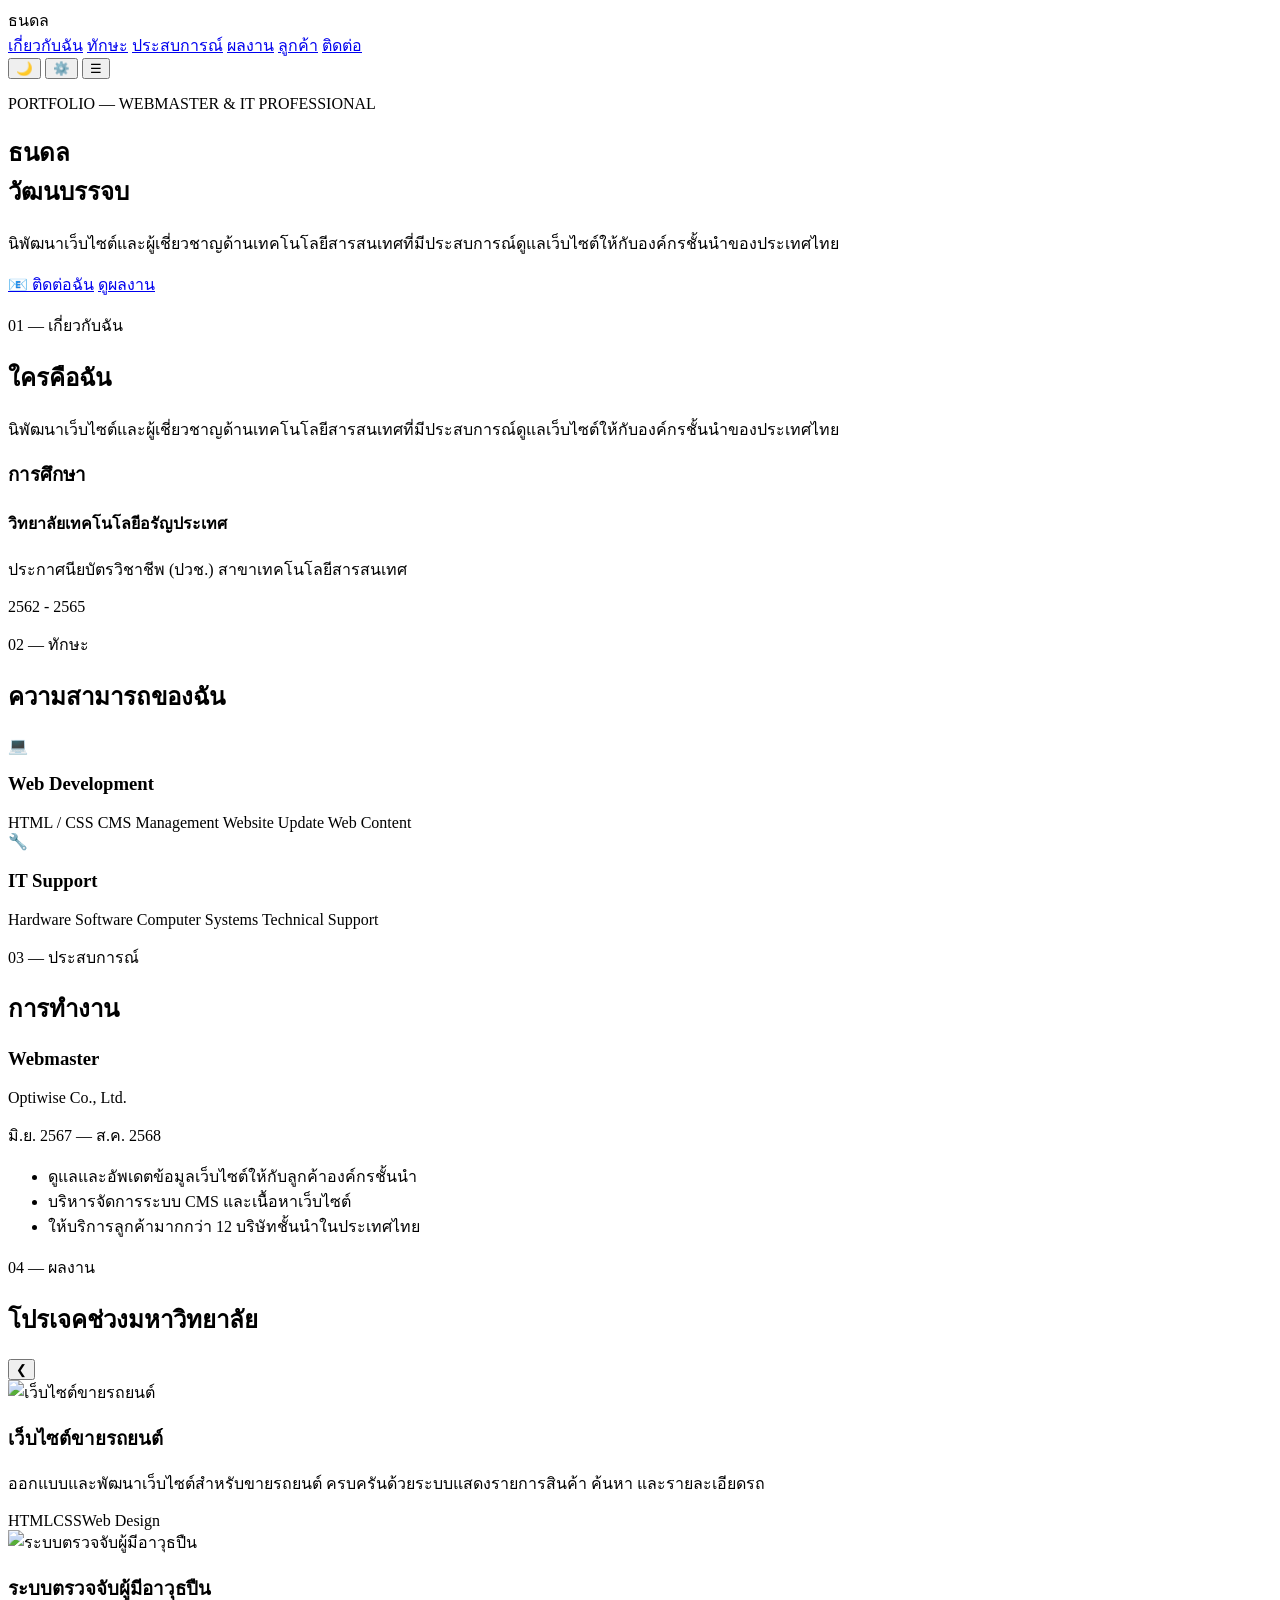
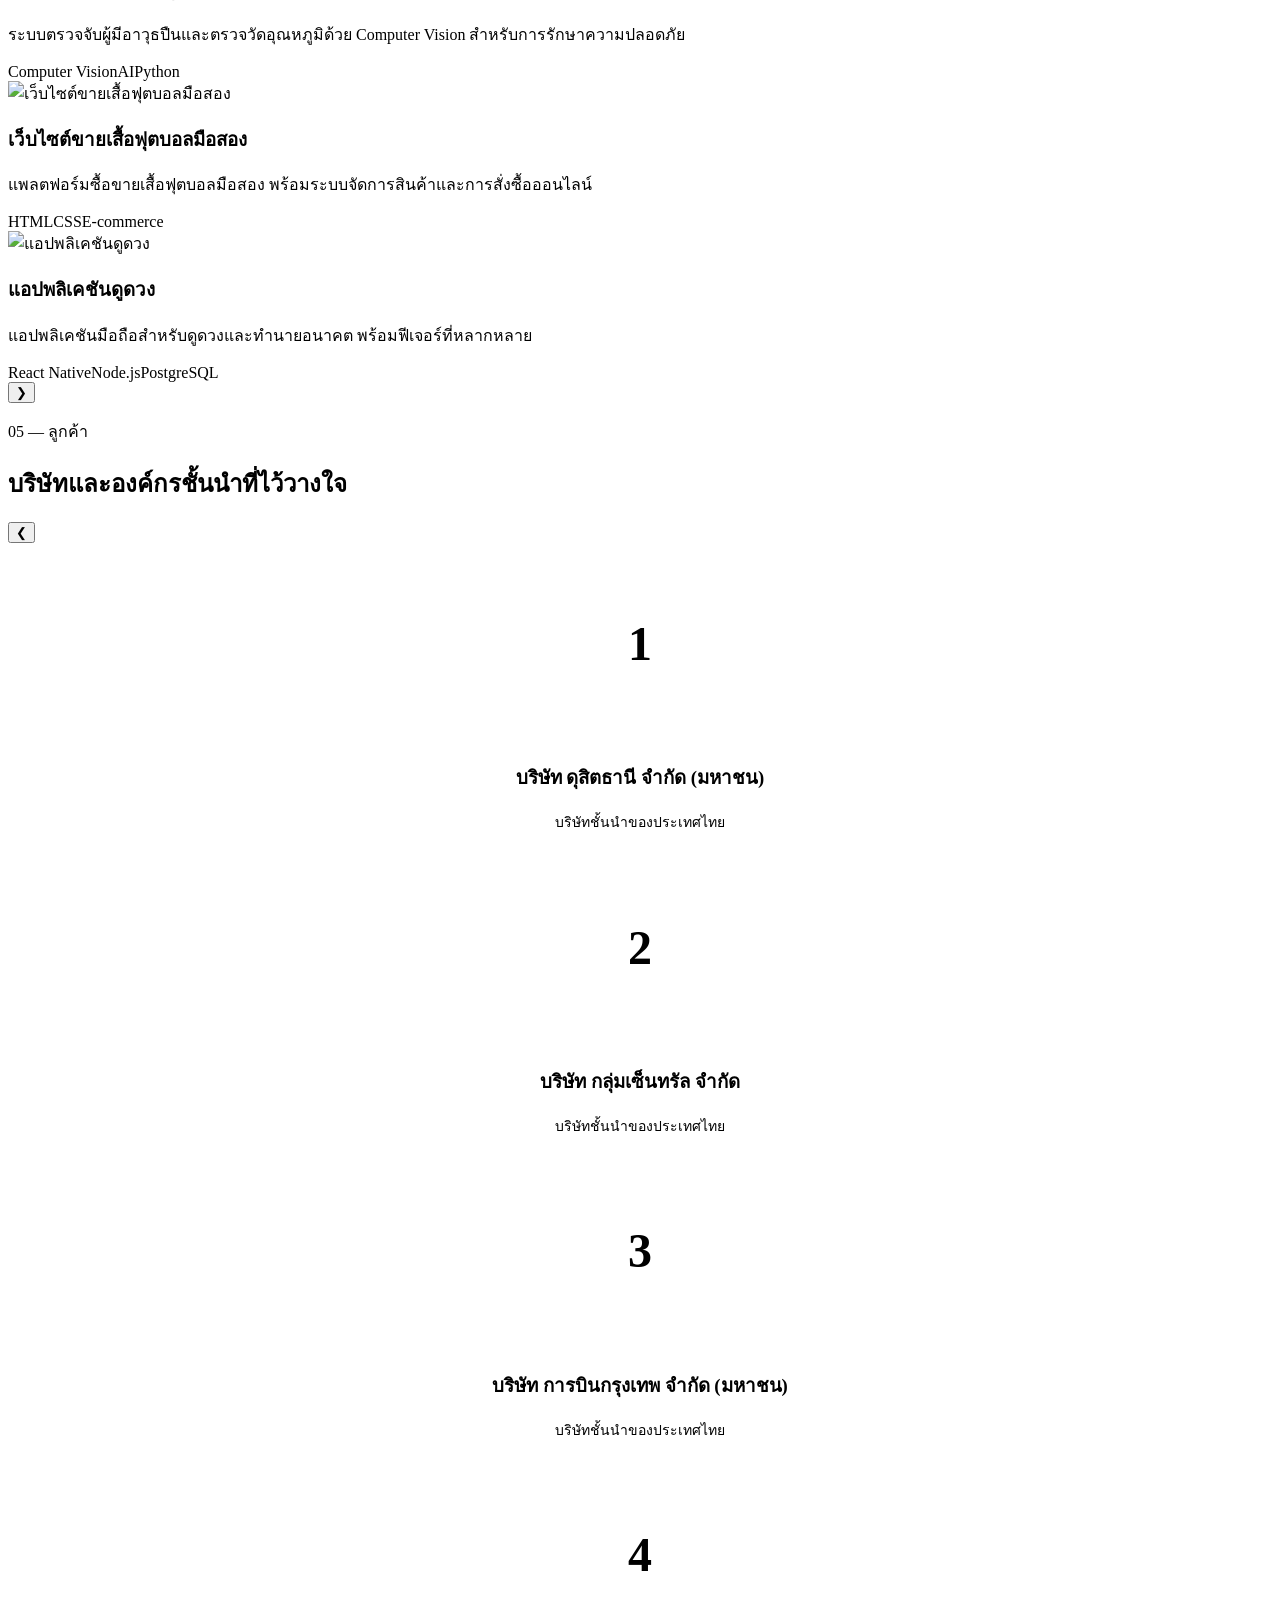
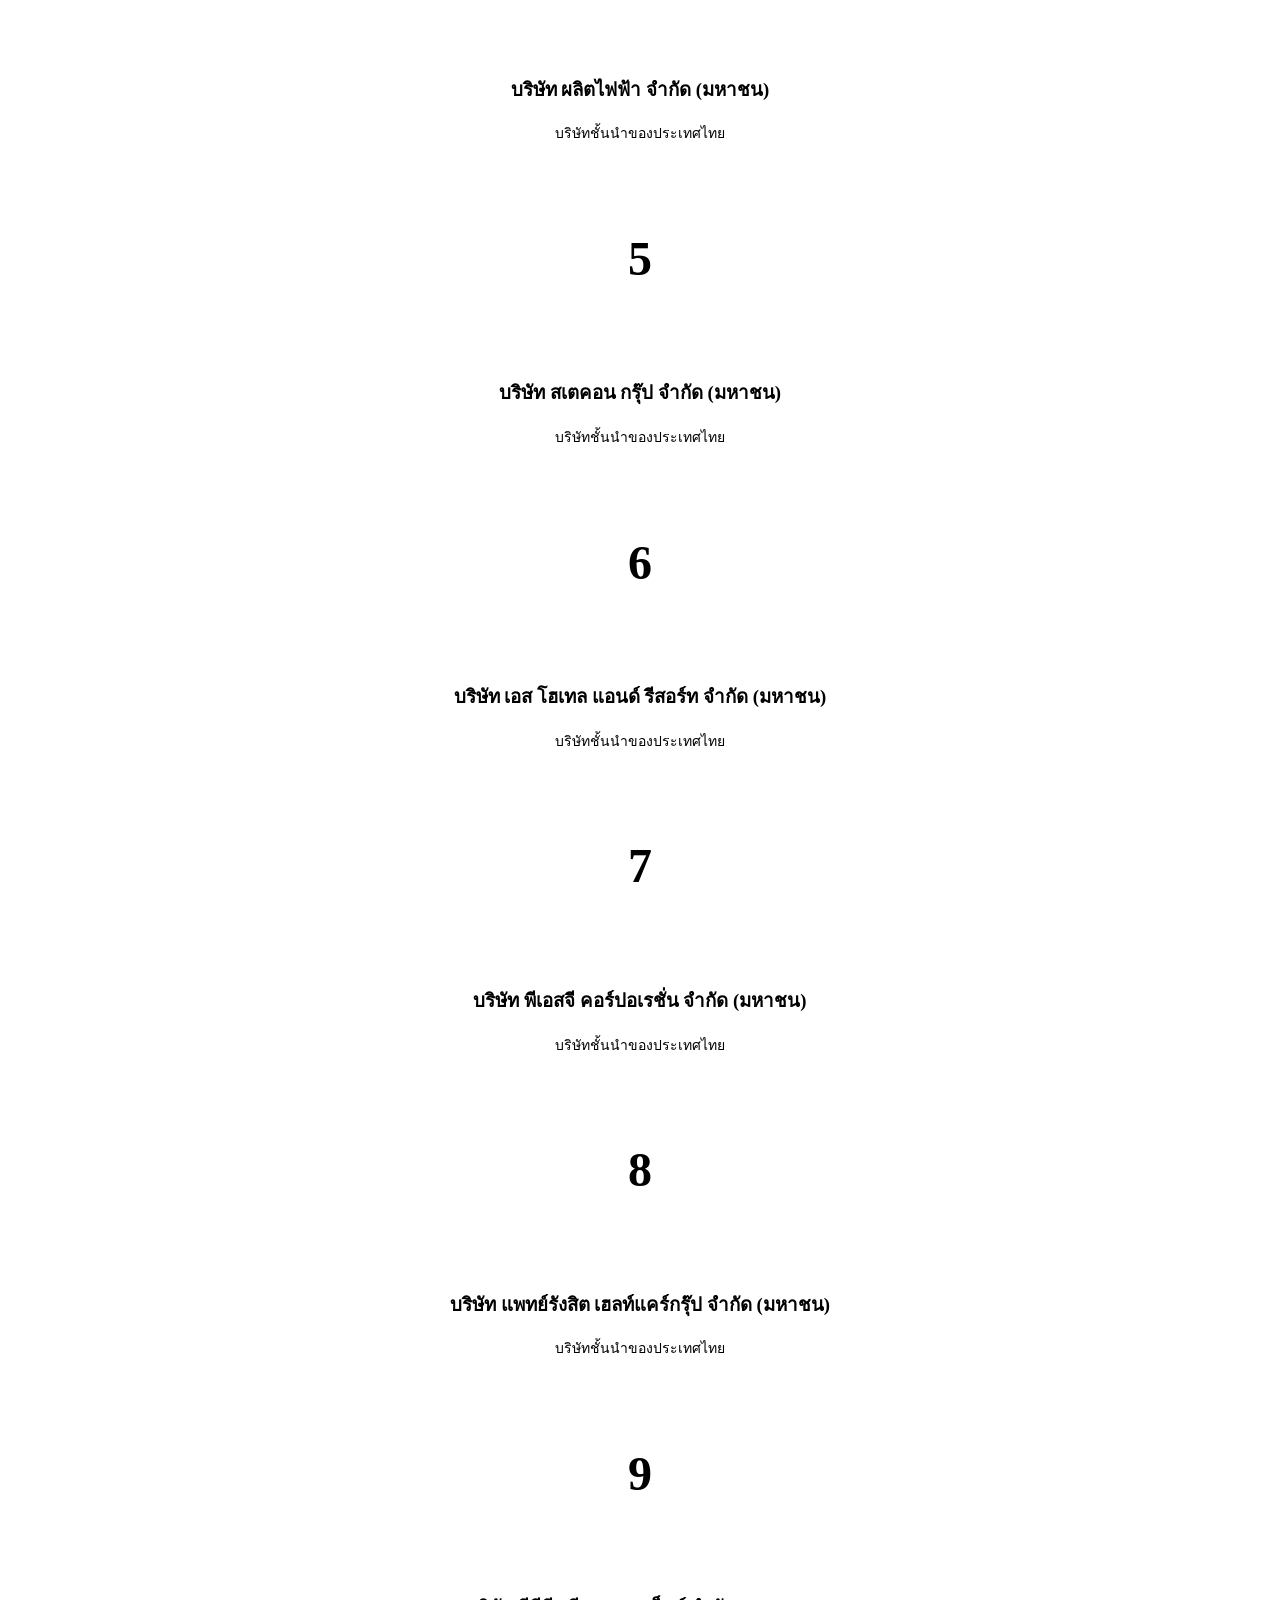
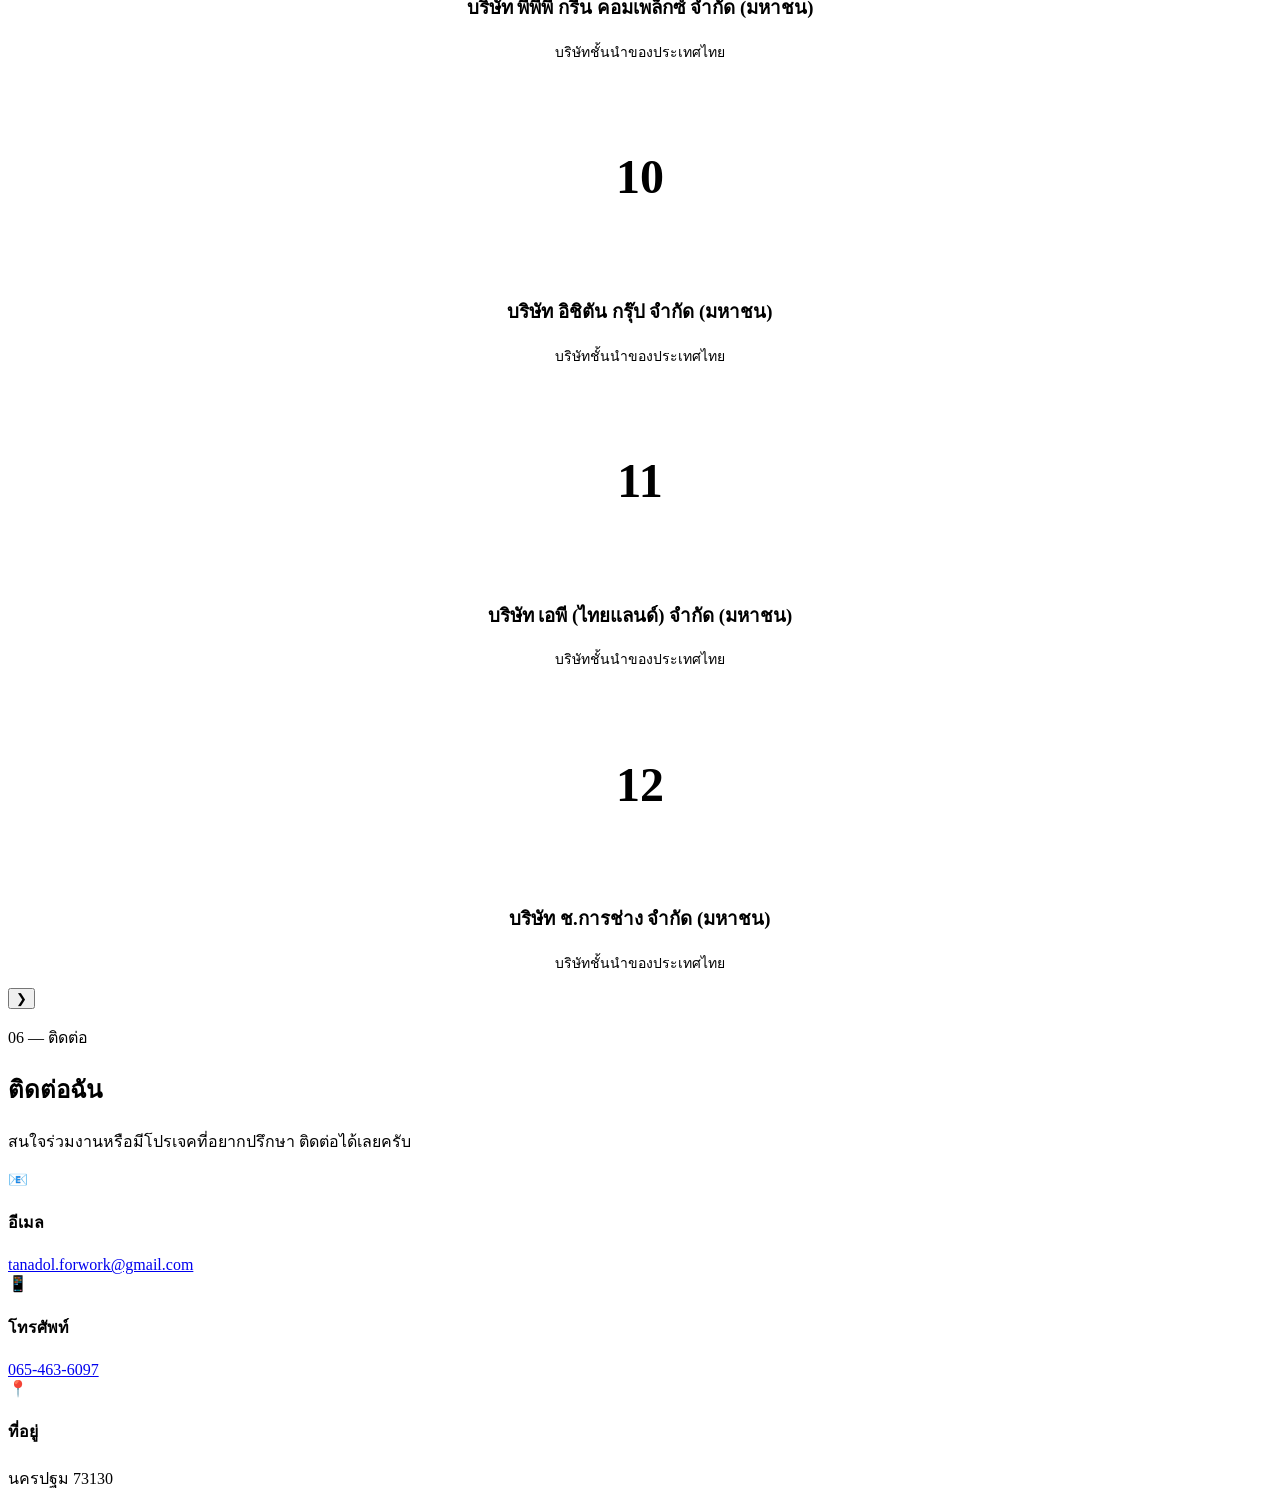
==== commit fe961bfa: "Update script source path in index.html" ====
--- a/index.html
+++ b/index.html
@@ -4,7 +4,7 @@
     <meta charset="UTF-8">
     <meta name="viewport" content="width=device-width, initial-scale=1.0">
     <title>ธนดล วัฒนบรรจบ - Portfolio</title>
-    <link rel="stylesheet" href="styles.css">
+    <link rel="stylesheet" href="css/styles.css">
     <link href="https://fonts.googleapis.com/css2?family=Cormorant+Garamond:wght@400;600;700&family=Outfit:wght@400;500;600;700&display=swap" rel="stylesheet">
 </head>
 <body>
@@ -201,6 +201,6 @@
         </div>
     </div>
 
-    <script src="script.js"></script>
+    <script src="js/script.js"></script>
 </body>
 </html>
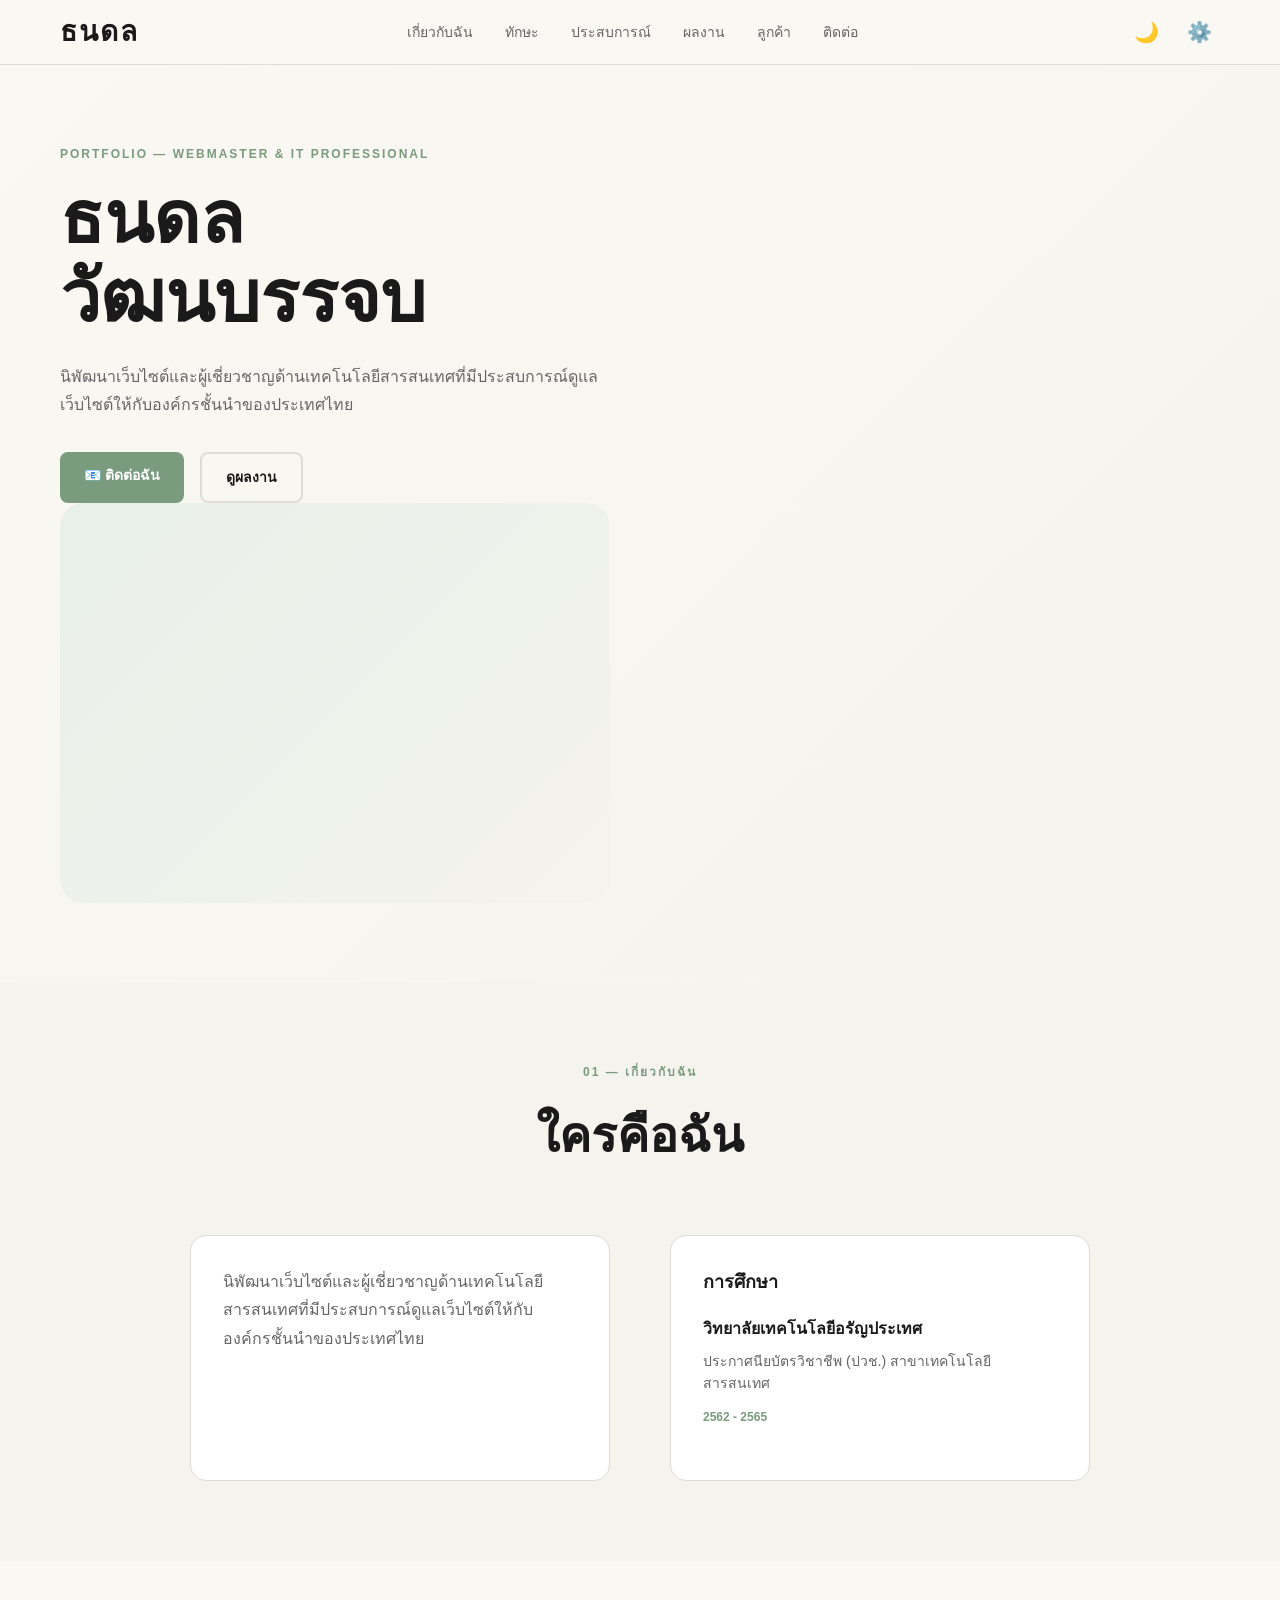
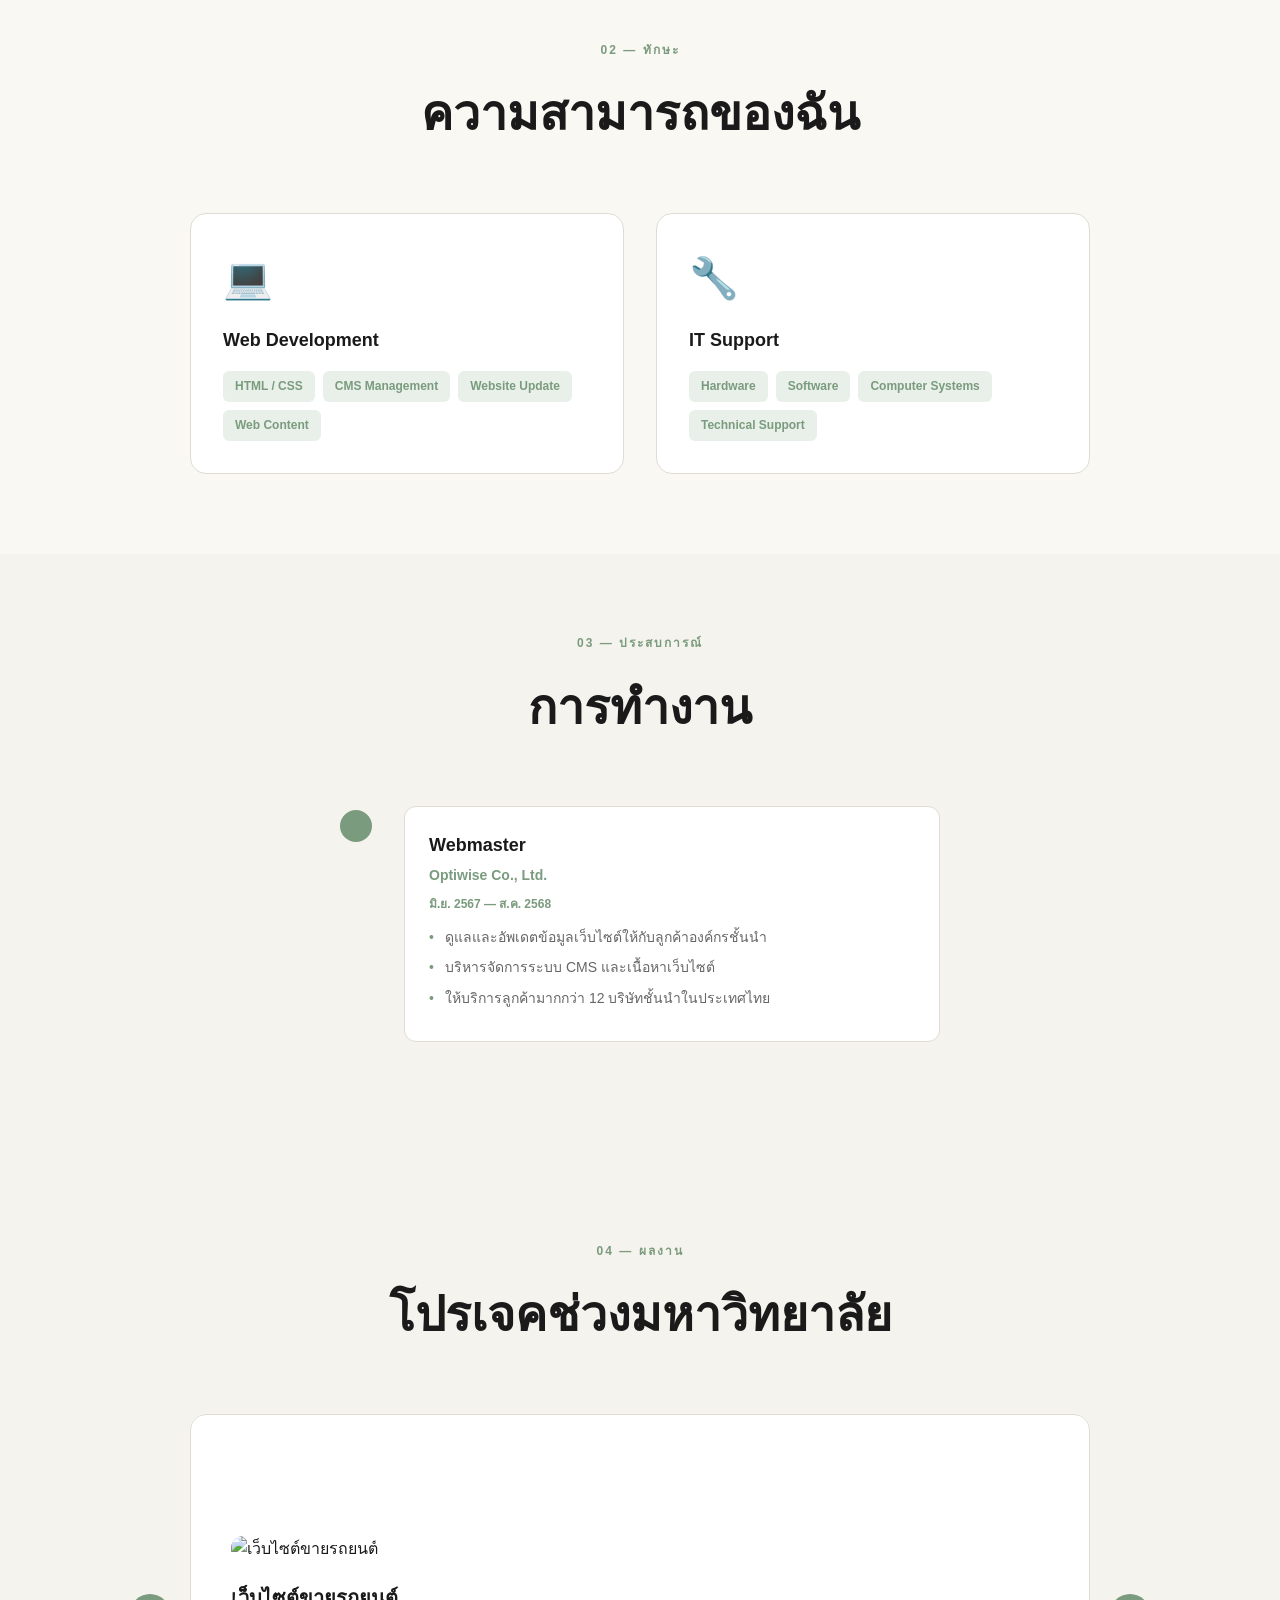
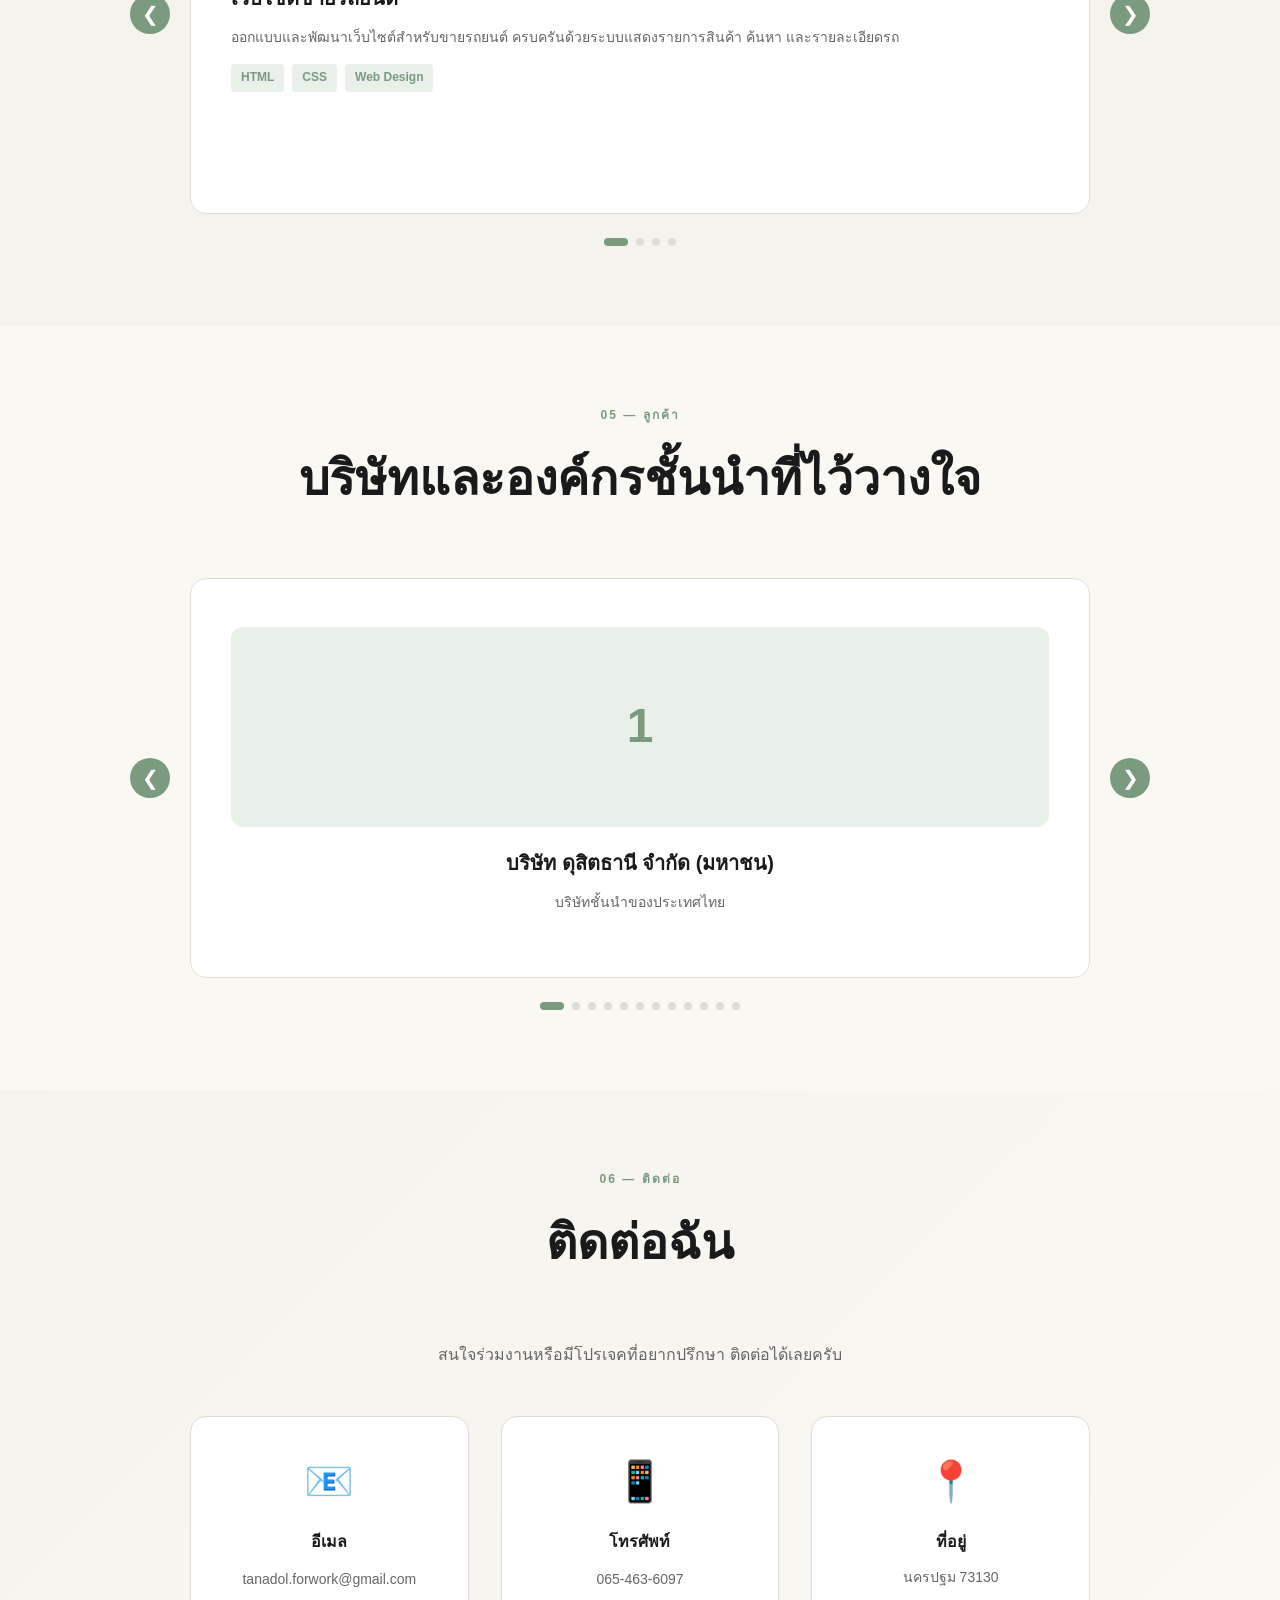
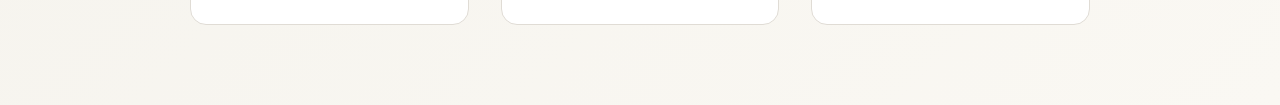
==== commit c0c69f48: "Fix stylesheet link in index.html" ====
--- a/index.html
+++ b/index.html
@@ -4,7 +4,7 @@
     <meta charset="UTF-8">
     <meta name="viewport" content="width=device-width, initial-scale=1.0">
     <title>ธนดล วัฒนบรรจบ - Portfolio</title>
-    <link rel="stylesheet" href="css/styles.css">
+    <link rel="stylesheet" href="css/style.css">
     <link href="https://fonts.googleapis.com/css2?family=Cormorant+Garamond:wght@400;600;700&family=Outfit:wght@400;500;600;700&display=swap" rel="stylesheet">
 </head>
 <body>
--- a/css/style.css
+++ b/css/style.css
@@ -0,0 +1,913 @@
+/* ─────────────────────────────────────────────────────────────────
+   PORTFOLIO STYLES - HTML/CSS/JS VERSION
+   ───────────────────────────────────────────────────────────────── */
+
+:root {
+    /* Light Mode */
+    --bg-primary: #faf8f3;
+    --bg-secondary: #f5f3ed;
+    --bg-card: #ffffff;
+    --text-primary: #1a1a1a;
+    --text-secondary: #666666;
+    --text-muted: #999999;
+    --border-color: #e0dcd5;
+    --accent-color: #7a9b7e;
+    --accent-light: #e8f0e9;
+    --shadow: 0 2px 8px rgba(0, 0, 0, 0.08);
+    --shadow-lg: 0 8px 24px rgba(0, 0, 0, 0.12);
+}
+
+[data-theme="dark"] {
+    --bg-primary: #1a1a1a;
+    --bg-secondary: #242424;
+    --bg-card: #2d2d2d;
+    --text-primary: #f5f5f5;
+    --text-secondary: #b0b0b0;
+    --text-muted: #808080;
+    --border-color: #404040;
+    --accent-color: #8fb38f;
+    --accent-light: #2d3d2e;
+    --shadow: 0 2px 8px rgba(0, 0, 0, 0.3);
+    --shadow-lg: 0 8px 24px rgba(0, 0, 0, 0.4);
+}
+
+* {
+    margin: 0;
+    padding: 0;
+    box-sizing: border-box;
+}
+
+html {
+    scroll-behavior: smooth;
+}
+
+body {
+    font-family: 'Outfit', sans-serif;
+    background-color: var(--bg-primary);
+    color: var(--text-primary);
+    line-height: 1.6;
+    transition: background-color 0.3s, color 0.3s;
+}
+
+.container {
+    max-width: 1200px;
+    margin: 0 auto;
+    padding: 0 20px;
+}
+
+/* ─────────────────────────────────────────────────────────────────
+   NAVIGATION
+   ───────────────────────────────────────────────────────────────── */
+
+.navbar {
+    position: sticky;
+    top: 0;
+    background-color: var(--bg-primary);
+    border-bottom: 1px solid var(--border-color);
+    z-index: 100;
+    transition: all 0.3s;
+}
+
+.navbar.scrolled {
+    background-color: var(--bg-primary);
+    box-shadow: var(--shadow);
+}
+
+.nav-content {
+    display: flex;
+    align-items: center;
+    justify-content: space-between;
+    height: 64px;
+}
+
+.logo {
+    font-family: 'Cormorant Garamond', serif;
+    font-size: 28px;
+    font-weight: 700;
+    color: var(--text-primary);
+    letter-spacing: 2px;
+}
+
+.nav-links {
+    display: flex;
+    gap: 32px;
+    align-items: center;
+}
+
+.nav-link {
+    color: var(--text-secondary);
+    text-decoration: none;
+    font-size: 14px;
+    font-weight: 500;
+    transition: color 0.3s;
+}
+
+.nav-link:hover {
+    color: var(--accent-color);
+}
+
+.nav-actions {
+    display: flex;
+    gap: 12px;
+    align-items: center;
+}
+
+.theme-toggle,
+.admin-btn,
+.mobile-menu-btn {
+    background: none;
+    border: none;
+    font-size: 20px;
+    cursor: pointer;
+    padding: 8px;
+    border-radius: 8px;
+    transition: background-color 0.3s;
+}
+
+.theme-toggle:hover,
+.admin-btn:hover {
+    background-color: var(--bg-secondary);
+}
+
+.mobile-menu-btn {
+    display: none;
+    font-size: 24px;
+}
+
+@media (max-width: 768px) {
+    .nav-links {
+        display: none;
+        position: absolute;
+        top: 64px;
+        left: 0;
+        right: 0;
+        flex-direction: column;
+        gap: 0;
+        background-color: var(--bg-primary);
+        border-bottom: 1px solid var(--border-color);
+        padding: 16px 0;
+    }
+
+    .nav-links.active {
+        display: flex;
+    }
+
+    .nav-link {
+        padding: 12px 20px;
+        border-bottom: 1px solid var(--border-color);
+    }
+
+    .mobile-menu-btn {
+        display: block;
+    }
+}
+
+/* ─────────────────────────────────────────────────────────────────
+   HERO SECTION
+   ───────────────────────────────────────────────────────────────── */
+
+.hero {
+    padding: 80px 0;
+    background: linear-gradient(135deg, var(--bg-primary) 0%, var(--bg-secondary) 100%);
+}
+
+.hero .container {
+    display: grid;
+    grid-template-columns: 1fr 1fr;
+    gap: 60px;
+    align-items: center;
+}
+
+.hero-label {
+    font-size: 12px;
+    letter-spacing: 2px;
+    color: var(--accent-color);
+    font-weight: 600;
+    margin-bottom: 16px;
+    text-transform: uppercase;
+}
+
+.hero-title {
+    font-family: 'Cormorant Garamond', serif;
+    font-size: 72px;
+    font-weight: 700;
+    line-height: 1.1;
+    margin-bottom: 24px;
+    color: var(--text-primary);
+}
+
+.hero-description {
+    font-size: 16px;
+    color: var(--text-secondary);
+    margin-bottom: 32px;
+    line-height: 1.8;
+}
+
+.hero-buttons {
+    display: flex;
+    gap: 16px;
+}
+
+.btn {
+    padding: 12px 24px;
+    border-radius: 8px;
+    text-decoration: none;
+    font-weight: 600;
+    font-size: 14px;
+    transition: all 0.3s;
+    border: none;
+    cursor: pointer;
+    display: inline-block;
+}
+
+.btn-primary {
+    background-color: var(--accent-color);
+    color: white;
+}
+
+.btn-primary:hover {
+    transform: translateY(-2px);
+    box-shadow: var(--shadow-lg);
+}
+
+.btn-secondary {
+    background-color: transparent;
+    color: var(--text-primary);
+    border: 2px solid var(--border-color);
+}
+
+.btn-secondary:hover {
+    border-color: var(--accent-color);
+    color: var(--accent-color);
+}
+
+.profile-illustration {
+    width: 100%;
+    height: 400px;
+    background: linear-gradient(135deg, var(--accent-light) 0%, var(--bg-secondary) 100%);
+    border-radius: 24px;
+    display: flex;
+    align-items: center;
+    justify-content: center;
+    font-size: 120px;
+}
+
+@media (max-width: 768px) {
+    .hero .container {
+        grid-template-columns: 1fr;
+        gap: 40px;
+    }
+
+    .hero-title {
+        font-size: 48px;
+    }
+
+    .profile-illustration {
+        height: 300px;
+    }
+}
+
+/* ─────────────────────────────────────────────────────────────────
+   SECTIONS
+   ───────────────────────────────────────────────────────────────── */
+
+section {
+    padding: 80px 0;
+}
+
+.section-header {
+    text-align: center;
+    margin-bottom: 60px;
+}
+
+.section-label {
+    font-size: 12px;
+    letter-spacing: 2px;
+    color: var(--accent-color);
+    font-weight: 600;
+    text-transform: uppercase;
+    margin-bottom: 16px;
+    display: block;
+}
+
+.section-title {
+    font-family: 'Cormorant Garamond', serif;
+    font-size: 48px;
+    font-weight: 700;
+    color: var(--text-primary);
+}
+
+/* ─────────────────────────────────────────────────────────────────
+   ABOUT SECTION
+   ───────────────────────────────────────────────────────────────── */
+
+.about {
+    background-color: var(--bg-secondary);
+}
+
+.about-content {
+    display: grid;
+    grid-template-columns: 1fr 1fr;
+    gap: 60px;
+    max-width: 900px;
+    margin: 0 auto;
+}
+
+.about-text,
+.education {
+    background-color: var(--bg-card);
+    padding: 32px;
+    border-radius: 16px;
+    border: 1px solid var(--border-color);
+}
+
+.about-text p {
+    font-size: 16px;
+    line-height: 1.8;
+    color: var(--text-secondary);
+}
+
+.education h3 {
+    font-size: 18px;
+    margin-bottom: 20px;
+    color: var(--text-primary);
+}
+
+.education-item {
+    margin-bottom: 20px;
+}
+
+.education-item h4 {
+    font-size: 16px;
+    color: var(--text-primary);
+    margin-bottom: 8px;
+}
+
+.education-item p {
+    font-size: 14px;
+    color: var(--text-secondary);
+    margin-bottom: 8px;
+}
+
+.date {
+    font-size: 12px;
+    color: var(--accent-color);
+    font-weight: 600;
+}
+
+@media (max-width: 768px) {
+    .about-content {
+        grid-template-columns: 1fr;
+    }
+}
+
+/* ─────────────────────────────────────────────────────────────────
+   SKILLS SECTION
+   ───────────────────────────────────────────────────────────────── */
+
+.skills-grid {
+    display: grid;
+    grid-template-columns: repeat(auto-fit, minmax(300px, 1fr));
+    gap: 32px;
+    max-width: 900px;
+    margin: 0 auto;
+}
+
+.skill-card {
+    background-color: var(--bg-card);
+    padding: 32px;
+    border-radius: 16px;
+    border: 1px solid var(--border-color);
+    transition: all 0.3s;
+}
+
+.skill-card:hover {
+    border-color: var(--accent-color);
+    box-shadow: var(--shadow-lg);
+}
+
+.skill-icon {
+    font-size: 40px;
+    margin-bottom: 16px;
+}
+
+.skill-card h3 {
+    font-size: 18px;
+    margin-bottom: 16px;
+    color: var(--text-primary);
+}
+
+.skill-tags {
+    display: flex;
+    flex-wrap: wrap;
+    gap: 8px;
+}
+
+.tag {
+    background-color: var(--accent-light);
+    color: var(--accent-color);
+    padding: 6px 12px;
+    border-radius: 6px;
+    font-size: 12px;
+    font-weight: 600;
+}
+
+/* ─────────────────────────────────────────────────────────────────
+   EXPERIENCE SECTION
+   ───────────────────────────────────────────────────────────────── */
+
+.experience {
+    background-color: var(--bg-secondary);
+}
+
+.timeline {
+    max-width: 600px;
+    margin: 0 auto;
+}
+
+.timeline-item {
+    display: flex;
+    gap: 32px;
+    margin-bottom: 40px;
+    position: relative;
+}
+
+.timeline-item:not(:last-child)::after {
+    content: '';
+    position: absolute;
+    left: 15px;
+    top: 40px;
+    width: 2px;
+    height: calc(100% + 40px);
+    background-color: var(--accent-light);
+}
+
+.timeline-dot {
+    width: 32px;
+    height: 32px;
+    background-color: var(--accent-color);
+    border-radius: 50%;
+    flex-shrink: 0;
+    margin-top: 4px;
+}
+
+.timeline-content {
+    background-color: var(--bg-card);
+    padding: 24px;
+    border-radius: 12px;
+    border: 1px solid var(--border-color);
+    flex: 1;
+}
+
+.timeline-content h3 {
+    font-size: 18px;
+    color: var(--text-primary);
+    margin-bottom: 4px;
+}
+
+.company {
+    color: var(--accent-color);
+    font-weight: 600;
+    font-size: 14px;
+    margin-bottom: 8px;
+}
+
+.timeline-content .date {
+    display: block;
+    margin-bottom: 12px;
+}
+
+.responsibilities {
+    list-style: none;
+    padding: 0;
+}
+
+.responsibilities li {
+    font-size: 14px;
+    color: var(--text-secondary);
+    margin-bottom: 8px;
+    padding-left: 16px;
+    position: relative;
+}
+
+.responsibilities li::before {
+    content: '•';
+    position: absolute;
+    left: 0;
+    color: var(--accent-color);
+}
+
+/* ─────────────────────────────────────────────────────────────────
+   CAROUSEL
+   ───────────────────────────────────────────────────────────────── */
+
+.carousel-container {
+    position: relative;
+    max-width: 900px;
+    margin: 0 auto;
+}
+
+.carousel {
+    overflow: hidden;
+    border-radius: 16px;
+}
+
+.carousel-track {
+    display: flex;
+    transition: transform 0.4s ease-out;
+}
+
+.carousel-item {
+    min-width: 100%;
+    padding: 40px;
+    background-color: var(--bg-card);
+    border: 1px solid var(--border-color);
+    border-radius: 16px;
+    display: flex;
+    flex-direction: column;
+    justify-content: center;
+    min-height: 400px;
+}
+
+.carousel-item img {
+    width: 100%;
+    height: 200px;
+    object-fit: cover;
+    border-radius: 12px;
+    margin-bottom: 20px;
+}
+
+.carousel-item h3 {
+    font-size: 20px;
+    color: var(--text-primary);
+    margin-bottom: 12px;
+}
+
+.carousel-item p {
+    font-size: 14px;
+    color: var(--text-secondary);
+    margin-bottom: 16px;
+}
+
+.carousel-item .tech-tags {
+    display: flex;
+    flex-wrap: wrap;
+    gap: 8px;
+}
+
+.carousel-item .tech-tag {
+    background-color: var(--accent-light);
+    color: var(--accent-color);
+    padding: 4px 10px;
+    border-radius: 4px;
+    font-size: 12px;
+    font-weight: 600;
+}
+
+.carousel-btn {
+    position: absolute;
+    top: 50%;
+    transform: translateY(-50%);
+    background-color: var(--accent-color);
+    color: white;
+    border: none;
+    width: 40px;
+    height: 40px;
+    border-radius: 50%;
+    cursor: pointer;
+    font-size: 20px;
+    transition: all 0.3s;
+    z-index: 10;
+}
+
+.carousel-btn:hover {
+    background-color: var(--accent-color);
+    transform: translateY(-50%) scale(1.1);
+}
+
+.carousel-btn.prev {
+    left: -60px;
+}
+
+.carousel-btn.next {
+    right: -60px;
+}
+
+.carousel-indicators {
+    display: flex;
+    justify-content: center;
+    gap: 8px;
+    margin-top: 24px;
+}
+
+.indicator {
+    width: 8px;
+    height: 8px;
+    border-radius: 50%;
+    background-color: var(--border-color);
+    cursor: pointer;
+    transition: all 0.3s;
+}
+
+.indicator.active {
+    background-color: var(--accent-color);
+    width: 24px;
+    border-radius: 4px;
+}
+
+@media (max-width: 768px) {
+    .carousel-btn {
+        width: 32px;
+        height: 32px;
+        font-size: 16px;
+    }
+
+    .carousel-btn.prev {
+        left: 10px;
+    }
+
+    .carousel-btn.next {
+        right: 10px;
+    }
+
+    .carousel-item {
+        padding: 24px;
+        min-height: 350px;
+    }
+}
+
+/* ─────────────────────────────────────────────────────────────────
+   PROJECTS & CLIENTS SECTIONS
+   ───────────────────────────────────────────────────────────────── */
+
+.projects {
+    background-color: var(--bg-secondary);
+}
+
+.clients {
+    background-color: var(--bg-primary);
+}
+
+/* ─────────────────────────────────────────────────────────────────
+   CONTACT SECTION
+   ───────────────────────────────────────────────────────────────── */
+
+.contact {
+    background: linear-gradient(135deg, var(--bg-secondary) 0%, var(--bg-primary) 100%);
+}
+
+.contact-description {
+    text-align: center;
+    font-size: 16px;
+    color: var(--text-secondary);
+    margin-bottom: 48px;
+    max-width: 600px;
+    margin-left: auto;
+    margin-right: auto;
+}
+
+.contact-grid {
+    display: grid;
+    grid-template-columns: repeat(auto-fit, minmax(250px, 1fr));
+    gap: 32px;
+    max-width: 900px;
+    margin: 0 auto;
+}
+
+.contact-card {
+    background-color: var(--bg-card);
+    padding: 32px;
+    border-radius: 16px;
+    border: 1px solid var(--border-color);
+    text-align: center;
+    transition: all 0.3s;
+}
+
+.contact-card:hover {
+    border-color: var(--accent-color);
+    box-shadow: var(--shadow-lg);
+}
+
+.contact-icon {
+    font-size: 40px;
+    margin-bottom: 16px;
+}
+
+.contact-card h4 {
+    font-size: 16px;
+    color: var(--text-primary);
+    margin-bottom: 12px;
+}
+
+.contact-card a,
+.contact-card p {
+    font-size: 14px;
+    color: var(--text-secondary);
+    text-decoration: none;
+}
+
+.contact-card a:hover {
+    color: var(--accent-color);
+}
+
+/* ─────────────────────────────────────────────────────────────────
+   MODAL (Admin Panel)
+   ───────────────────────────────────────────────────────────────── */
+
+.modal {
+    display: none;
+    position: fixed;
+    top: 0;
+    left: 0;
+    width: 100%;
+    height: 100%;
+    background-color: rgba(0, 0, 0, 0.5);
+    z-index: 1000;
+    overflow-y: auto;
+}
+
+.modal.active {
+    display: flex;
+    align-items: flex-start;
+    justify-content: center;
+    padding-top: 20px;
+}
+
+.modal-content {
+    background-color: var(--bg-primary);
+    border-radius: 16px;
+    width: 90%;
+    max-width: 800px;
+    max-height: 90vh;
+    overflow-y: auto;
+    box-shadow: var(--shadow-lg);
+}
+
+.modal-header {
+    display: flex;
+    justify-content: space-between;
+    align-items: center;
+    padding: 24px;
+    border-bottom: 1px solid var(--border-color);
+    position: sticky;
+    top: 0;
+    background-color: var(--bg-primary);
+}
+
+.modal-header h2 {
+    font-size: 24px;
+    color: var(--text-primary);
+}
+
+.close-btn {
+    background: none;
+    border: none;
+    font-size: 24px;
+    cursor: pointer;
+    color: var(--text-secondary);
+}
+
+.modal-body {
+    padding: 24px;
+}
+
+.admin-tabs {
+    display: flex;
+    gap: 8px;
+    margin-bottom: 24px;
+    border-bottom: 1px solid var(--border-color);
+}
+
+.admin-tab {
+    padding: 12px 16px;
+    background: none;
+    border: none;
+    cursor: pointer;
+    font-size: 14px;
+    font-weight: 600;
+    color: var(--text-secondary);
+    border-bottom: 3px solid transparent;
+    transition: all 0.3s;
+}
+
+.admin-tab.active {
+    color: var(--accent-color);
+    border-bottom-color: var(--accent-color);
+}
+
+.admin-tab-content {
+    display: none;
+}
+
+.admin-tab-content.active {
+    display: block;
+}
+
+.form-group {
+    margin-bottom: 16px;
+}
+
+.form-group label {
+    display: block;
+    font-size: 14px;
+    font-weight: 600;
+    color: var(--text-primary);
+    margin-bottom: 8px;
+}
+
+.form-group input,
+.form-group textarea {
+    width: 100%;
+    padding: 10px;
+    border: 1px solid var(--border-color);
+    border-radius: 8px;
+    background-color: var(--bg-card);
+    color: var(--text-primary);
+    font-family: inherit;
+    font-size: 14px;
+}
+
+.form-group input:focus,
+.form-group textarea:focus {
+    outline: none;
+    border-color: var(--accent-color);
+    box-shadow: 0 0 0 3px var(--accent-light);
+}
+
+.form-group textarea {
+    resize: vertical;
+    min-height: 100px;
+}
+
+.btn-sm {
+    padding: 8px 16px;
+    font-size: 12px;
+    border-radius: 6px;
+}
+
+.btn-danger {
+    background-color: #dc3545;
+    color: white;
+}
+
+.btn-danger:hover {
+    background-color: #c82333;
+}
+
+.item-list {
+    display: grid;
+    gap: 12px;
+}
+
+.item-card {
+    background-color: var(--bg-card);
+    padding: 16px;
+    border-radius: 8px;
+    border: 1px solid var(--border-color);
+    display: flex;
+    justify-content: space-between;
+    align-items: center;
+}
+
+.item-card img {
+    width: 60px;
+    height: 60px;
+    object-fit: cover;
+    border-radius: 6px;
+    margin-right: 12px;
+}
+
+.item-info {
+    flex: 1;
+}
+
+.item-info h4 {
+    font-size: 14px;
+    color: var(--text-primary);
+    margin-bottom: 4px;
+}
+
+.item-info p {
+    font-size: 12px;
+    color: var(--text-secondary);
+}
+
+/* ─────────────────────────────────────────────────────────────────
+   UTILITIES
+   ───────────────────────────────────────────────────────────────── */
+
+.text-center {
+    text-align: center;
+}
+
+.mt-3 {
+    margin-top: 24px;
+}
+
+.mb-3 {
+    margin-bottom: 24px;
+}
+
+.hidden {
+    display: none;
+}
